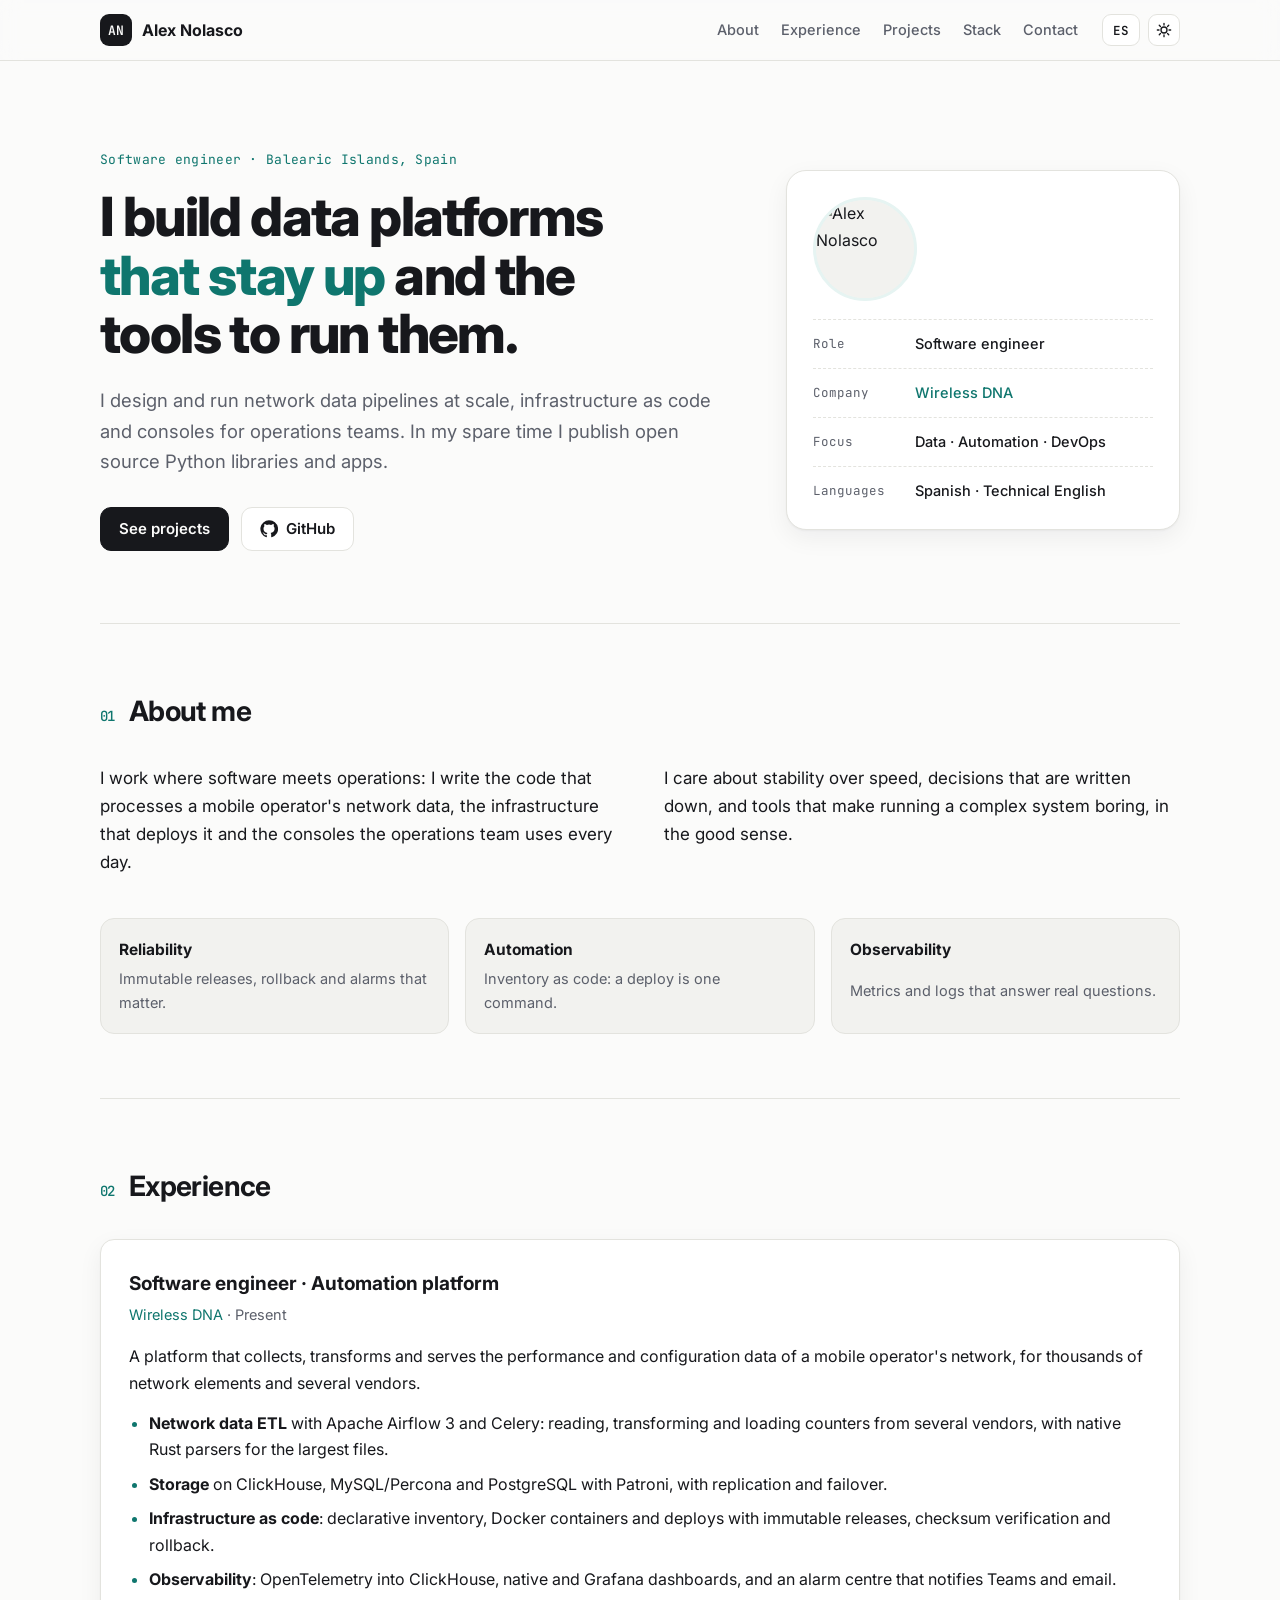
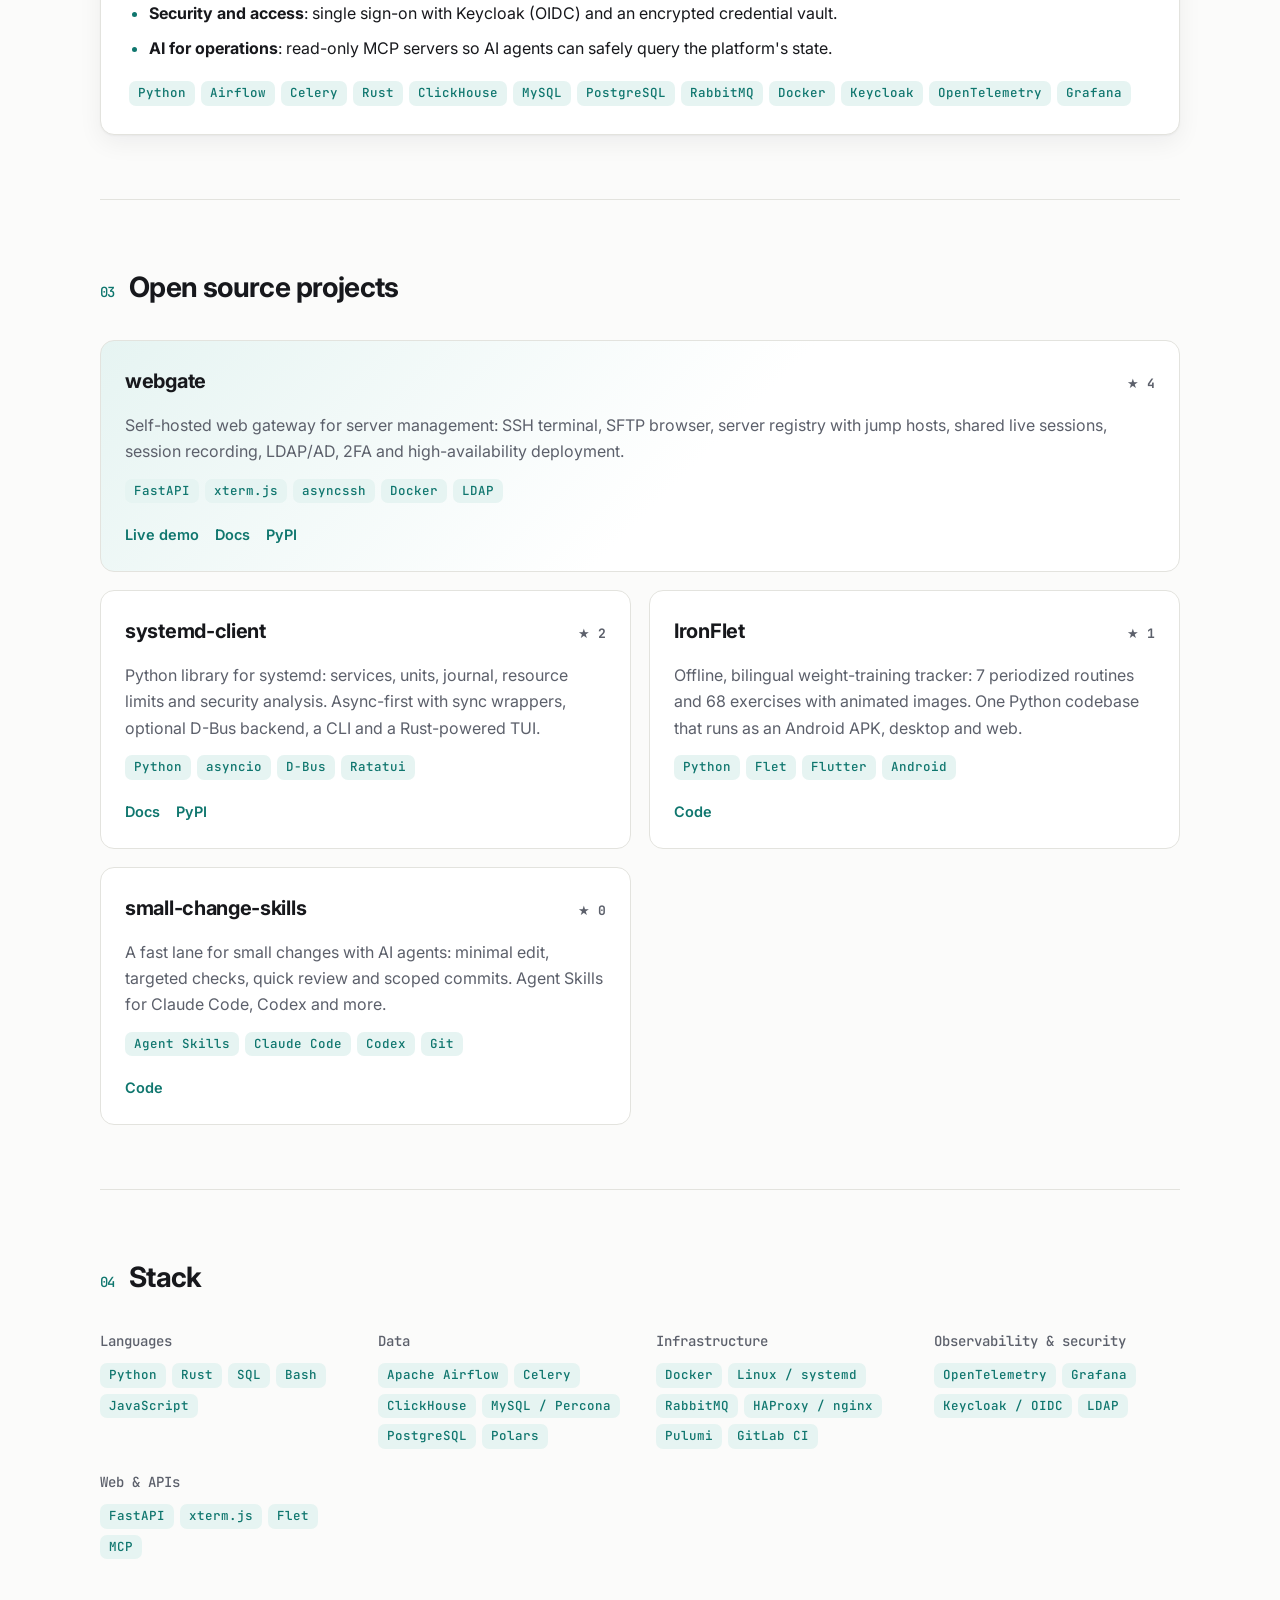
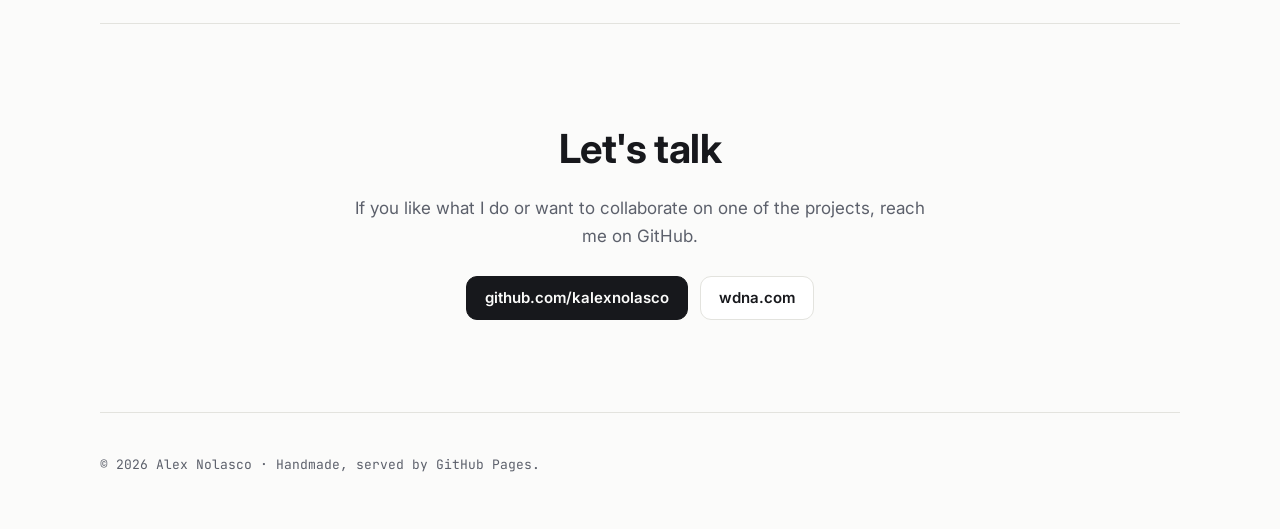
==== index.html @ 6531f613 ":sparkles: [ADD] Personal portfolio site (ES/EN, light/dark)" ====
<!doctype html>
<html lang="es">
<head>
  <meta charset="utf-8">
  <meta name="viewport" content="width=device-width, initial-scale=1">
  <title>Alex Nolasco · Ingeniero de software</title>
  <meta name="description" content="Alex Nolasco: ingeniero de software. Plataformas de datos, automatización de infraestructura y herramientas open source en Python.">
  <meta name="author" content="Kevin Alexander Nolasco Pajuelo">
  <meta property="og:type" content="website">
  <meta property="og:title" content="Alex Nolasco · Ingeniero de software">
  <meta property="og:description" content="Plataformas de datos, automatización de infraestructura y herramientas open source en Python.">
  <meta property="og:url" content="https://kalexnolasco.github.io/">
  <meta property="og:image" content="https://github.com/kalexnolasco.png">
  <link rel="canonical" href="https://kalexnolasco.github.io/">
  <link rel="icon" href="assets/favicon.svg" type="image/svg+xml">
  <link rel="preconnect" href="https://fonts.googleapis.com">
  <link rel="preconnect" href="https://fonts.gstatic.com" crossorigin>
  <link href="https://fonts.googleapis.com/css2?family=Inter:wght@400;500;600;700;800&family=JetBrains+Mono:wght@400;500&display=swap" rel="stylesheet">
  <link rel="stylesheet" href="assets/style.css">
  <script>
    (function () {
      try {
        var t = localStorage.getItem("theme");
        if (t) document.documentElement.setAttribute("data-theme", t);
      } catch (e) {}
    })();
  </script>
</head>
<body>
  <a class="skip" href="#main" data-i18n="skip">Saltar al contenido</a>

  <header class="nav">
    <div class="wrap nav-in">
      <a class="brand" href="#top" aria-label="Inicio"><span class="brand-mark">AN</span><span class="brand-name">Alex Nolasco</span></a>
      <nav class="links" aria-label="Secciones">
        <a href="#sobre-mi" data-i18n="nav.about">Sobre mí</a>
        <a href="#experiencia" data-i18n="nav.work">Experiencia</a>
        <a href="#proyectos" data-i18n="nav.projects">Proyectos</a>
        <a href="#stack" data-i18n="nav.stack">Stack</a>
        <a href="#contacto" data-i18n="nav.contact">Contacto</a>
      </nav>
      <div class="tools">
        <button class="chip" id="lang" type="button" aria-label="Cambiar idioma">EN</button>
        <button class="chip icon" id="theme" type="button" aria-label="Cambiar tema">
          <svg class="i-sun" viewBox="0 0 24 24" width="16" height="16" aria-hidden="true"><circle cx="12" cy="12" r="4.5" fill="none" stroke="currentColor" stroke-width="2"/><path d="M12 2v2.5M12 19.5V22M2 12h2.5M19.5 12H22M4.9 4.9l1.8 1.8M17.3 17.3l1.8 1.8M4.9 19.1l1.8-1.8M17.3 6.7l1.8-1.8" stroke="currentColor" stroke-width="2" stroke-linecap="round"/></svg>
          <svg class="i-moon" viewBox="0 0 24 24" width="16" height="16" aria-hidden="true"><path d="M20 14.5A8 8 0 0 1 9.5 4a8 8 0 1 0 10.5 10.5z" fill="none" stroke="currentColor" stroke-width="2" stroke-linejoin="round"/></svg>
        </button>
      </div>
    </div>
  </header>

  <main id="main">
    <section class="hero wrap" id="top">
      <div class="hero-text">
        <p class="eyebrow mono" data-i18n="hero.eyebrow">Ingeniero de software · Baleares, España</p>
        <h1 data-i18n-html="hero.title">Construyo plataformas de datos <span class="accent">que no se caen</span> y las herramientas para operarlas.</h1>
        <p class="lead" data-i18n="hero.lead">Diseño y opero pipelines de datos de red a escala, infraestructura como código y consolas para equipos de operación. En mi tiempo libre publico librerías y aplicaciones open source en Python.</p>
        <div class="cta">
          <a class="btn primary" href="#proyectos" data-i18n="hero.cta1">Ver proyectos</a>
          <a class="btn" href="https://github.com/kalexnolasco" target="_blank" rel="noopener">
            <svg viewBox="0 0 24 24" width="18" height="18" aria-hidden="true"><path fill="currentColor" d="M12 .5a11.5 11.5 0 0 0-3.64 22.41c.58.1.79-.25.79-.56v-2c-3.2.7-3.88-1.37-3.88-1.37-.53-1.33-1.28-1.69-1.28-1.69-1.05-.72.08-.7.08-.7 1.16.08 1.77 1.19 1.77 1.19 1.03 1.77 2.7 1.26 3.36.96.1-.75.4-1.26.73-1.55-2.55-.29-5.24-1.28-5.24-5.69 0-1.26.45-2.29 1.19-3.09-.12-.29-.52-1.46.11-3.05 0 0 .97-.31 3.17 1.18a11 11 0 0 1 5.77 0c2.2-1.49 3.17-1.18 3.17-1.18.63 1.59.23 2.76.11 3.05.74.8 1.19 1.83 1.19 3.09 0 4.42-2.7 5.39-5.26 5.68.41.36.78 1.06.78 2.14v3.17c0 .31.21.67.8.56A11.5 11.5 0 0 0 12 .5z"/></svg>
            GitHub
          </a>
        </div>
      </div>
      <div class="hero-card">
        <img class="avatar" src="https://github.com/kalexnolasco.png?size=320" alt="Alex Nolasco" width="160" height="160" loading="eager">
        <dl class="facts">
          <div><dt data-i18n="facts.role">Rol</dt><dd data-i18n="facts.roleV">Ingeniero de software</dd></div>
          <div><dt data-i18n="facts.company">Empresa</dt><dd><a href="https://wdna.com" target="_blank" rel="noopener">Wireless DNA</a></dd></div>
          <div><dt data-i18n="facts.focus">Foco</dt><dd data-i18n="facts.focusV">Datos · Automatización · DevOps</dd></div>
          <div><dt data-i18n="facts.langs">Idiomas</dt><dd data-i18n="facts.langsV">Español · Inglés técnico</dd></div>
        </dl>
      </div>
    </section>

    <section class="wrap section" id="sobre-mi">
      <h2 class="h2"><span class="num mono">01</span><span data-i18n="about.title">Sobre mí</span></h2>
      <div class="about">
        <p data-i18n="about.p1">Trabajo en la intersección entre software y operaciones: escribo el código que procesa datos de red de un operador móvil, la infraestructura que lo despliega y las consolas que usa el equipo de operación cada día.</p>
        <p data-i18n="about.p2">Me importan la estabilidad antes que la velocidad, las decisiones documentadas y las herramientas que hacen que operar un sistema complejo sea aburrido, en el buen sentido.</p>
        <ul class="pillars">
          <li><strong data-i18n="about.k1">Fiabilidad</strong><span data-i18n="about.v1">Releases inmutables, rollback y alarmas útiles.</span></li>
          <li><strong data-i18n="about.k2">Automatización</strong><span data-i18n="about.v2">Inventario como código: un despliegue es un comando.</span></li>
          <li><strong data-i18n="about.k3">Observabilidad</strong><span data-i18n="about.v3">Métricas y logs que responden preguntas reales.</span></li>
        </ul>
      </div>
    </section>

    <section class="wrap section" id="experiencia">
      <h2 class="h2"><span class="num mono">02</span><span data-i18n="work.title">Experiencia</span></h2>
      <article class="job">
        <header class="job-head">
          <div>
            <h3 data-i18n="work.role">Ingeniero de software · Plataforma de automatización</h3>
            <p class="muted"><a href="https://wdna.com" target="_blank" rel="noopener">Wireless DNA</a> · <span data-i18n="work.when">Actualidad</span></p>
          </div>
        </header>
        <p data-i18n="work.intro">Plataforma que recoge, transforma y sirve los datos de rendimiento y configuración de la red de un operador móvil, para miles de elementos de red y varios fabricantes.</p>
        <ul class="bullets">
          <li data-i18n-html="work.b1"><strong>ETL de datos de red</strong> con Apache Airflow 3 y Celery: lectura, transformación y carga de contadores de varios fabricantes, con parsers nativos en Rust para los ficheros más grandes.</li>
          <li data-i18n-html="work.b2"><strong>Almacenamiento</strong> en ClickHouse, MySQL/Percona y PostgreSQL con Patroni, con replicación y recuperación ante fallos.</li>
          <li data-i18n-html="work.b3"><strong>Infraestructura como código</strong>: inventario declarativo, contenedores Docker y despliegues con releases inmutables, verificación por checksum y rollback.</li>
          <li data-i18n-html="work.b4"><strong>Observabilidad</strong>: OpenTelemetry hacia ClickHouse, paneles propios y en Grafana, y un centro de alarmas con avisos a Teams y correo.</li>
          <li data-i18n-html="work.b5"><strong>Seguridad y acceso</strong>: inicio de sesión único con Keycloak (OIDC) y un vault de credenciales cifradas.</li>
          <li data-i18n-html="work.b6"><strong>IA aplicada a operaciones</strong>: servidores MCP de solo lectura para que agentes de IA consulten el estado de la plataforma con seguridad.</li>
        </ul>
        <ul class="tags">
          <li>Python</li><li>Airflow</li><li>Celery</li><li>Rust</li><li>ClickHouse</li><li>MySQL</li><li>PostgreSQL</li><li>RabbitMQ</li><li>Docker</li><li>Keycloak</li><li>OpenTelemetry</li><li>Grafana</li>
        </ul>
      </article>
    </section>

    <section class="wrap section" id="proyectos">
      <h2 class="h2"><span class="num mono">03</span><span data-i18n="projects.title">Proyectos open source</span></h2>
      <div class="grid">
        <article class="card featured" data-repo="webgate">
          <div class="card-top">
            <h3><a href="https://github.com/kalexnolasco/webgate" target="_blank" rel="noopener">webgate</a></h3>
            <span class="stars mono" title="GitHub stars">★ <b>4</b></span>
          </div>
          <p data-i18n="p.webgate">Pasarela web autoalojada para administrar servidores: terminal SSH, explorador SFTP, registro de servidores con jump hosts, sesiones compartidas en directo, grabación de sesiones, LDAP/AD, 2FA y despliegue en alta disponibilidad.</p>
          <ul class="tags"><li>FastAPI</li><li>xterm.js</li><li>asyncssh</li><li>Docker</li><li>LDAP</li></ul>
          <div class="card-links">
            <a href="https://webgate-demo.fly.dev/" target="_blank" rel="noopener" data-i18n="links.demo">Demo en vivo</a>
            <a href="https://kalexnolasco.github.io/webgate/" target="_blank" rel="noopener" data-i18n="links.docs">Documentación</a>
            <a href="https://pypi.org/project/webgate/" target="_blank" rel="noopener">PyPI</a>
          </div>
        </article>

        <article class="card" data-repo="systemd-client">
          <div class="card-top">
            <h3><a href="https://github.com/kalexnolasco/systemd-client" target="_blank" rel="noopener">systemd-client</a></h3>
            <span class="stars mono" title="GitHub stars">★ <b>2</b></span>
          </div>
          <p data-i18n="p.systemd">Librería de Python para systemd: servicios, unidades, journal, límites de recursos y análisis de seguridad. Asíncrona con envoltorios síncronos, backend D-Bus opcional, CLI y una TUI en Rust.</p>
          <ul class="tags"><li>Python</li><li>asyncio</li><li>D-Bus</li><li>Ratatui</li></ul>
          <div class="card-links">
            <a href="https://kalexnolasco.github.io/systemd-client/" target="_blank" rel="noopener" data-i18n="links.docs">Documentación</a>
            <a href="https://pypi.org/project/systemd-client/" target="_blank" rel="noopener">PyPI</a>
          </div>
        </article>

        <article class="card" data-repo="ironflet">
          <div class="card-top">
            <h3><a href="https://github.com/kalexnolasco/ironflet" target="_blank" rel="noopener">IronFlet</a></h3>
            <span class="stars mono" title="GitHub stars">★ <b>1</b></span>
          </div>
          <p data-i18n="p.ironflet">Registro de entrenamiento de fuerza, offline y bilingüe: 7 rutinas periodizadas y 68 ejercicios con imágenes animadas. Un único código Python que corre como APK de Android, escritorio y web.</p>
          <ul class="tags"><li>Python</li><li>Flet</li><li>Flutter</li><li>Android</li></ul>
          <div class="card-links">
            <a href="https://github.com/kalexnolasco/ironflet" target="_blank" rel="noopener" data-i18n="links.code">Código</a>
          </div>
        </article>

        <article class="card" data-repo="small-change-skills">
          <div class="card-top">
            <h3><a href="https://github.com/kalexnolasco/small-change-skills" target="_blank" rel="noopener">small-change-skills</a></h3>
            <span class="stars mono" title="GitHub stars">★ <b>0</b></span>
          </div>
          <p data-i18n="p.skills">Un carril rápido para cambios pequeños con agentes de IA: edición mínima, comprobaciones dirigidas, revisión breve y commits acotados. Agent Skills para Claude Code, Codex y otros.</p>
          <ul class="tags"><li>Agent Skills</li><li>Claude Code</li><li>Codex</li><li>Git</li></ul>
          <div class="card-links">
            <a href="https://github.com/kalexnolasco/small-change-skills" target="_blank" rel="noopener" data-i18n="links.code">Código</a>
          </div>
        </article>
      </div>
    </section>

    <section class="wrap section" id="stack">
      <h2 class="h2"><span class="num mono">04</span><span data-i18n="stack.title">Stack</span></h2>
      <div class="stack">
        <div><h3 data-i18n="stack.lang">Lenguajes</h3><ul class="tags"><li>Python</li><li>Rust</li><li>SQL</li><li>Bash</li><li>JavaScript</li></ul></div>
        <div><h3 data-i18n="stack.data">Datos</h3><ul class="tags"><li>Apache Airflow</li><li>Celery</li><li>ClickHouse</li><li>MySQL / Percona</li><li>PostgreSQL</li><li>Polars</li></ul></div>
        <div><h3 data-i18n="stack.infra">Infraestructura</h3><ul class="tags"><li>Docker</li><li>Linux / systemd</li><li>RabbitMQ</li><li>HAProxy / nginx</li><li>Pulumi</li><li>GitLab CI</li></ul></div>
        <div><h3 data-i18n="stack.obs">Observabilidad y seguridad</h3><ul class="tags"><li>OpenTelemetry</li><li>Grafana</li><li>Keycloak / OIDC</li><li>LDAP</li></ul></div>
        <div><h3 data-i18n="stack.web">Web y APIs</h3><ul class="tags"><li>FastAPI</li><li>xterm.js</li><li>Flet</li><li>MCP</li></ul></div>
      </div>
    </section>

    <section class="wrap section" id="contacto">
      <div class="contact">
        <h2 class="h2 plain" data-i18n="contact.title">¿Hablamos?</h2>
        <p data-i18n="contact.text">Si te interesa lo que hago o quieres colaborar en alguno de los proyectos, escríbeme por GitHub.</p>
        <div class="cta">
          <a class="btn primary" href="https://github.com/kalexnolasco" target="_blank" rel="noopener">github.com/kalexnolasco</a>
          <a class="btn" href="https://wdna.com" target="_blank" rel="noopener">wdna.com</a>
        </div>
      </div>
    </section>
  </main>

  <footer class="wrap foot">
    <p class="muted mono">© <span id="year">2026</span> Alex Nolasco · <span data-i18n="foot.made">Hecho a mano, servido por GitHub Pages.</span></p>
  </footer>

  <script src="assets/main.js" defer></script>
</body>
</html>
---- assets/style.css ----
:root {
  --bg: #fbfbfa;
  --bg-2: #f2f2ef;
  --surface: #ffffff;
  --text: #17181c;
  --muted: #5c606b;
  --line: #e3e3de;
  --accent: #0f766e;
  --accent-2: #14b8a6;
  --accent-soft: #e6f4f2;
  --shadow: 0 1px 2px rgba(20, 20, 30, .04), 0 8px 24px rgba(20, 20, 30, .06);
  --radius: 14px;
  --sans: "Inter", system-ui, -apple-system, "Segoe UI", Roboto, sans-serif;
  --mono: "JetBrains Mono", ui-monospace, "SFMono-Regular", Menlo, monospace;
  color-scheme: light;
}
@media (prefers-color-scheme: dark) {
  :root:not([data-theme="light"]) {
    --bg: #0d0f12; --bg-2: #13161b; --surface: #161a20; --text: #e8eaed; --muted: #9aa1ad;
    --line: #262b33; --accent: #2dd4bf; --accent-2: #5eead4; --accent-soft: #10302d;
    --shadow: 0 1px 2px rgba(0,0,0,.3), 0 8px 24px rgba(0,0,0,.25);
    color-scheme: dark;
  }
}
:root[data-theme="dark"] {
  --bg: #0d0f12; --bg-2: #13161b; --surface: #161a20; --text: #e8eaed; --muted: #9aa1ad;
  --line: #262b33; --accent: #2dd4bf; --accent-2: #5eead4; --accent-soft: #10302d;
  --shadow: 0 1px 2px rgba(0,0,0,.3), 0 8px 24px rgba(0,0,0,.25);
  color-scheme: dark;
}

* { box-sizing: border-box; }
html { scroll-behavior: smooth; scroll-padding-top: 76px; }
@media (prefers-reduced-motion: reduce) { html { scroll-behavior: auto; } * { transition: none !important; } }
body {
  margin: 0; background: var(--bg); color: var(--text); font: 16px/1.65 var(--sans);
  -webkit-font-smoothing: antialiased; text-rendering: optimizeLegibility;
}
a { color: var(--accent); text-decoration: none; }
a:hover { text-decoration: underline; text-underline-offset: 3px; }
img { max-width: 100%; display: block; }
.mono { font-family: var(--mono); }
.muted { color: var(--muted); }
.accent { color: var(--accent); }
.wrap { width: min(1080px, 100% - 32px); margin-inline: auto; }
.skip { position: absolute; left: -999px; top: 8px; background: var(--accent); color: #fff; padding: 8px 12px; border-radius: 8px; z-index: 10; }
.skip:focus { left: 16px; }
:focus-visible { outline: 2px solid var(--accent); outline-offset: 3px; border-radius: 6px; }

/* nav */
.nav { position: sticky; top: 0; z-index: 5; background: color-mix(in srgb, var(--bg) 82%, transparent); backdrop-filter: saturate(1.4) blur(10px); border-bottom: 1px solid var(--line); }
.nav-in { display: flex; align-items: center; gap: 24px; height: 60px; }
.brand { display: flex; align-items: center; gap: 10px; color: var(--text); font-weight: 700; }
.brand:hover { text-decoration: none; }
.brand-mark { display: grid; place-items: center; width: 32px; height: 32px; border-radius: 9px; background: var(--text); color: var(--bg); font: 600 13px/1 var(--mono); letter-spacing: .5px; }
.links { display: flex; gap: 22px; margin-left: auto; }
.links a { color: var(--muted); font-size: 14.5px; font-weight: 500; }
.links a:hover { color: var(--text); text-decoration: none; }
.tools { display: flex; gap: 8px; }
.chip { height: 32px; min-width: 32px; padding: 0 10px; border-radius: 9px; border: 1px solid var(--line); background: var(--surface); color: var(--text); font: 600 12.5px var(--mono); cursor: pointer; display: inline-grid; place-items: center; }
.chip:hover { border-color: var(--muted); }
.chip.icon { padding: 0; }
.i-moon { display: none; }
:root[data-theme="dark"] .i-sun { display: none; }
:root[data-theme="dark"] .i-moon { display: block; }
@media (prefers-color-scheme: dark) {
  :root:not([data-theme="light"]) .i-sun { display: none; }
  :root:not([data-theme="light"]) .i-moon { display: block; }
}

/* hero */
.hero { display: grid; grid-template-columns: 1.6fr 1fr; gap: 56px; align-items: center; padding: 88px 0 72px; }
.eyebrow { color: var(--accent); font-size: 13px; letter-spacing: .3px; margin: 0 0 18px; }
h1 { font-size: clamp(34px, 5vw, 54px); line-height: 1.08; letter-spacing: -1.6px; margin: 0 0 22px; font-weight: 800; text-wrap: balance; }
.lead { font-size: 18.5px; color: var(--muted); margin: 0 0 30px; max-width: 58ch; }
.cta { display: flex; flex-wrap: wrap; gap: 12px; }
.btn { display: inline-flex; align-items: center; gap: 8px; height: 44px; padding: 0 18px; border-radius: 11px; border: 1px solid var(--line); background: var(--surface); color: var(--text); font-weight: 600; font-size: 15px; transition: transform .15s, border-color .15s; }
.btn:hover { text-decoration: none; border-color: var(--muted); transform: translateY(-1px); }
.btn.primary { background: var(--text); color: var(--bg); border-color: var(--text); }
.hero-card { background: var(--surface); border: 1px solid var(--line); border-radius: 20px; padding: 26px; box-shadow: var(--shadow); }
.avatar { width: 104px; height: 104px; border-radius: 50%; border: 3px solid var(--accent-soft); margin-bottom: 18px; background: var(--bg-2); }
.facts { margin: 0; display: grid; gap: 12px; }
.facts div { display: grid; grid-template-columns: 92px 1fr; gap: 10px; font-size: 14.5px; padding-top: 12px; border-top: 1px dashed var(--line); }
.facts dt { color: var(--muted); font-family: var(--mono); font-size: 12.5px; padding-top: 2px; }
.facts dd { margin: 0; font-weight: 500; }

/* sections */
.section { padding: 64px 0; border-top: 1px solid var(--line); }
.h2 { display: flex; align-items: baseline; gap: 14px; font-size: 28px; letter-spacing: -.6px; margin: 0 0 30px; }
.h2 .num { font-size: 14px; color: var(--accent); font-weight: 500; }
.about { display: grid; grid-template-columns: 1fr 1fr; gap: 8px 48px; }
.about p { margin: 0 0 14px; font-size: 17px; }
.pillars { grid-column: 1 / -1; list-style: none; padding: 0; margin: 20px 0 0; display: grid; grid-template-columns: repeat(3, 1fr); gap: 16px; }
.pillars li { background: var(--bg-2); border: 1px solid var(--line); border-radius: var(--radius); padding: 18px; display: grid; gap: 4px; }
.pillars strong { font-size: 15.5px; }
.pillars span { color: var(--muted); font-size: 14.5px; }

.job { background: var(--surface); border: 1px solid var(--line); border-radius: var(--radius); padding: 28px; box-shadow: var(--shadow); }
.job h3 { margin: 0; font-size: 19px; }
.job-head p { margin: 4px 0 16px; font-size: 14.5px; }
.job > p { margin: 0 0 14px; }
.bullets { margin: 0 0 20px; padding-left: 20px; display: grid; gap: 8px; }
.bullets li::marker { color: var(--accent); }

.tags { list-style: none; padding: 0; margin: 0; display: flex; flex-wrap: wrap; gap: 6px; }
.tags li { font: 500 12.5px/1 var(--mono); padding: 6px 9px; border-radius: 7px; background: var(--accent-soft); color: var(--accent); }

.grid { display: grid; grid-template-columns: repeat(2, 1fr); gap: 18px; }
.card { background: var(--surface); border: 1px solid var(--line); border-radius: var(--radius); padding: 24px; display: flex; flex-direction: column; gap: 14px; transition: border-color .15s, transform .15s; }
.card:hover { border-color: color-mix(in srgb, var(--accent) 45%, var(--line)); transform: translateY(-2px); }
.card.featured { grid-column: 1 / -1; background: linear-gradient(135deg, var(--accent-soft), var(--surface) 55%); }
.card-top { display: flex; justify-content: space-between; align-items: baseline; gap: 12px; }
.card h3 { margin: 0; font-size: 20px; letter-spacing: -.3px; }
.card h3 a { color: var(--text); }
.card p { margin: 0; color: var(--muted); }
.stars { font-size: 13px; color: var(--muted); white-space: nowrap; }
.card-links { display: flex; flex-wrap: wrap; gap: 16px; margin-top: auto; padding-top: 6px; font-weight: 600; font-size: 14.5px; }

.stack { display: grid; grid-template-columns: repeat(auto-fit, minmax(240px, 1fr)); gap: 22px 32px; }
.stack h3 { font-size: 14px; font-family: var(--mono); color: var(--muted); font-weight: 500; margin: 0 0 10px; }

.contact { text-align: center; padding: 28px 0; }
.contact .h2.plain { justify-content: center; font-size: clamp(28px, 4vw, 40px); margin-bottom: 12px; }
.contact p { color: var(--muted); font-size: 17px; margin: 0 auto 26px; max-width: 52ch; }
.contact .cta { justify-content: center; }

.foot { padding: 28px 0 40px; border-top: 1px solid var(--line); font-size: 13px; }

@media (max-width: 860px) {
  .links { display: none; }
  .tools { margin-left: auto; }
  .hero { grid-template-columns: 1fr; gap: 36px; padding: 56px 0 48px; }
  .about { grid-template-columns: 1fr; }
  .pillars { grid-template-columns: 1fr; }
  .grid { grid-template-columns: 1fr; }
  .job { padding: 22px; }
}
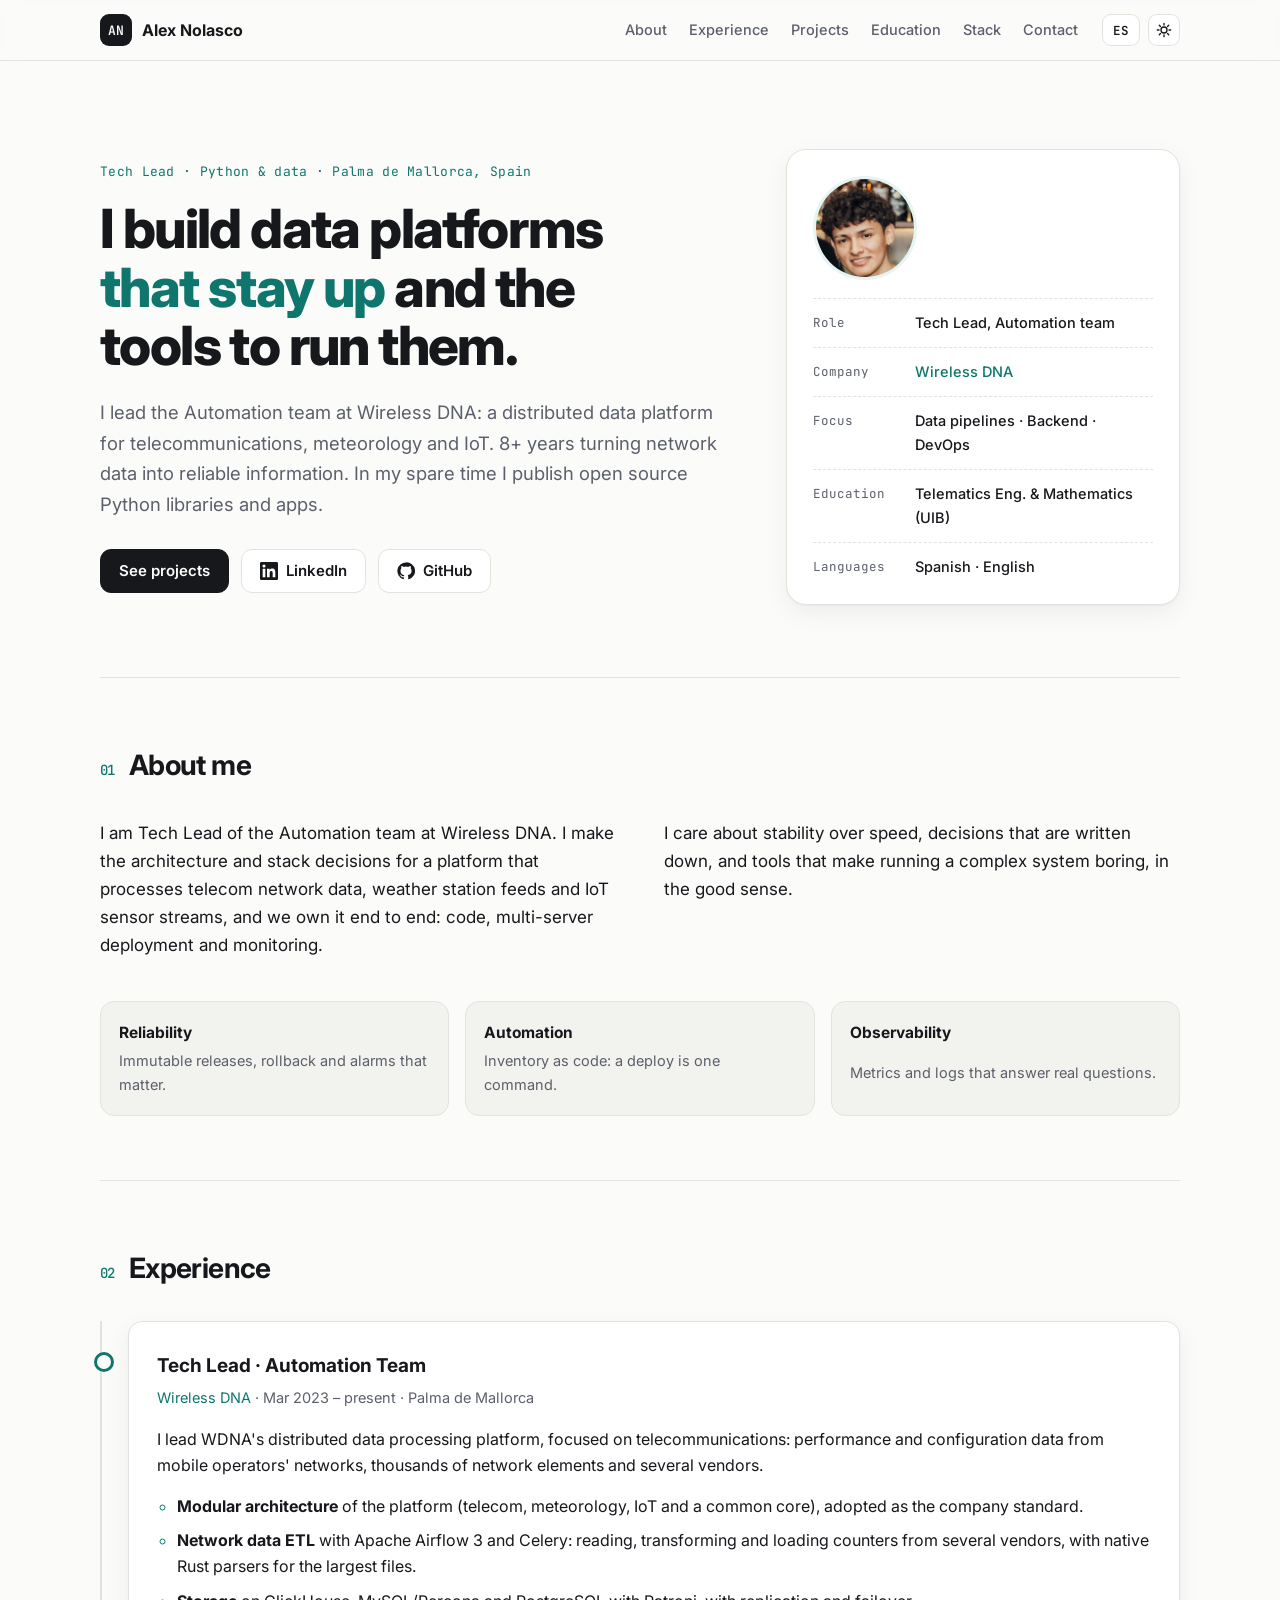
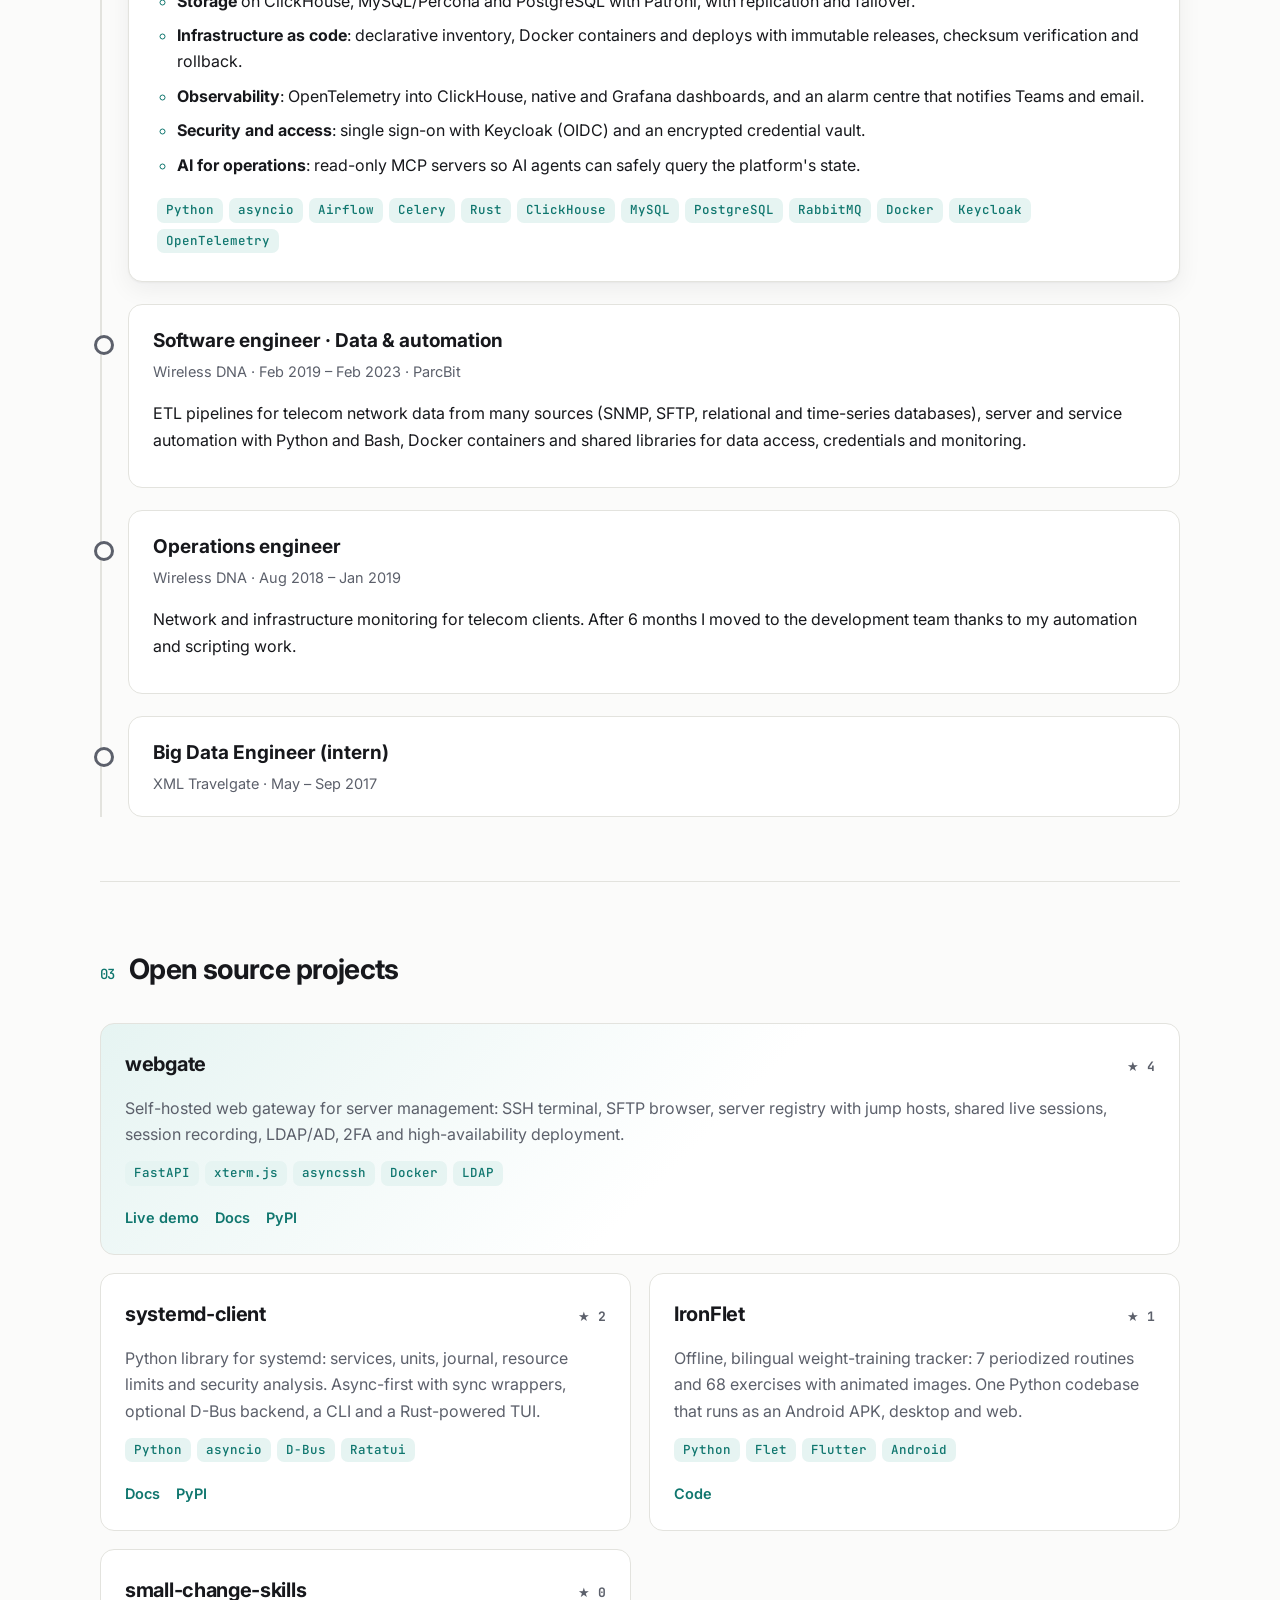
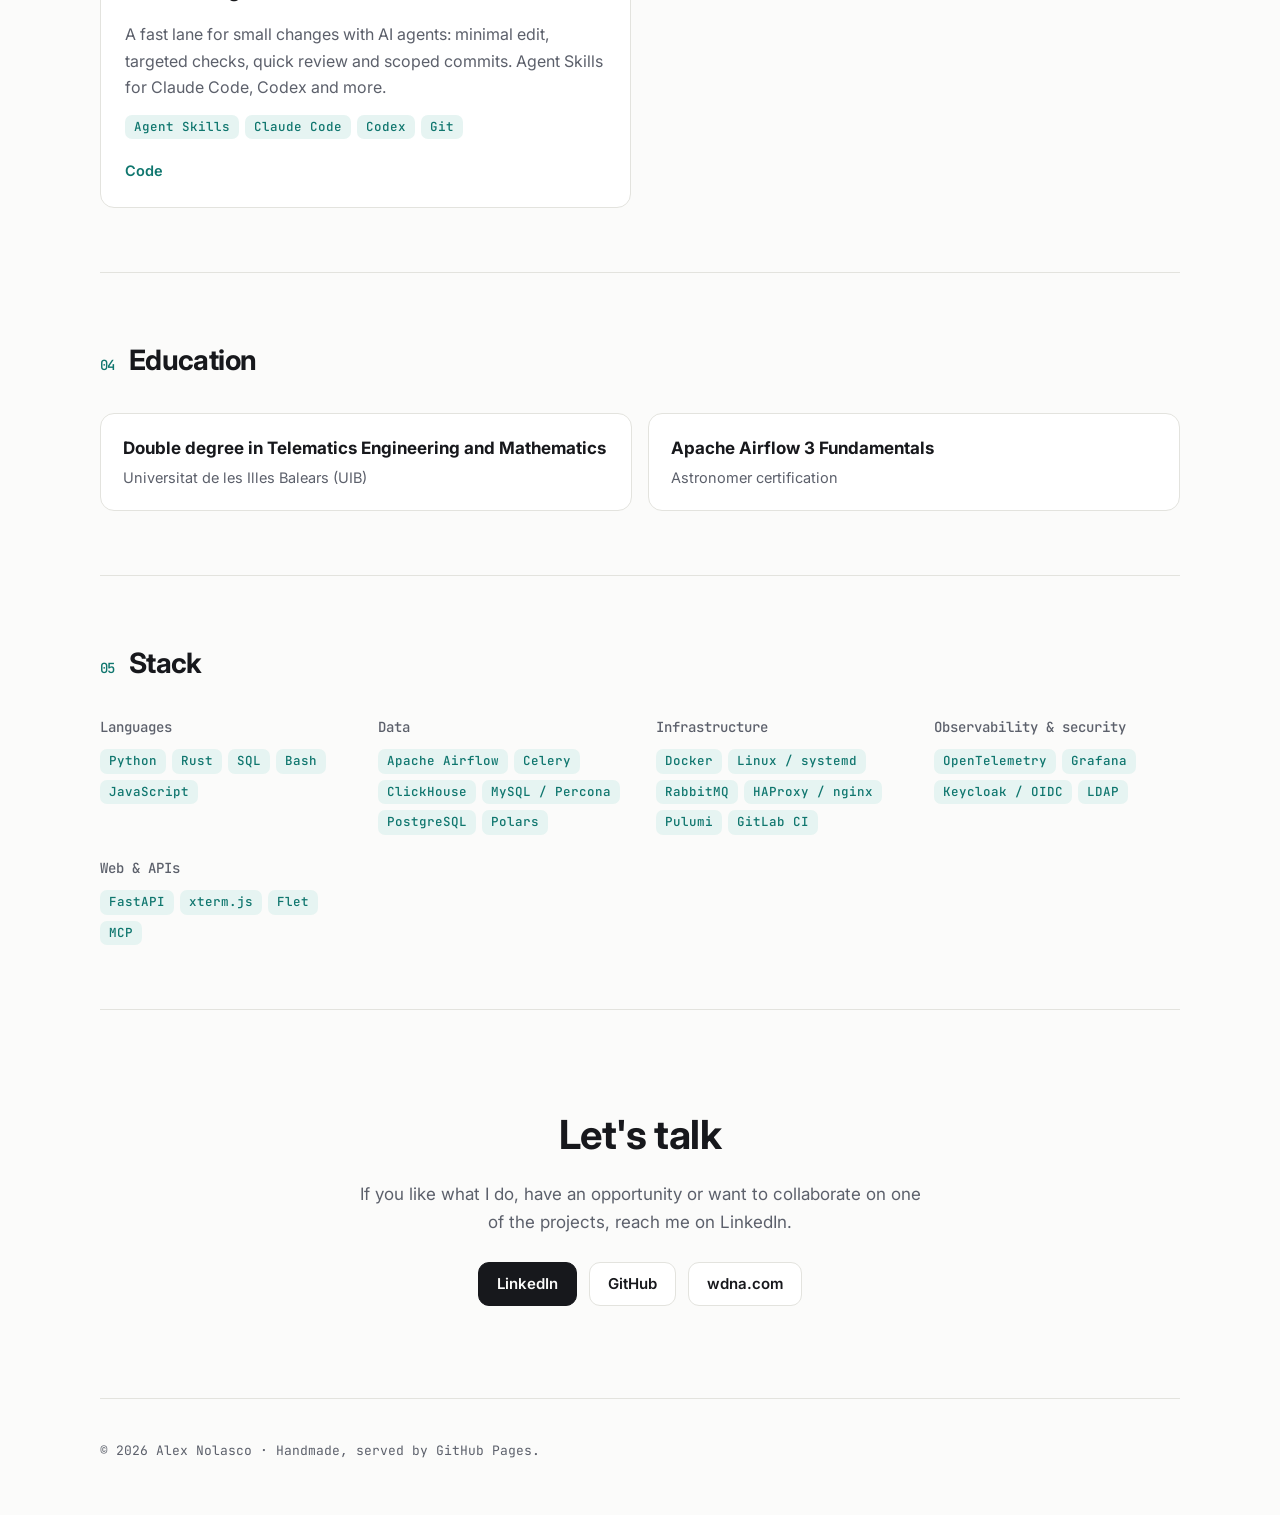
==== commit 9740a85c: ":sparkles: [UPD] Real profile: photo, career timeline, education, LinkedIn" ====
--- a/index.html
+++ b/index.html
@@ -3,14 +3,14 @@
 <head>
   <meta charset="utf-8">
   <meta name="viewport" content="width=device-width, initial-scale=1">
-  <title>Alex Nolasco · Ingeniero de software</title>
+  <title>Alex Nolasco · Tech Lead, Python y datos</title>
   <meta name="description" content="Alex Nolasco: ingeniero de software. Plataformas de datos, automatización de infraestructura y herramientas open source en Python.">
   <meta name="author" content="Kevin Alexander Nolasco Pajuelo">
   <meta property="og:type" content="website">
-  <meta property="og:title" content="Alex Nolasco · Ingeniero de software">
+  <meta property="og:title" content="Alex Nolasco · Tech Lead, Python y datos">
   <meta property="og:description" content="Plataformas de datos, automatización de infraestructura y herramientas open source en Python.">
   <meta property="og:url" content="https://kalexnolasco.github.io/">
-  <meta property="og:image" content="https://github.com/kalexnolasco.png">
+  <meta property="og:image" content="https://kalexnolasco.github.io/assets/alex.jpg">
   <link rel="canonical" href="https://kalexnolasco.github.io/">
   <link rel="icon" href="assets/favicon.svg" type="image/svg+xml">
   <link rel="preconnect" href="https://fonts.googleapis.com">
@@ -36,6 +36,7 @@
         <a href="#sobre-mi" data-i18n="nav.about">Sobre mí</a>
         <a href="#experiencia" data-i18n="nav.work">Experiencia</a>
         <a href="#proyectos" data-i18n="nav.projects">Proyectos</a>
+        <a href="#formacion" data-i18n="nav.edu">Formación</a>
         <a href="#stack" data-i18n="nav.stack">Stack</a>
         <a href="#contacto" data-i18n="nav.contact">Contacto</a>
       </nav>
@@ -52,11 +53,15 @@
   <main id="main">
     <section class="hero wrap" id="top">
       <div class="hero-text">
-        <p class="eyebrow mono" data-i18n="hero.eyebrow">Ingeniero de software · Baleares, España</p>
+        <p class="eyebrow mono" data-i18n="hero.eyebrow">Tech Lead · Python y datos · Palma de Mallorca</p>
         <h1 data-i18n-html="hero.title">Construyo plataformas de datos <span class="accent">que no se caen</span> y las herramientas para operarlas.</h1>
-        <p class="lead" data-i18n="hero.lead">Diseño y opero pipelines de datos de red a escala, infraestructura como código y consolas para equipos de operación. En mi tiempo libre publico librerías y aplicaciones open source en Python.</p>
+        <p class="lead" data-i18n="hero.lead">Lidero el equipo de Automatización de Wireless DNA: una plataforma distribuida de datos para telecomunicaciones, meteorología e IoT. Más de 8 años convirtiendo datos de red en información fiable. En mi tiempo libre publico librerías y aplicaciones open source en Python.</p>
         <div class="cta">
           <a class="btn primary" href="#proyectos" data-i18n="hero.cta1">Ver proyectos</a>
+          <a class="btn" href="https://www.linkedin.com/in/kalexnolasco/" target="_blank" rel="noopener">
+            <svg viewBox="0 0 24 24" width="18" height="18" aria-hidden="true"><path fill="currentColor" d="M20.45 20.45h-3.56v-5.57c0-1.33-.02-3.04-1.85-3.04-1.86 0-2.14 1.45-2.14 2.94v5.67H9.35V9h3.41v1.56h.05a3.74 3.74 0 0 1 3.37-1.85c3.6 0 4.27 2.37 4.27 5.46v6.28zM5.34 7.43a2.06 2.06 0 1 1 0-4.13 2.06 2.06 0 0 1 0 4.13zM7.12 20.45H3.56V9h3.56v11.45zM22.22 0H1.77C.79 0 0 .77 0 1.73v20.54C0 23.23.79 24 1.77 24h20.45c.98 0 1.78-.77 1.78-1.73V1.73C24 .77 23.2 0 22.22 0z"/></svg>
+            LinkedIn
+          </a>
           <a class="btn" href="https://github.com/kalexnolasco" target="_blank" rel="noopener">
             <svg viewBox="0 0 24 24" width="18" height="18" aria-hidden="true"><path fill="currentColor" d="M12 .5a11.5 11.5 0 0 0-3.64 22.41c.58.1.79-.25.79-.56v-2c-3.2.7-3.88-1.37-3.88-1.37-.53-1.33-1.28-1.69-1.28-1.69-1.05-.72.08-.7.08-.7 1.16.08 1.77 1.19 1.77 1.19 1.03 1.77 2.7 1.26 3.36.96.1-.75.4-1.26.73-1.55-2.55-.29-5.24-1.28-5.24-5.69 0-1.26.45-2.29 1.19-3.09-.12-.29-.52-1.46.11-3.05 0 0 .97-.31 3.17 1.18a11 11 0 0 1 5.77 0c2.2-1.49 3.17-1.18 3.17-1.18.63 1.59.23 2.76.11 3.05.74.8 1.19 1.83 1.19 3.09 0 4.42-2.7 5.39-5.26 5.68.41.36.78 1.06.78 2.14v3.17c0 .31.21.67.8.56A11.5 11.5 0 0 0 12 .5z"/></svg>
             GitHub
@@ -64,12 +69,13 @@
         </div>
       </div>
       <div class="hero-card">
-        <img class="avatar" src="https://github.com/kalexnolasco.png?size=320" alt="Alex Nolasco" width="160" height="160" loading="eager">
+        <img class="avatar" src="assets/alex.jpg" alt="Alex Nolasco" width="160" height="160" loading="eager">
         <dl class="facts">
-          <div><dt data-i18n="facts.role">Rol</dt><dd data-i18n="facts.roleV">Ingeniero de software</dd></div>
+          <div><dt data-i18n="facts.role">Rol</dt><dd data-i18n="facts.roleV">Tech Lead, equipo de Automatización</dd></div>
           <div><dt data-i18n="facts.company">Empresa</dt><dd><a href="https://wdna.com" target="_blank" rel="noopener">Wireless DNA</a></dd></div>
-          <div><dt data-i18n="facts.focus">Foco</dt><dd data-i18n="facts.focusV">Datos · Automatización · DevOps</dd></div>
-          <div><dt data-i18n="facts.langs">Idiomas</dt><dd data-i18n="facts.langsV">Español · Inglés técnico</dd></div>
+          <div><dt data-i18n="facts.focus">Foco</dt><dd data-i18n="facts.focusV">Pipelines de datos · Backend · DevOps</dd></div>
+          <div><dt data-i18n="facts.edu">Formación</dt><dd data-i18n="facts.eduV">Ing. Telemática y Matemáticas (UIB)</dd></div>
+          <div><dt data-i18n="facts.langs">Idiomas</dt><dd data-i18n="facts.langsV">Español · Inglés</dd></div>
         </dl>
       </div>
     </section>
@@ -77,7 +83,7 @@
     <section class="wrap section" id="sobre-mi">
       <h2 class="h2"><span class="num mono">01</span><span data-i18n="about.title">Sobre mí</span></h2>
       <div class="about">
-        <p data-i18n="about.p1">Trabajo en la intersección entre software y operaciones: escribo el código que procesa datos de red de un operador móvil, la infraestructura que lo despliega y las consolas que usa el equipo de operación cada día.</p>
+        <p data-i18n="about.p1">Soy Tech Lead del equipo de Automatización de Wireless DNA. Tomo las decisiones de arquitectura y de stack de una plataforma que procesa datos de red de telecomunicaciones, de estaciones meteorológicas y de sensores IoT, y la llevamos de punta a punta: código, despliegue en varios servidores y monitorización.</p>
         <p data-i18n="about.p2">Me importan la estabilidad antes que la velocidad, las decisiones documentadas y las herramientas que hacen que operar un sistema complejo sea aburrido, en el buen sentido.</p>
         <ul class="pillars">
           <li><strong data-i18n="about.k1">Fiabilidad</strong><span data-i18n="about.v1">Releases inmutables, rollback y alarmas útiles.</span></li>
@@ -89,26 +95,47 @@
 
     <section class="wrap section" id="experiencia">
       <h2 class="h2"><span class="num mono">02</span><span data-i18n="work.title">Experiencia</span></h2>
-      <article class="job">
-        <header class="job-head">
-          <div>
-            <h3 data-i18n="work.role">Ingeniero de software · Plataforma de automatización</h3>
-            <p class="muted"><a href="https://wdna.com" target="_blank" rel="noopener">Wireless DNA</a> · <span data-i18n="work.when">Actualidad</span></p>
-          </div>
-        </header>
-        <p data-i18n="work.intro">Plataforma que recoge, transforma y sirve los datos de rendimiento y configuración de la red de un operador móvil, para miles de elementos de red y varios fabricantes.</p>
-        <ul class="bullets">
-          <li data-i18n-html="work.b1"><strong>ETL de datos de red</strong> con Apache Airflow 3 y Celery: lectura, transformación y carga de contadores de varios fabricantes, con parsers nativos en Rust para los ficheros más grandes.</li>
-          <li data-i18n-html="work.b2"><strong>Almacenamiento</strong> en ClickHouse, MySQL/Percona y PostgreSQL con Patroni, con replicación y recuperación ante fallos.</li>
-          <li data-i18n-html="work.b3"><strong>Infraestructura como código</strong>: inventario declarativo, contenedores Docker y despliegues con releases inmutables, verificación por checksum y rollback.</li>
-          <li data-i18n-html="work.b4"><strong>Observabilidad</strong>: OpenTelemetry hacia ClickHouse, paneles propios y en Grafana, y un centro de alarmas con avisos a Teams y correo.</li>
-          <li data-i18n-html="work.b5"><strong>Seguridad y acceso</strong>: inicio de sesión único con Keycloak (OIDC) y un vault de credenciales cifradas.</li>
-          <li data-i18n-html="work.b6"><strong>IA aplicada a operaciones</strong>: servidores MCP de solo lectura para que agentes de IA consulten el estado de la plataforma con seguridad.</li>
-        </ul>
-        <ul class="tags">
-          <li>Python</li><li>Airflow</li><li>Celery</li><li>Rust</li><li>ClickHouse</li><li>MySQL</li><li>PostgreSQL</li><li>RabbitMQ</li><li>Docker</li><li>Keycloak</li><li>OpenTelemetry</li><li>Grafana</li>
-        </ul>
-      </article>
+      <ol class="timeline">
+        <li class="job">
+          <header class="job-head">
+            <h3 data-i18n="work.r1">Tech Lead · Equipo de Automatización</h3>
+            <p class="muted"><a href="https://wdna.com" target="_blank" rel="noopener">Wireless DNA</a> · <span data-i18n="work.d1">mar. 2023 – actualidad</span> · Palma de Mallorca</p>
+          </header>
+          <p data-i18n="work.intro">Lidero la plataforma distribuida de procesamiento de datos de WDNA, con foco en telecomunicaciones: datos de rendimiento y configuración de la red de operadores móviles, miles de elementos de red y varios fabricantes.</p>
+          <ul class="bullets">
+            <li data-i18n-html="work.b0"><strong>Arquitectura modular</strong> de la plataforma (telecom, meteorología, IoT y una base común), adoptada como estándar en la empresa.</li>
+            <li data-i18n-html="work.b1"><strong>ETL de datos de red</strong> con Apache Airflow 3 y Celery: lectura, transformación y carga de contadores de varios fabricantes, con parsers nativos en Rust para los ficheros más grandes.</li>
+            <li data-i18n-html="work.b2"><strong>Almacenamiento</strong> en ClickHouse, MySQL/Percona y PostgreSQL con Patroni, con replicación y recuperación ante fallos.</li>
+            <li data-i18n-html="work.b3"><strong>Infraestructura como código</strong>: inventario declarativo, contenedores Docker y despliegues con releases inmutables, verificación por checksum y rollback.</li>
+            <li data-i18n-html="work.b4"><strong>Observabilidad</strong>: OpenTelemetry hacia ClickHouse, paneles propios y en Grafana, y un centro de alarmas con avisos a Teams y correo.</li>
+            <li data-i18n-html="work.b5"><strong>Seguridad y acceso</strong>: inicio de sesión único con Keycloak (OIDC) y un vault de credenciales cifradas.</li>
+            <li data-i18n-html="work.b6"><strong>IA aplicada a operaciones</strong>: servidores MCP de solo lectura para que agentes de IA consulten el estado de la plataforma con seguridad.</li>
+          </ul>
+          <ul class="tags">
+            <li>Python</li><li>asyncio</li><li>Airflow</li><li>Celery</li><li>Rust</li><li>ClickHouse</li><li>MySQL</li><li>PostgreSQL</li><li>RabbitMQ</li><li>Docker</li><li>Keycloak</li><li>OpenTelemetry</li>
+          </ul>
+        </li>
+        <li class="job">
+          <header class="job-head">
+            <h3 data-i18n="work.r2">Ingeniero de software · Datos y automatización</h3>
+            <p class="muted">Wireless DNA · <span data-i18n="work.d2">feb. 2019 – feb. 2023</span> · ParcBit</p>
+          </header>
+          <p data-i18n="work.t2">Pipelines ETL para datos de redes de telecomunicaciones desde múltiples fuentes (SNMP, SFTP, bases relacionales y de series temporales), automatización de servidores y servicios con Python y Bash, contenedores Docker y librerías compartidas de acceso a datos, credenciales y monitorización.</p>
+        </li>
+        <li class="job">
+          <header class="job-head">
+            <h3 data-i18n="work.r3">Ingeniero de operaciones</h3>
+            <p class="muted">Wireless DNA · <span data-i18n="work.d3">ago. 2018 – ene. 2019</span></p>
+          </header>
+          <p data-i18n="work.t3">Monitorización de red e infraestructura para clientes de telecomunicaciones. A los 6 meses pasé al equipo de desarrollo por mi trabajo en automatización y scripting.</p>
+        </li>
+        <li class="job">
+          <header class="job-head">
+            <h3 data-i18n="work.r4">Big Data Engineer (prácticas)</h3>
+            <p class="muted">XML Travelgate · <span data-i18n="work.d4">may. – sept. 2017</span></p>
+          </header>
+        </li>
+      </ol>
     </section>
 
     <section class="wrap section" id="proyectos">
@@ -167,8 +194,16 @@
       </div>
     </section>
 
+    <section class="wrap section" id="formacion">
+      <h2 class="h2"><span class="num mono">04</span><span data-i18n="edu.title">Formación</span></h2>
+      <div class="edu">
+        <div class="edu-item"><h3 data-i18n="edu.deg">Doble grado en Ingeniería Telemática y Matemáticas</h3><p class="muted">Universitat de les Illes Balears (UIB)</p></div>
+        <div class="edu-item"><h3 data-i18n="edu.cert">Apache Airflow 3 Fundamentals</h3><p class="muted" data-i18n="edu.certBy">Certificación de Astronomer</p></div>
+      </div>
+    </section>
+
     <section class="wrap section" id="stack">
-      <h2 class="h2"><span class="num mono">04</span><span data-i18n="stack.title">Stack</span></h2>
+      <h2 class="h2"><span class="num mono">05</span><span data-i18n="stack.title">Stack</span></h2>
       <div class="stack">
         <div><h3 data-i18n="stack.lang">Lenguajes</h3><ul class="tags"><li>Python</li><li>Rust</li><li>SQL</li><li>Bash</li><li>JavaScript</li></ul></div>
         <div><h3 data-i18n="stack.data">Datos</h3><ul class="tags"><li>Apache Airflow</li><li>Celery</li><li>ClickHouse</li><li>MySQL / Percona</li><li>PostgreSQL</li><li>Polars</li></ul></div>
@@ -181,9 +216,10 @@
     <section class="wrap section" id="contacto">
       <div class="contact">
         <h2 class="h2 plain" data-i18n="contact.title">¿Hablamos?</h2>
-        <p data-i18n="contact.text">Si te interesa lo que hago o quieres colaborar en alguno de los proyectos, escríbeme por GitHub.</p>
+        <p data-i18n="contact.text">Si te interesa lo que hago, tienes una oportunidad o quieres colaborar en alguno de los proyectos, escríbeme por LinkedIn.</p>
         <div class="cta">
-          <a class="btn primary" href="https://github.com/kalexnolasco" target="_blank" rel="noopener">github.com/kalexnolasco</a>
+          <a class="btn primary" href="https://www.linkedin.com/in/kalexnolasco/" target="_blank" rel="noopener">LinkedIn</a>
+          <a class="btn" href="https://github.com/kalexnolasco" target="_blank" rel="noopener">GitHub</a>
           <a class="btn" href="https://wdna.com" target="_blank" rel="noopener">wdna.com</a>
         </div>
       </div>
--- a/assets/style.css
+++ b/assets/style.css
@@ -95,6 +95,16 @@
 .pillars strong { font-size: 15.5px; }
 .pillars span { color: var(--muted); font-size: 14.5px; }
 
+.timeline { list-style: none; margin: 0; padding: 0 0 0 26px; border-left: 2px solid var(--line); display: grid; gap: 22px; }
+.timeline > li { position: relative; }
+.timeline > li::before { content: ""; position: absolute; left: -35px; top: 30px; width: 14px; height: 14px; border-radius: 50%; background: var(--bg); border: 3px solid var(--accent); }
+.timeline > li:not(:first-child)::before { border-color: var(--muted); }
+.timeline > li:not(:first-child) { box-shadow: none; padding: 20px 24px; }
+.timeline > li:last-child .job-head p { margin-bottom: 0; }
+.edu { display: grid; grid-template-columns: repeat(2, 1fr); gap: 16px; }
+.edu-item { background: var(--surface); border: 1px solid var(--line); border-radius: var(--radius); padding: 20px 22px; }
+.edu-item h3 { margin: 0 0 4px; font-size: 17px; }
+.edu-item p { margin: 0; font-size: 14.5px; }
 .job { background: var(--surface); border: 1px solid var(--line); border-radius: var(--radius); padding: 28px; box-shadow: var(--shadow); }
 .job h3 { margin: 0; font-size: 19px; }
 .job-head p { margin: 4px 0 16px; font-size: 14.5px; }
@@ -133,5 +143,8 @@
   .about { grid-template-columns: 1fr; }
   .pillars { grid-template-columns: 1fr; }
   .grid { grid-template-columns: 1fr; }
+  .edu { grid-template-columns: 1fr; }
+  .timeline { padding-left: 18px; }
+  .timeline > li::before { left: -27px; }
   .job { padding: 22px; }
 }
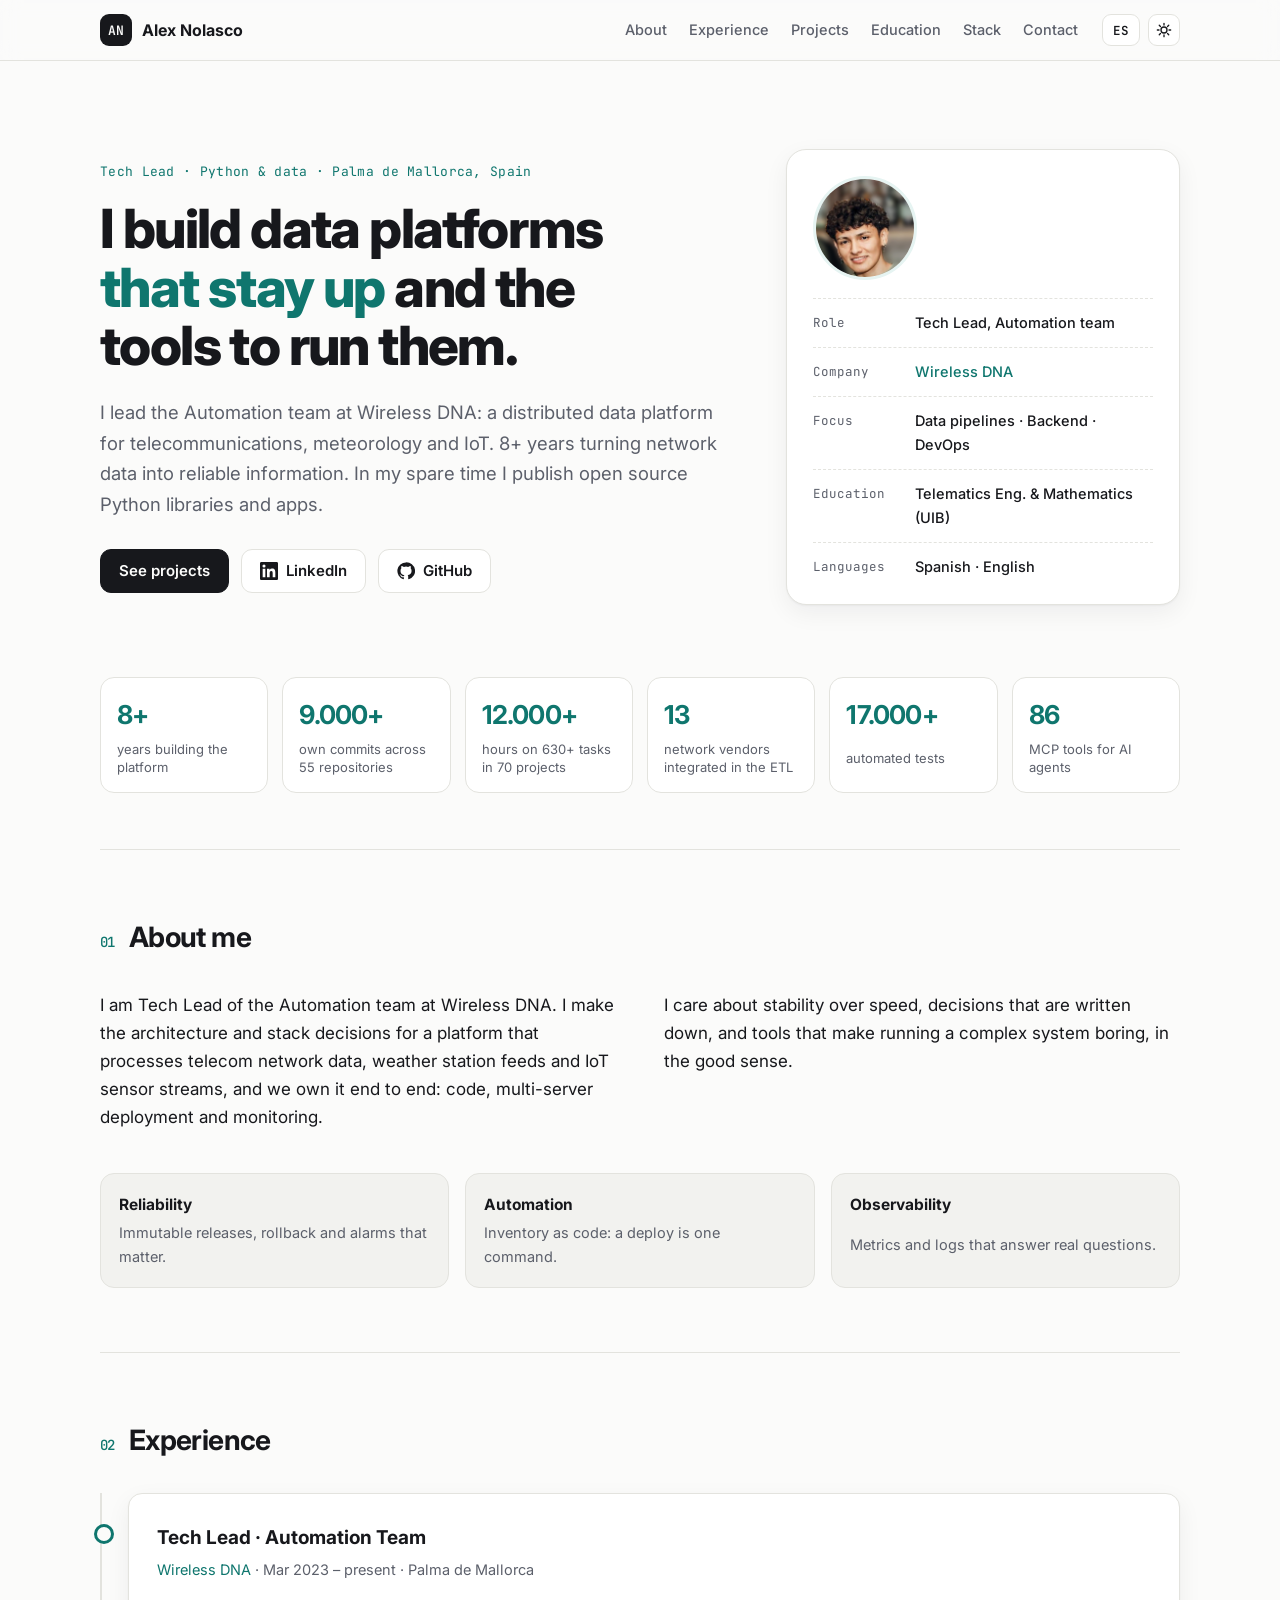
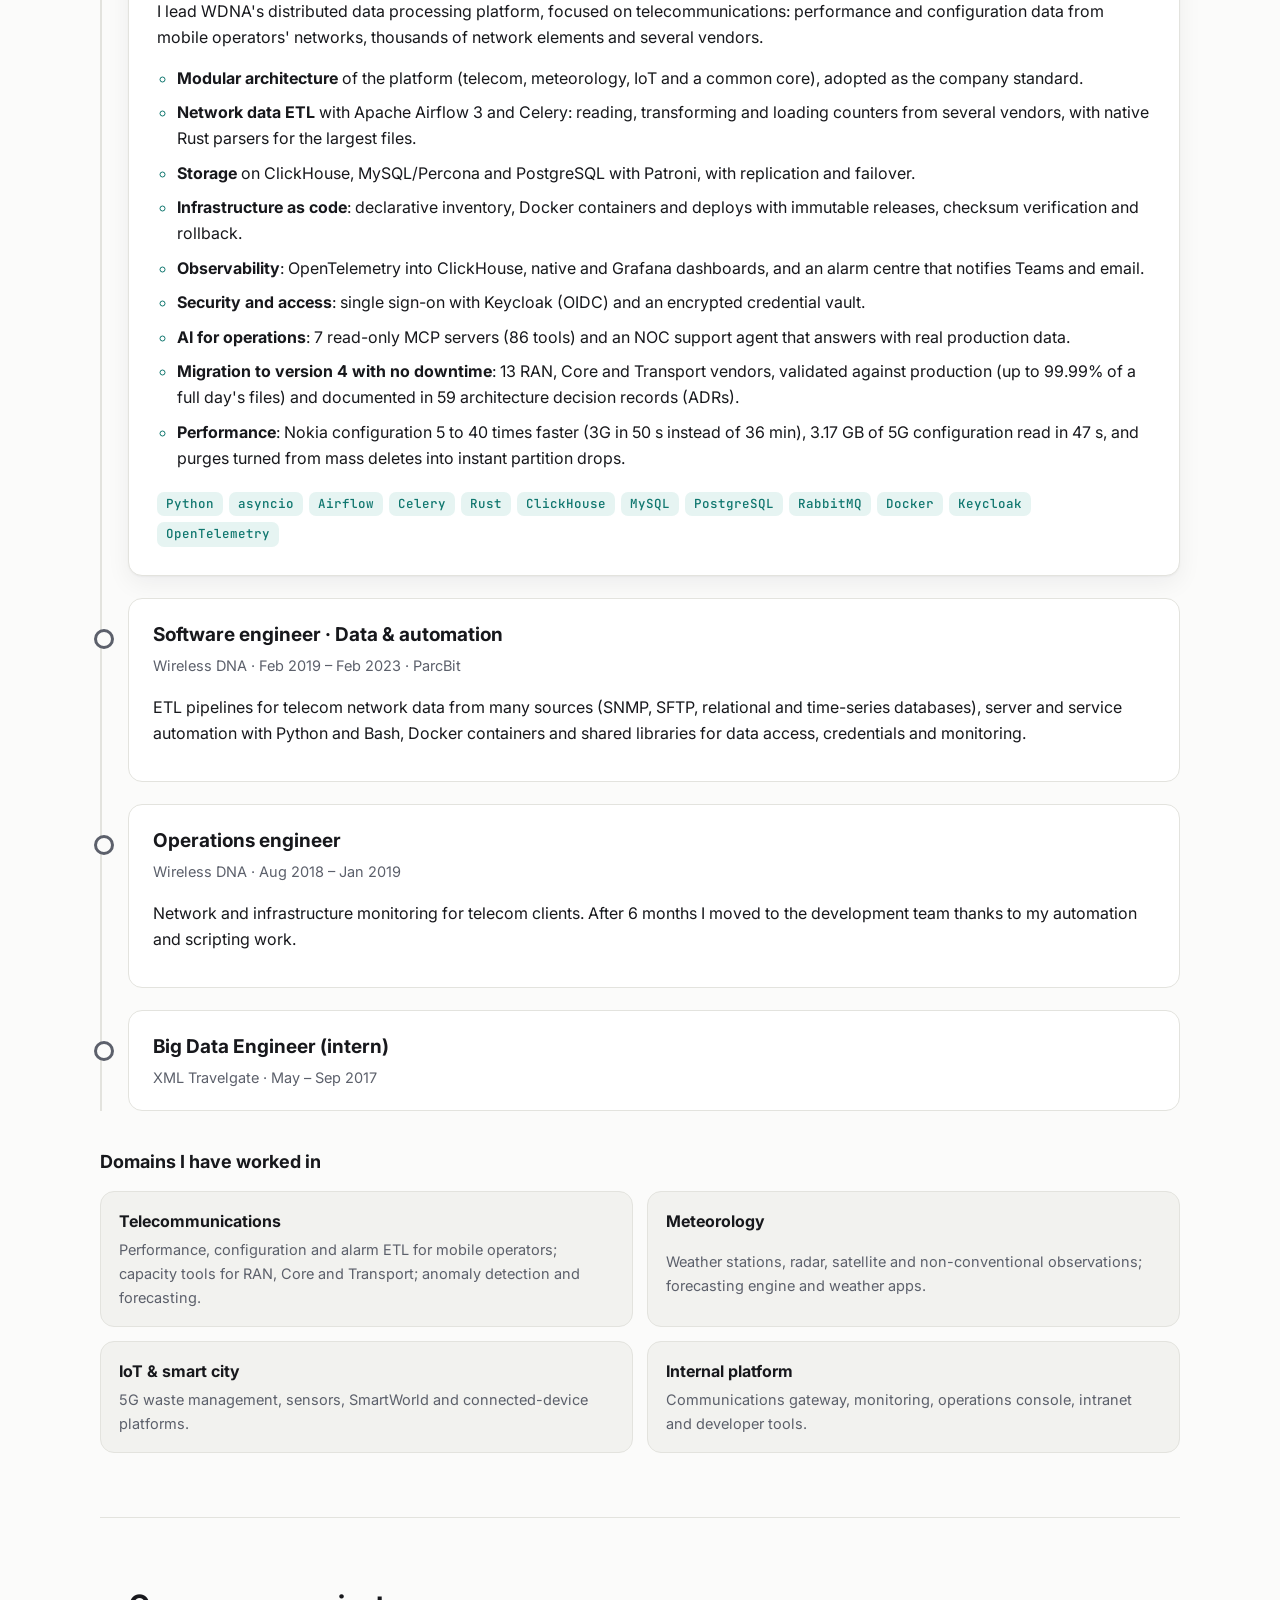
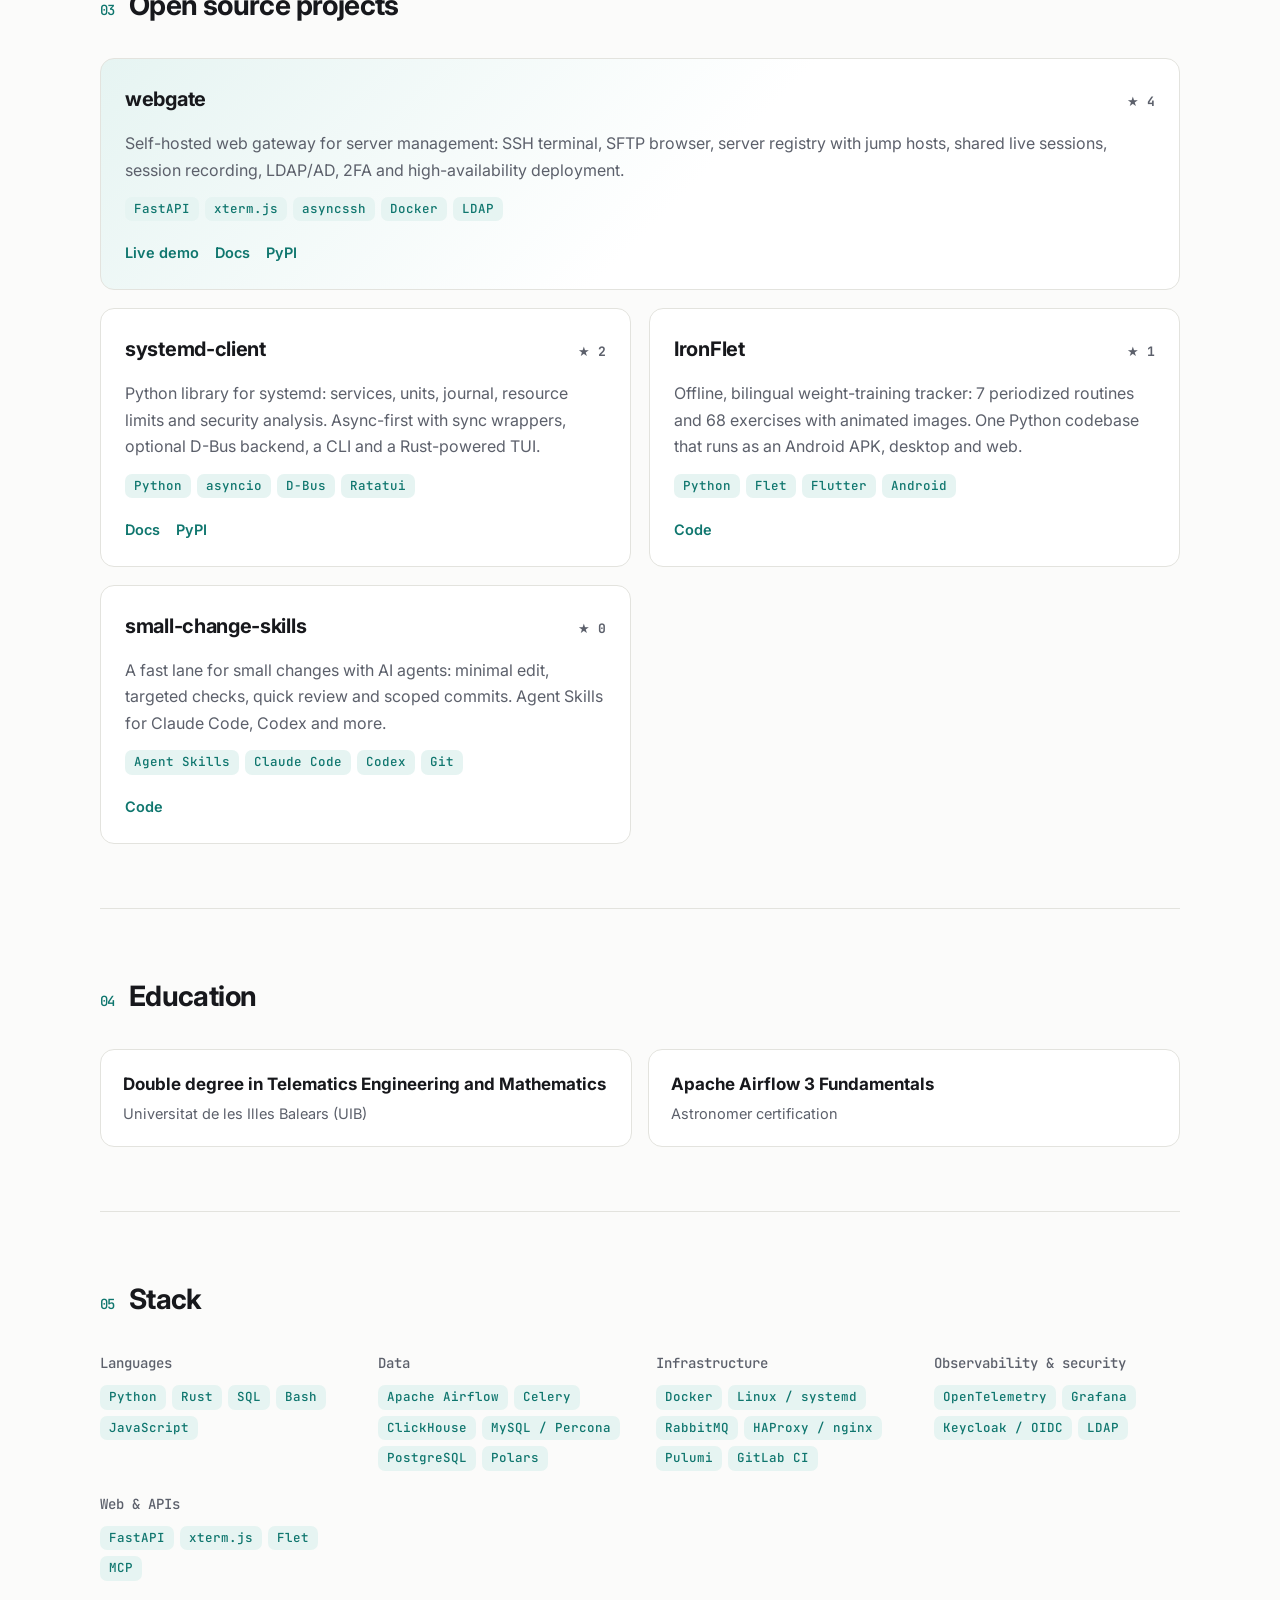
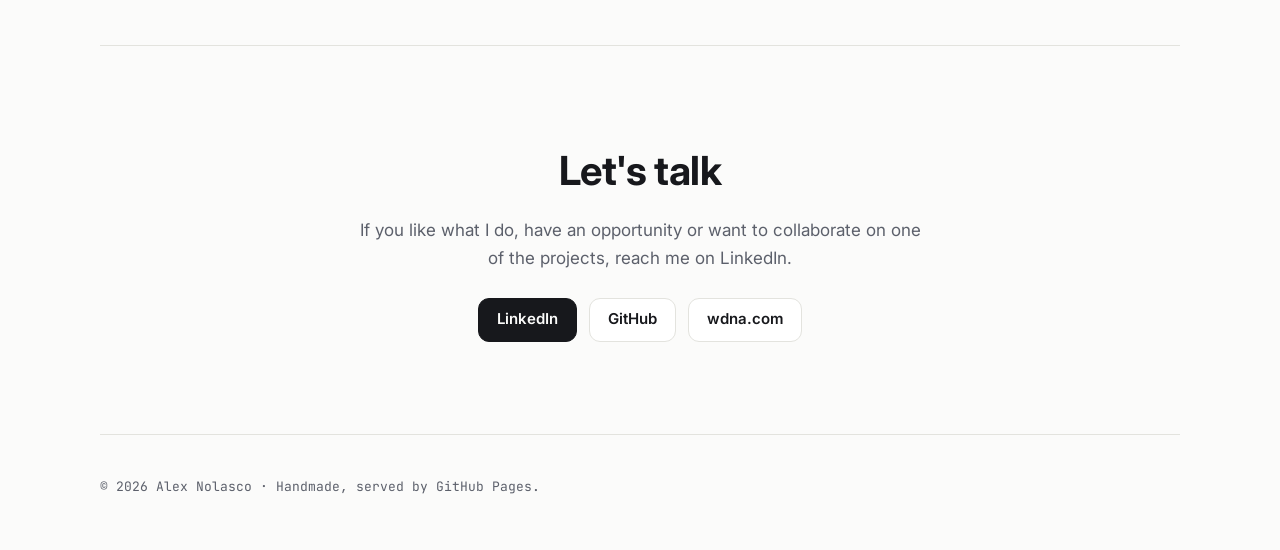
==== commit 50e52bce: ":sparkles: [UPD] Career stats, v4 achievements and domains from Redmine and git history" ====
--- a/index.html
+++ b/index.html
@@ -80,6 +80,15 @@
       </div>
     </section>
 
+    <section class="wrap stats" aria-label="En cifras">
+      <div class="stat"><b>8+</b><span data-i18n="st.years">años construyendo la plataforma</span></div>
+      <div class="stat"><b>9.000+</b><span data-i18n="st.commits">commits propios en 55 repositorios</span></div>
+      <div class="stat"><b>12.000+</b><span data-i18n="st.hours">horas en 630+ tareas de 70 proyectos</span></div>
+      <div class="stat"><b>13</b><span data-i18n="st.vendors">fabricantes de red integrados en el ETL</span></div>
+      <div class="stat"><b>17.000+</b><span data-i18n="st.tests">pruebas automáticas</span></div>
+      <div class="stat"><b>86</b><span data-i18n="st.mcp">herramientas MCP para agentes de IA</span></div>
+    </section>
+
     <section class="wrap section" id="sobre-mi">
       <h2 class="h2"><span class="num mono">01</span><span data-i18n="about.title">Sobre mí</span></h2>
       <div class="about">
@@ -109,7 +118,9 @@
             <li data-i18n-html="work.b3"><strong>Infraestructura como código</strong>: inventario declarativo, contenedores Docker y despliegues con releases inmutables, verificación por checksum y rollback.</li>
             <li data-i18n-html="work.b4"><strong>Observabilidad</strong>: OpenTelemetry hacia ClickHouse, paneles propios y en Grafana, y un centro de alarmas con avisos a Teams y correo.</li>
             <li data-i18n-html="work.b5"><strong>Seguridad y acceso</strong>: inicio de sesión único con Keycloak (OIDC) y un vault de credenciales cifradas.</li>
-            <li data-i18n-html="work.b6"><strong>IA aplicada a operaciones</strong>: servidores MCP de solo lectura para que agentes de IA consulten el estado de la plataforma con seguridad.</li>
+            <li data-i18n-html="work.b6"><strong>IA aplicada a operaciones</strong>: 7 servidores MCP de solo lectura (86 herramientas) y un agente de soporte para el NOC que responde con datos reales de producción.</li>
+            <li data-i18n-html="work.b7"><strong>Migración a la versión 4 sin parar el servicio</strong>: 13 fabricantes de RAN, Core y Transporte, validados frente a producción (hasta un 99,99 % de ficheros en un día completo) y documentados en 59 decisiones de arquitectura (ADR).</li>
+            <li data-i18n-html="work.b8"><strong>Rendimiento</strong>: configuración Nokia de 5 a 40 veces más rápida (3G en 50 s frente a 36 min), 3,17 GB de configuración 5G leídos en 47 s, y purgas que pasan de borrados masivos a operaciones instantáneas con particionado.</li>
           </ul>
           <ul class="tags">
             <li>Python</li><li>asyncio</li><li>Airflow</li><li>Celery</li><li>Rust</li><li>ClickHouse</li><li>MySQL</li><li>PostgreSQL</li><li>RabbitMQ</li><li>Docker</li><li>Keycloak</li><li>OpenTelemetry</li>
@@ -136,6 +147,13 @@
           </header>
         </li>
       </ol>
+      <h3 class="h3" data-i18n="dom.title">Ámbitos en los que he trabajado</h3>
+      <div class="domains">
+        <div class="domain"><b data-i18n="dom.t1">Telecomunicaciones</b><span data-i18n="dom.d1">ETL de rendimiento, configuración y alarmas de operadores móviles; herramientas de capacidad para RAN, Core y Transporte; detección de anomalías y previsión.</span></div>
+        <div class="domain"><b data-i18n="dom.t2">Meteorología</b><span data-i18n="dom.d2">Estaciones meteorológicas, radar, satélite y observaciones no convencionales; motor de previsión y apps de meteo.</span></div>
+        <div class="domain"><b data-i18n="dom.t3">IoT y ciudad inteligente</b><span data-i18n="dom.d3">Gestión de residuos con 5G, sensores, SmartWorld y plataformas de dispositivos conectados.</span></div>
+        <div class="domain"><b data-i18n="dom.t4">Plataforma interna</b><span data-i18n="dom.d4">Pasarela de comunicaciones, monitorización, consola de operación, intranet y herramientas de desarrollo.</span></div>
+      </div>
     </section>
 
     <section class="wrap section" id="proyectos">
--- a/assets/style.css
+++ b/assets/style.css
@@ -84,6 +84,16 @@
 .facts dt { color: var(--muted); font-family: var(--mono); font-size: 12.5px; padding-top: 2px; }
 .facts dd { margin: 0; font-weight: 500; }
 
+/* stats */
+.stats { display: grid; grid-template-columns: repeat(6, 1fr); gap: 14px; padding-bottom: 56px; }
+.stat { background: var(--surface); border: 1px solid var(--line); border-radius: var(--radius); padding: 16px; display: grid; gap: 4px; }
+.stat b { font-size: 26px; letter-spacing: -.8px; color: var(--accent); }
+.stat span { font-size: 13px; color: var(--muted); line-height: 1.35; }
+.h3 { font-size: 18px; margin: 36px 0 14px; }
+.domains { display: grid; grid-template-columns: repeat(2, 1fr); gap: 14px; }
+.domain { background: var(--bg-2); border: 1px solid var(--line); border-radius: var(--radius); padding: 16px 18px; display: grid; gap: 4px; }
+.domain span { color: var(--muted); font-size: 14.5px; }
+
 /* sections */
 .section { padding: 64px 0; border-top: 1px solid var(--line); }
 .h2 { display: flex; align-items: baseline; gap: 14px; font-size: 28px; letter-spacing: -.6px; margin: 0 0 30px; }
@@ -136,6 +146,7 @@
 
 .foot { padding: 28px 0 40px; border-top: 1px solid var(--line); font-size: 13px; }
 
+@media (max-width: 1100px) and (min-width: 861px) { .stats { grid-template-columns: repeat(3, 1fr); } }
 @media (max-width: 860px) {
   .links { display: none; }
   .tools { margin-left: auto; }
@@ -144,6 +155,8 @@
   .pillars { grid-template-columns: 1fr; }
   .grid { grid-template-columns: 1fr; }
   .edu { grid-template-columns: 1fr; }
+  .stats { grid-template-columns: repeat(2, 1fr); }
+  .domains { grid-template-columns: 1fr; }
   .timeline { padding-left: 18px; }
   .timeline > li::before { left: -27px; }
   .job { padding: 22px; }
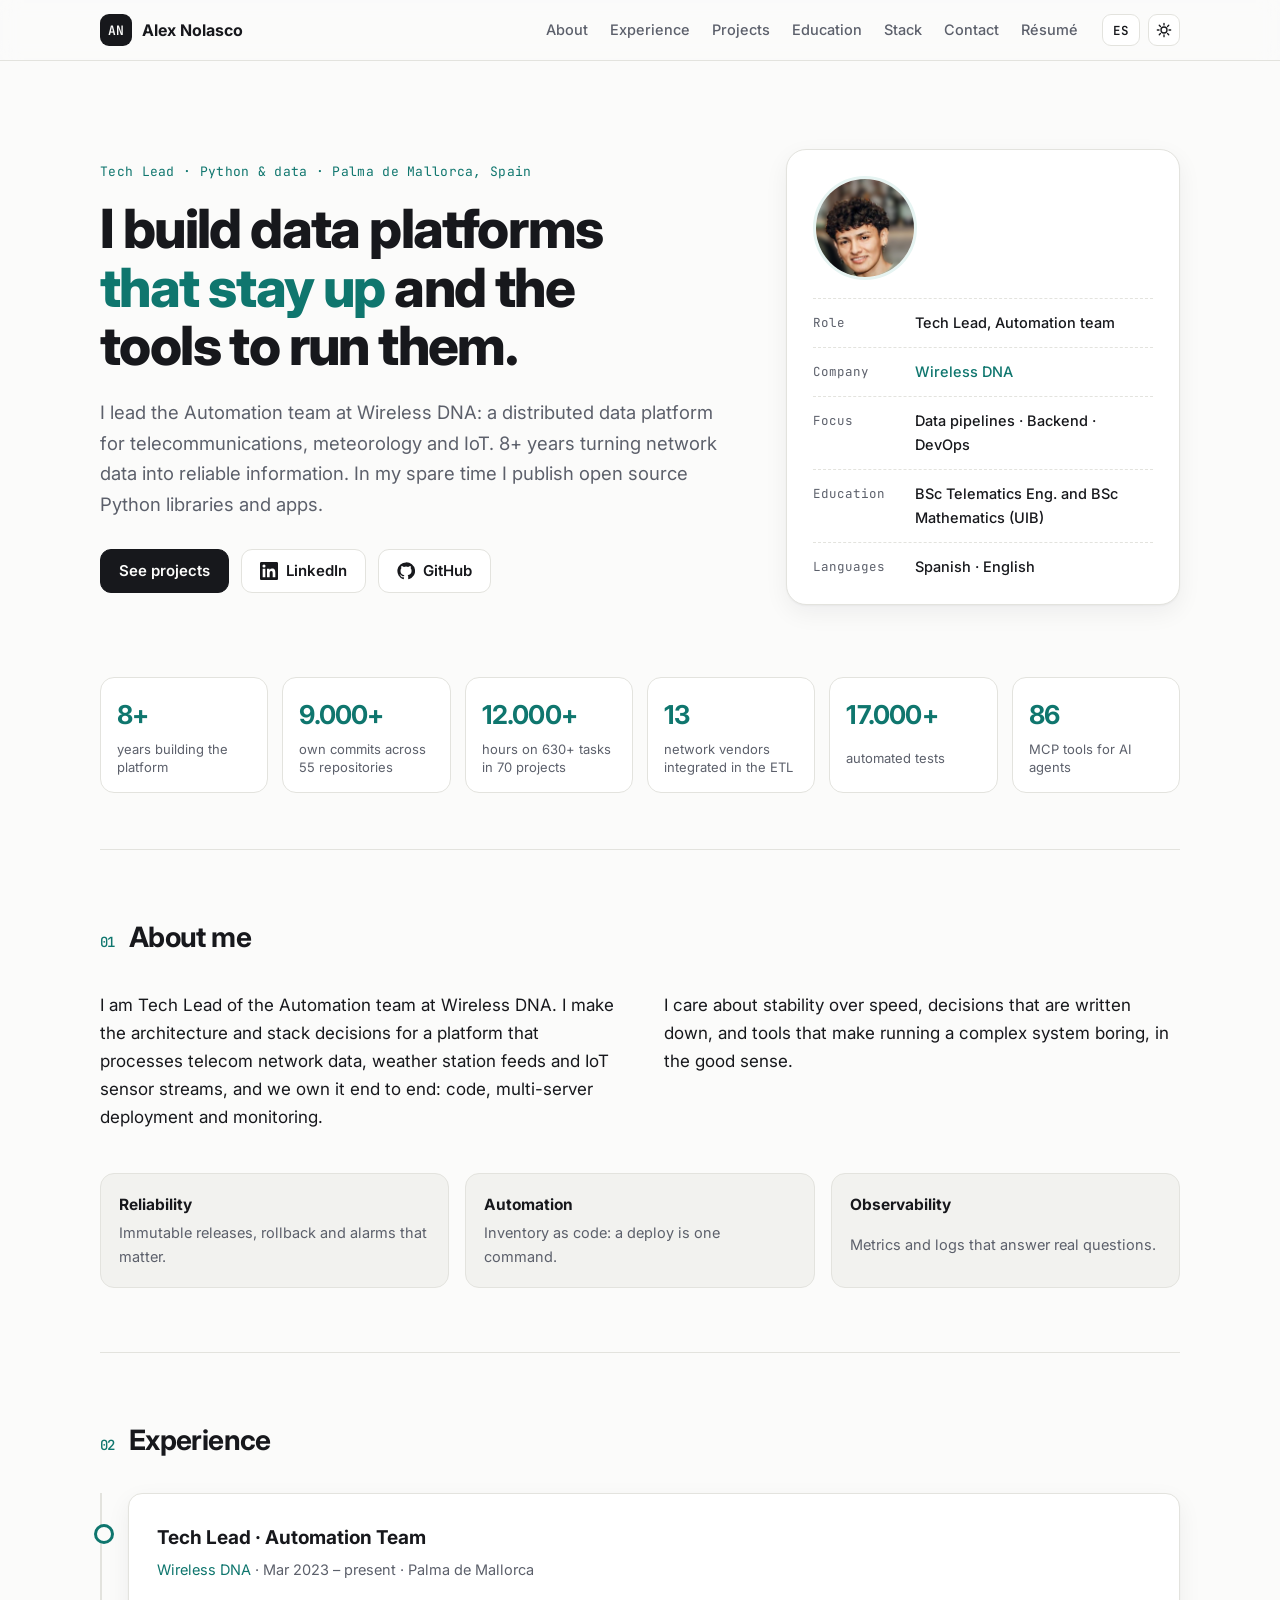
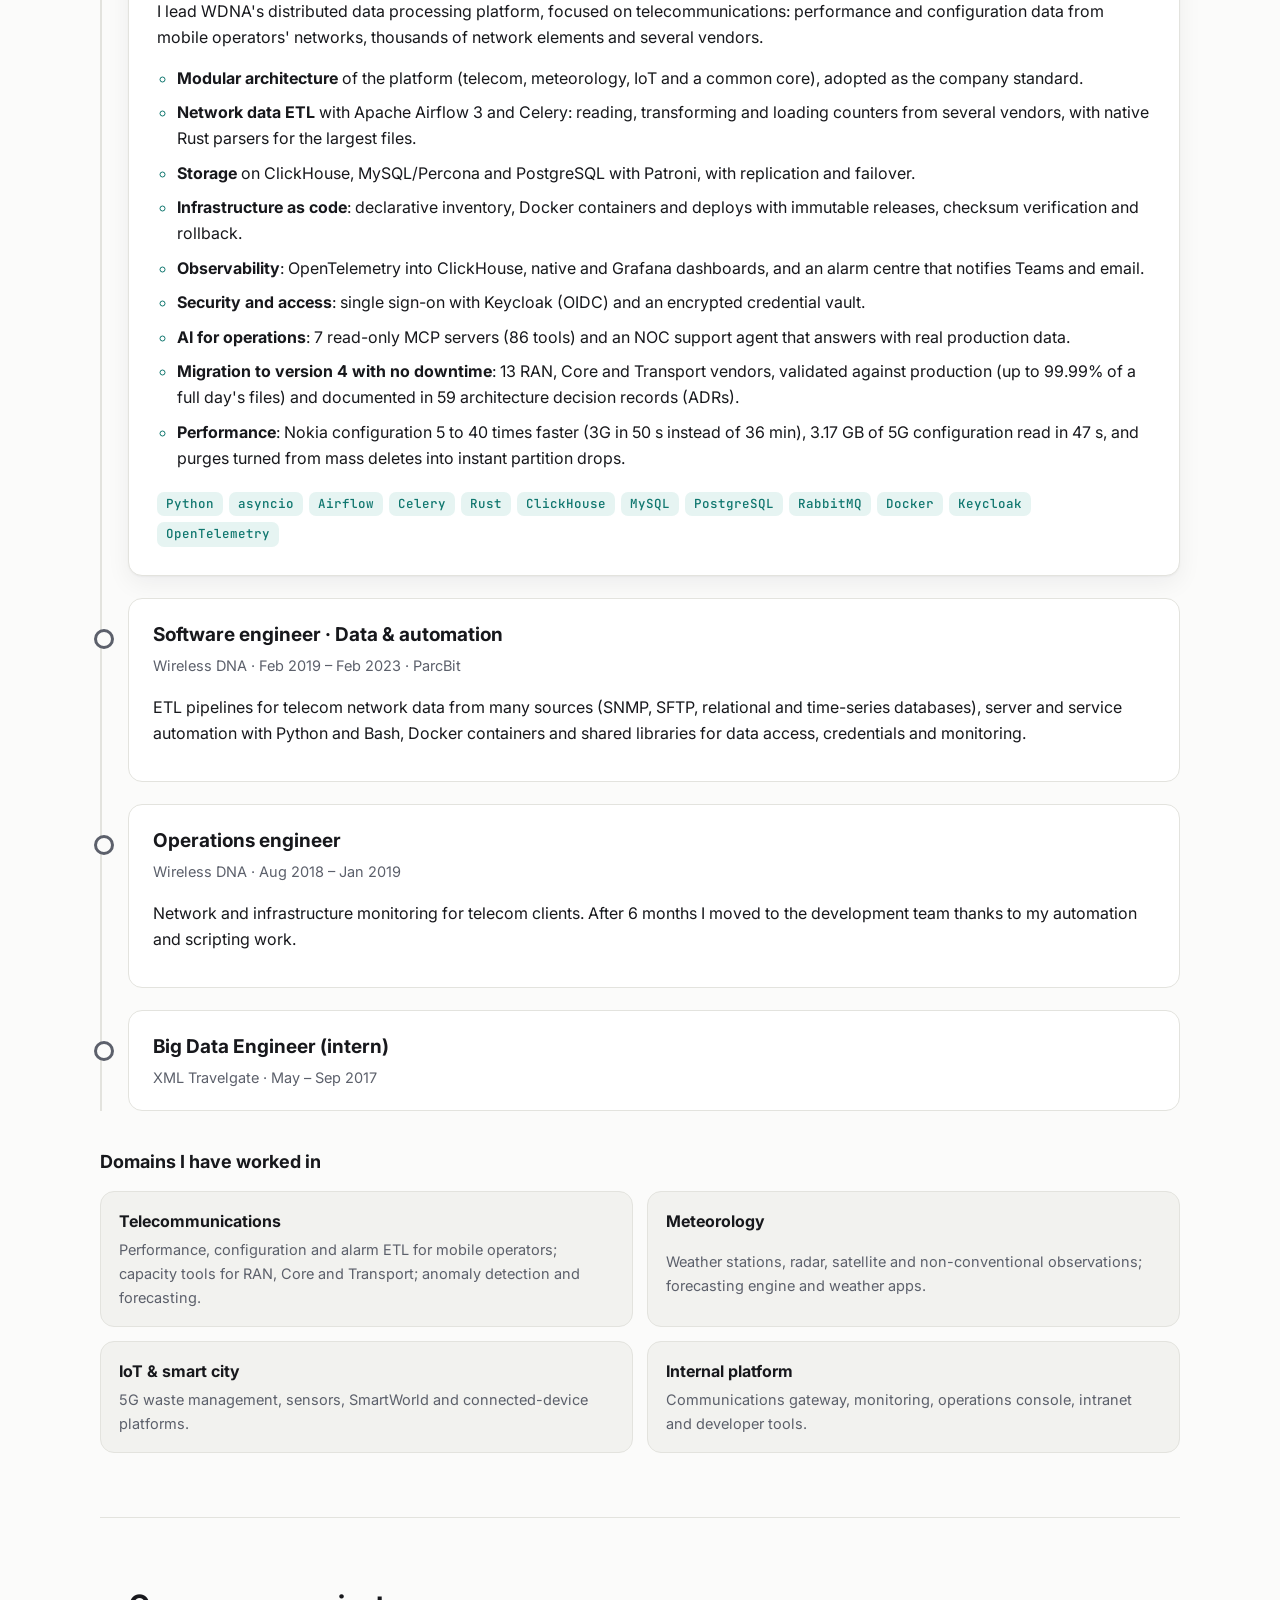
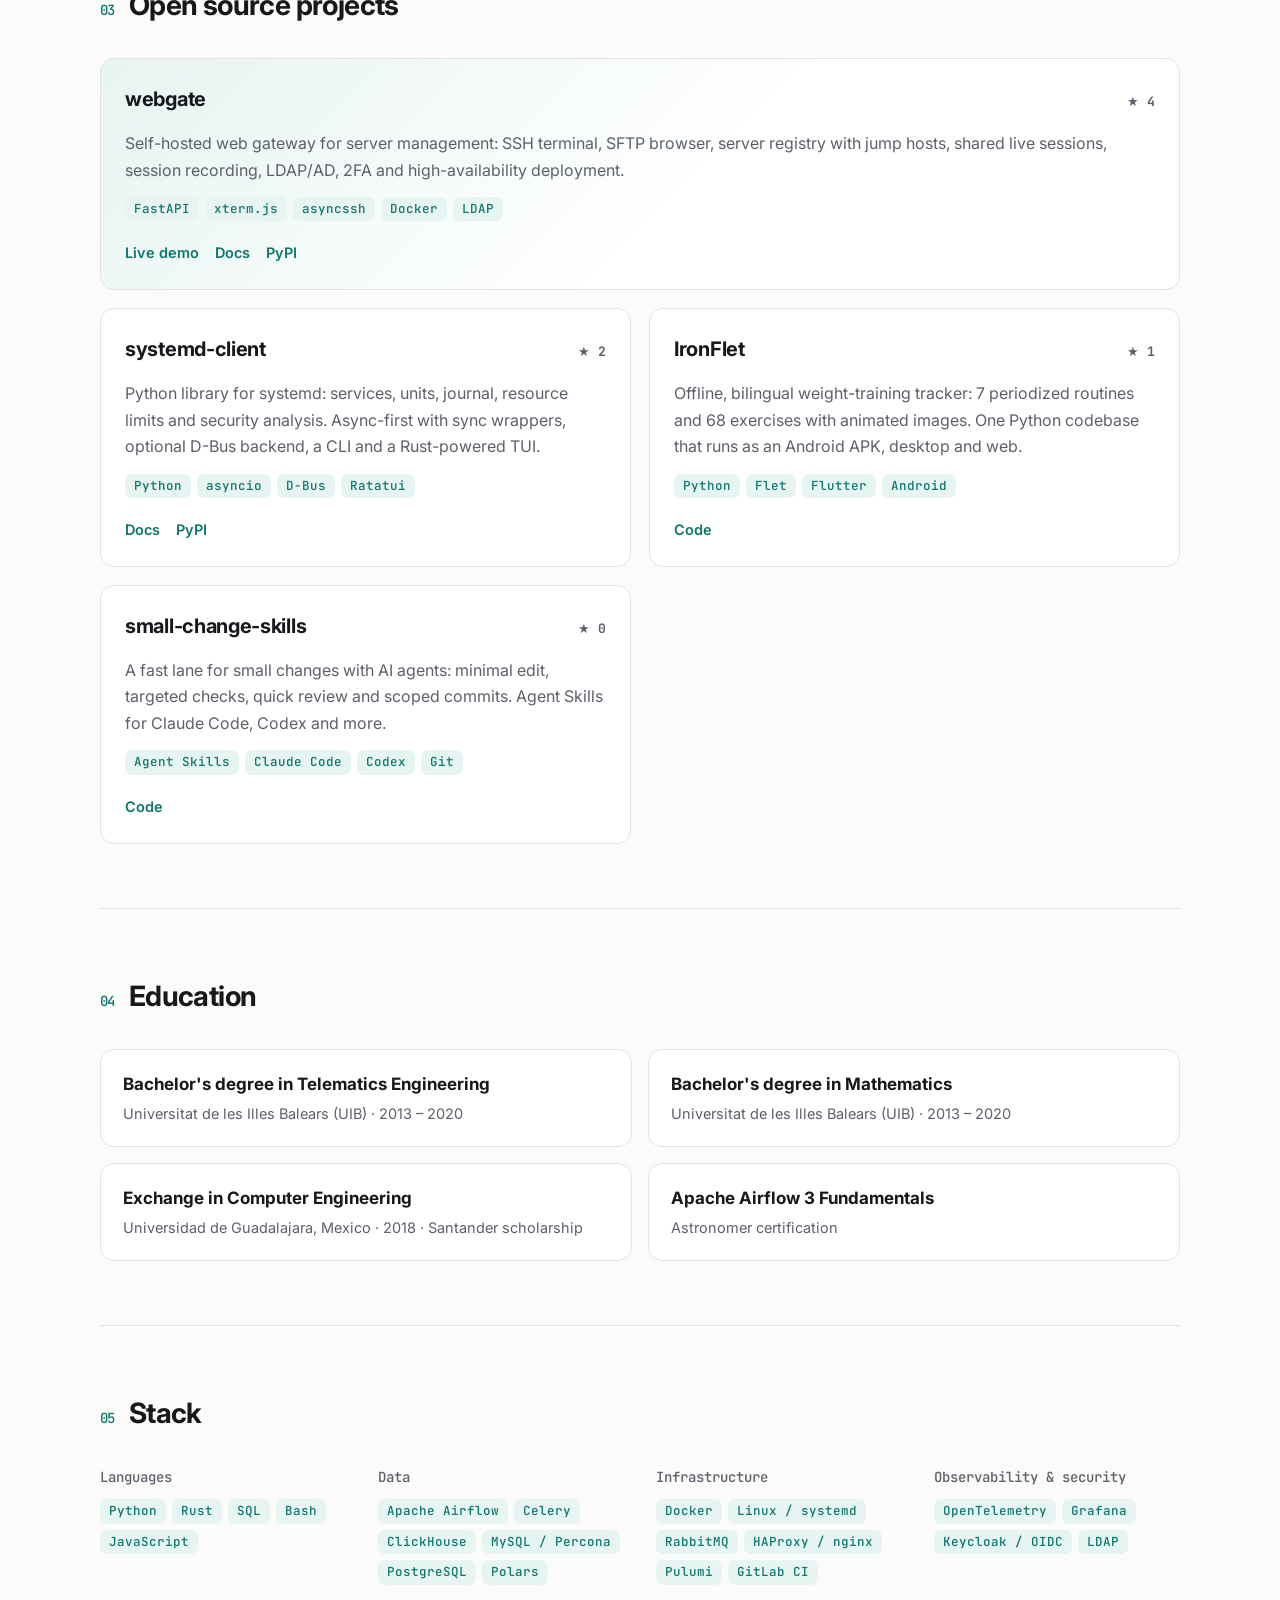
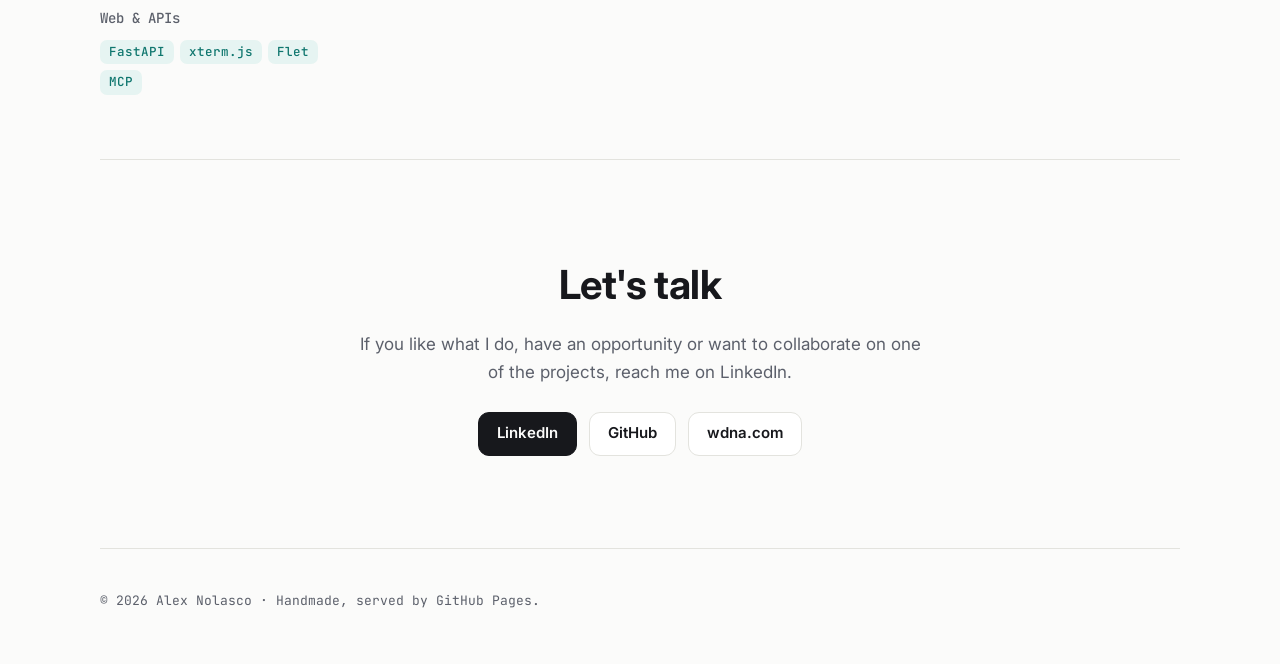
==== commit ef630f28: ":sparkles: [ADD] Web CV: the platform as the cover, real logos, two separate degrees cv.html with an" ====
--- a/index.html
+++ b/index.html
@@ -39,6 +39,7 @@
         <a href="#formacion" data-i18n="nav.edu">Formación</a>
         <a href="#stack" data-i18n="nav.stack">Stack</a>
         <a href="#contacto" data-i18n="nav.contact">Contacto</a>
+        <a href="cv.html" data-i18n="nav.cv">CV</a>
       </nav>
       <div class="tools">
         <button class="chip" id="lang" type="button" aria-label="Cambiar idioma">EN</button>
@@ -74,7 +75,7 @@
           <div><dt data-i18n="facts.role">Rol</dt><dd data-i18n="facts.roleV">Tech Lead, equipo de Automatización</dd></div>
           <div><dt data-i18n="facts.company">Empresa</dt><dd><a href="https://wdna.com" target="_blank" rel="noopener">Wireless DNA</a></dd></div>
           <div><dt data-i18n="facts.focus">Foco</dt><dd data-i18n="facts.focusV">Pipelines de datos · Backend · DevOps</dd></div>
-          <div><dt data-i18n="facts.edu">Formación</dt><dd data-i18n="facts.eduV">Ing. Telemática y Matemáticas (UIB)</dd></div>
+          <div><dt data-i18n="facts.edu">Formación</dt><dd data-i18n="facts.eduV">Grado en Ing. Telemática y Grado en Matemáticas (UIB)</dd></div>
           <div><dt data-i18n="facts.langs">Idiomas</dt><dd data-i18n="facts.langsV">Español · Inglés</dd></div>
         </dl>
       </div>
@@ -215,7 +216,9 @@
     <section class="wrap section" id="formacion">
       <h2 class="h2"><span class="num mono">04</span><span data-i18n="edu.title">Formación</span></h2>
       <div class="edu">
-        <div class="edu-item"><h3 data-i18n="edu.deg">Doble grado en Ingeniería Telemática y Matemáticas</h3><p class="muted">Universitat de les Illes Balears (UIB)</p></div>
+        <div class="edu-item"><h3 data-i18n="edu.deg1">Grado en Ingeniería Telemática</h3><p class="muted">Universitat de les Illes Balears (UIB) · 2013 – 2020</p></div>
+        <div class="edu-item"><h3 data-i18n="edu.deg2">Grado en Matemáticas</h3><p class="muted">Universitat de les Illes Balears (UIB) · 2013 – 2020</p></div>
+        <div class="edu-item"><h3 data-i18n="edu.exch">Intercambio en Ingeniería Informática</h3><p class="muted" data-i18n="edu.exchBy">Universidad de Guadalajara, México · 2018 · Beca Santander</p></div>
         <div class="edu-item"><h3 data-i18n="edu.cert">Apache Airflow 3 Fundamentals</h3><p class="muted" data-i18n="edu.certBy">Certificación de Astronomer</p></div>
       </div>
     </section>
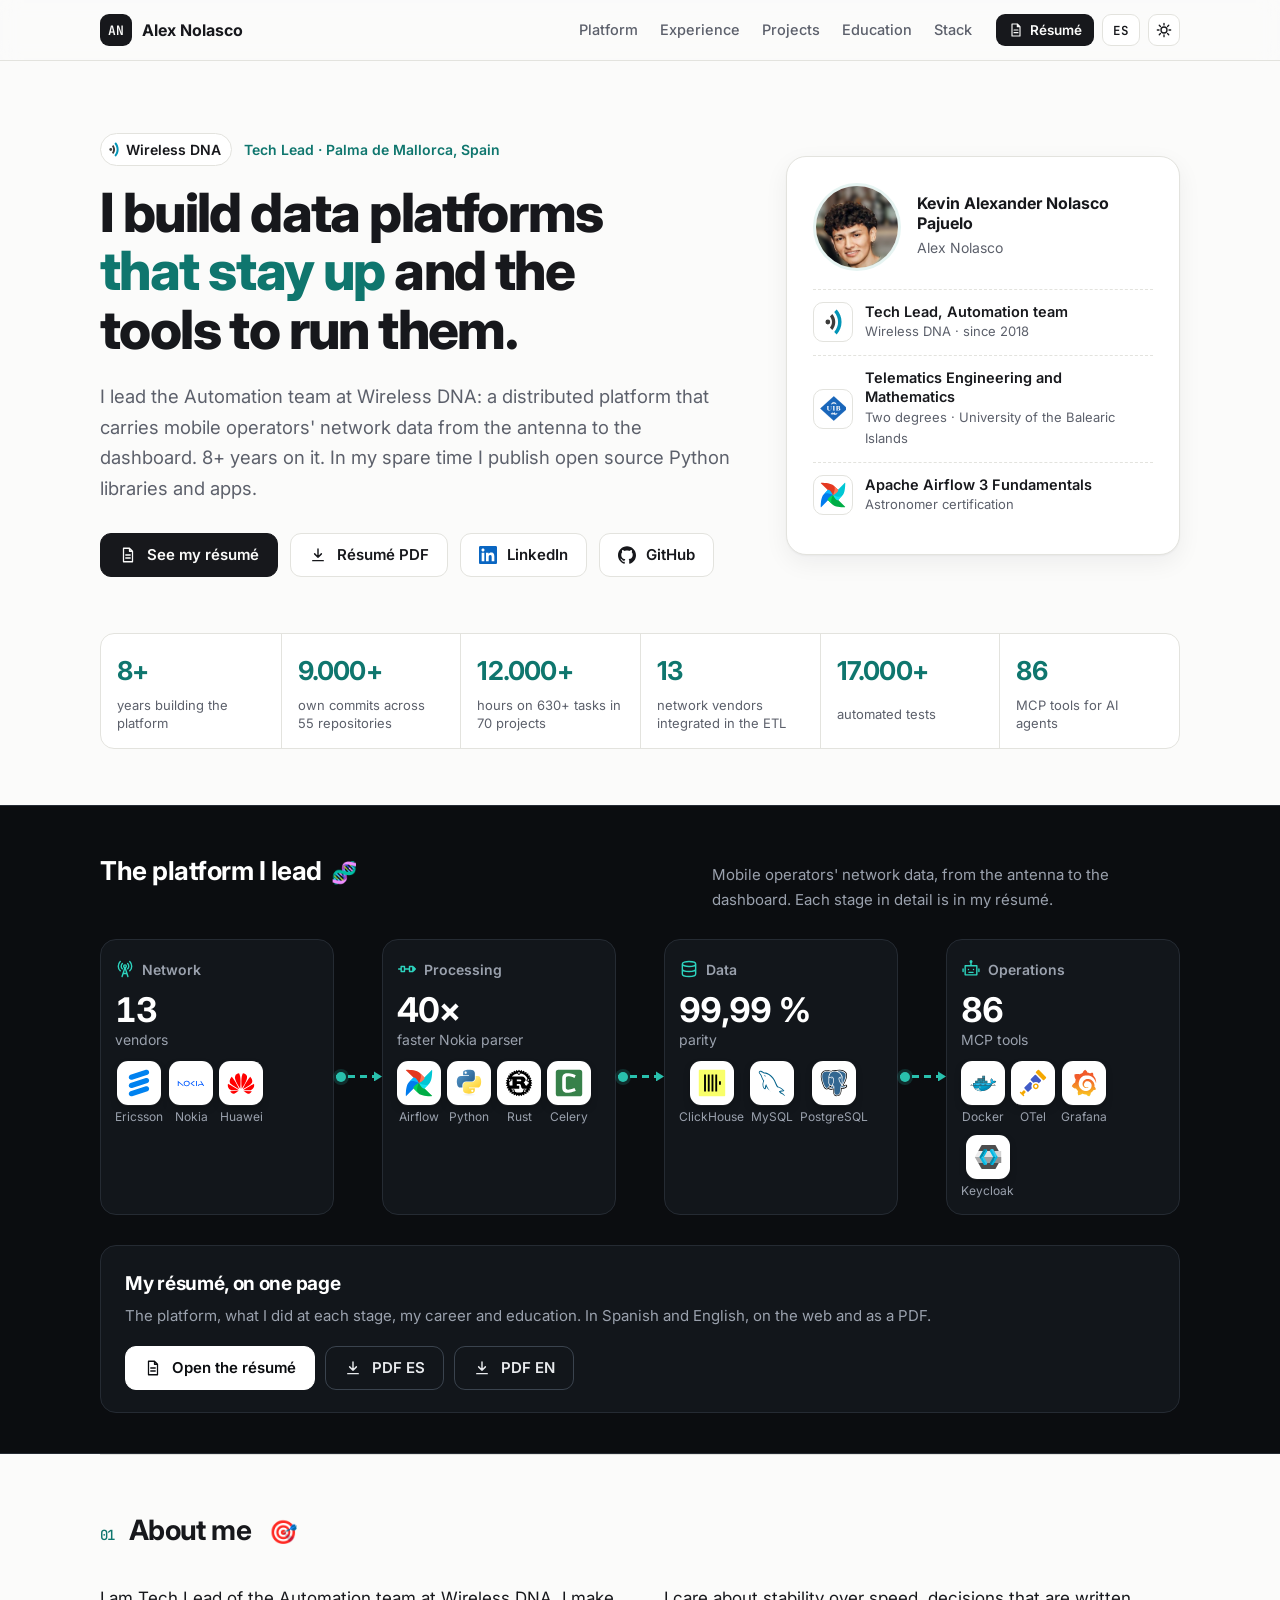
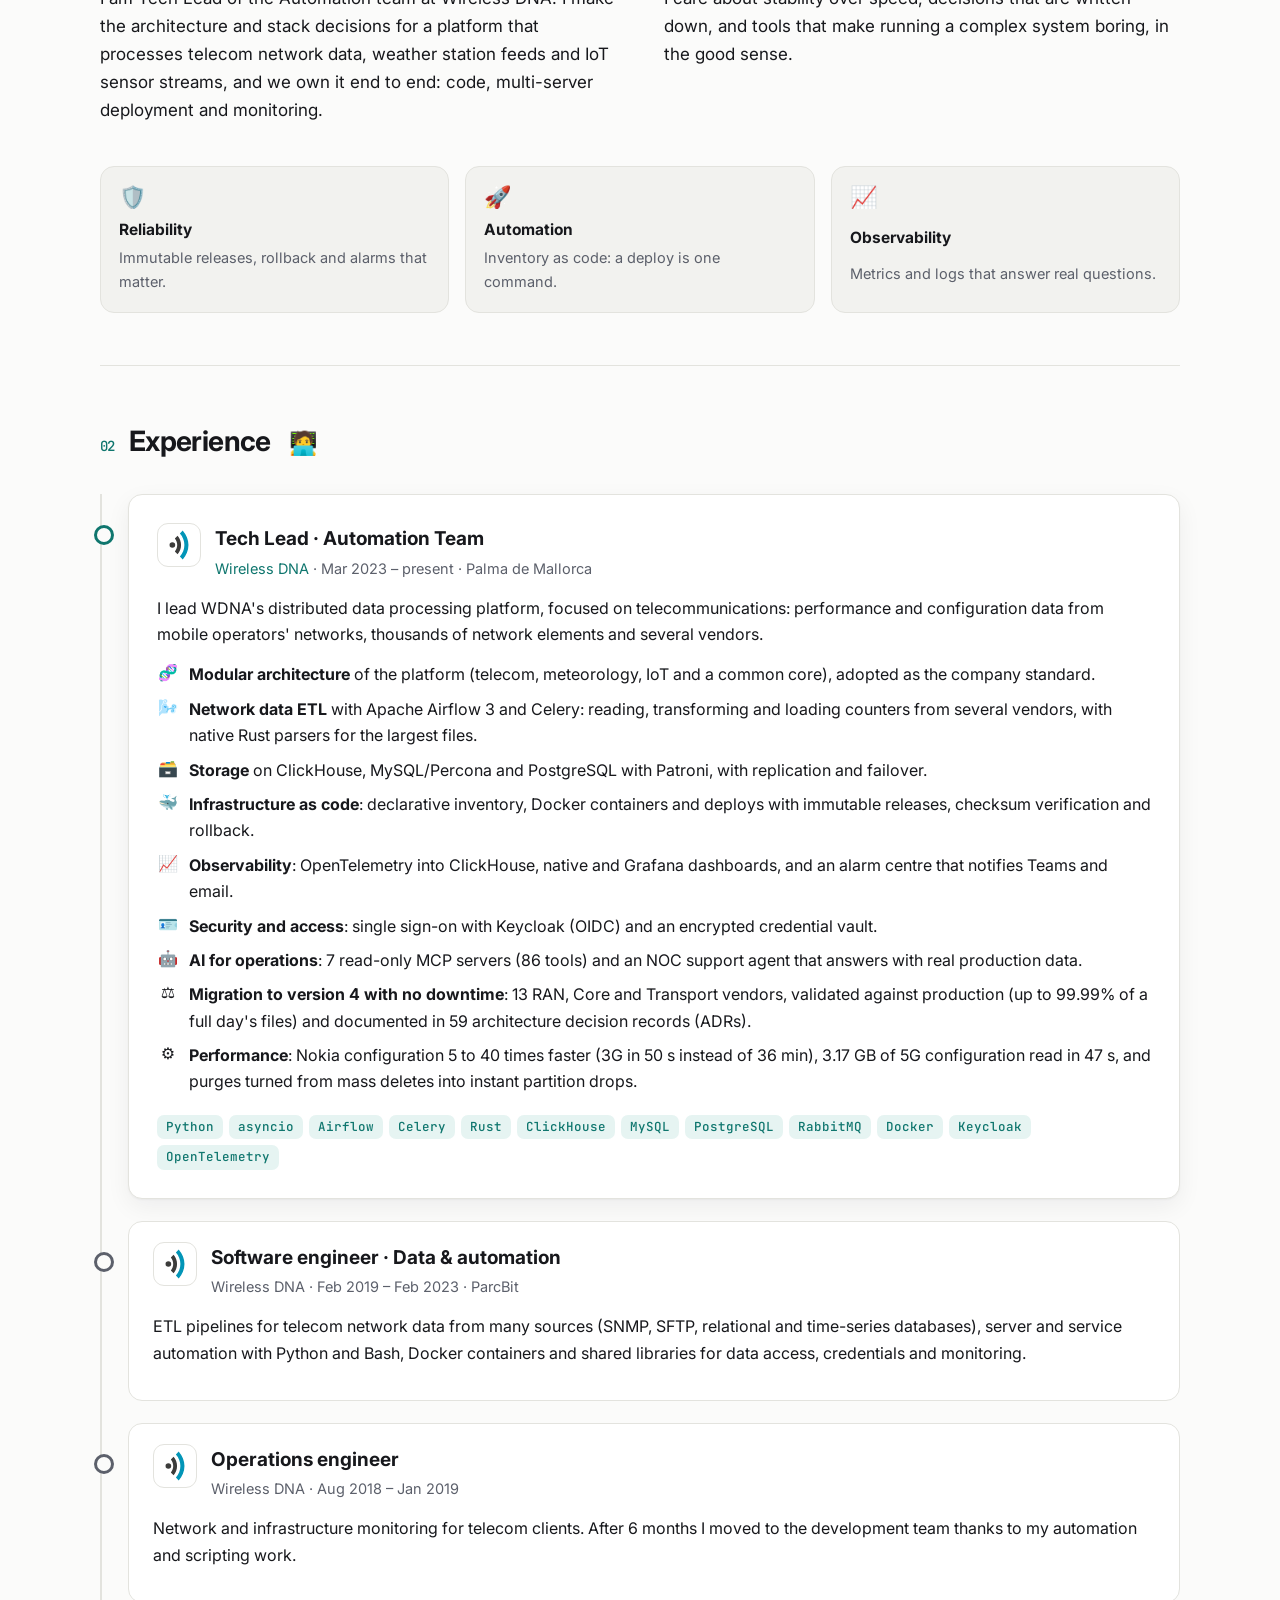
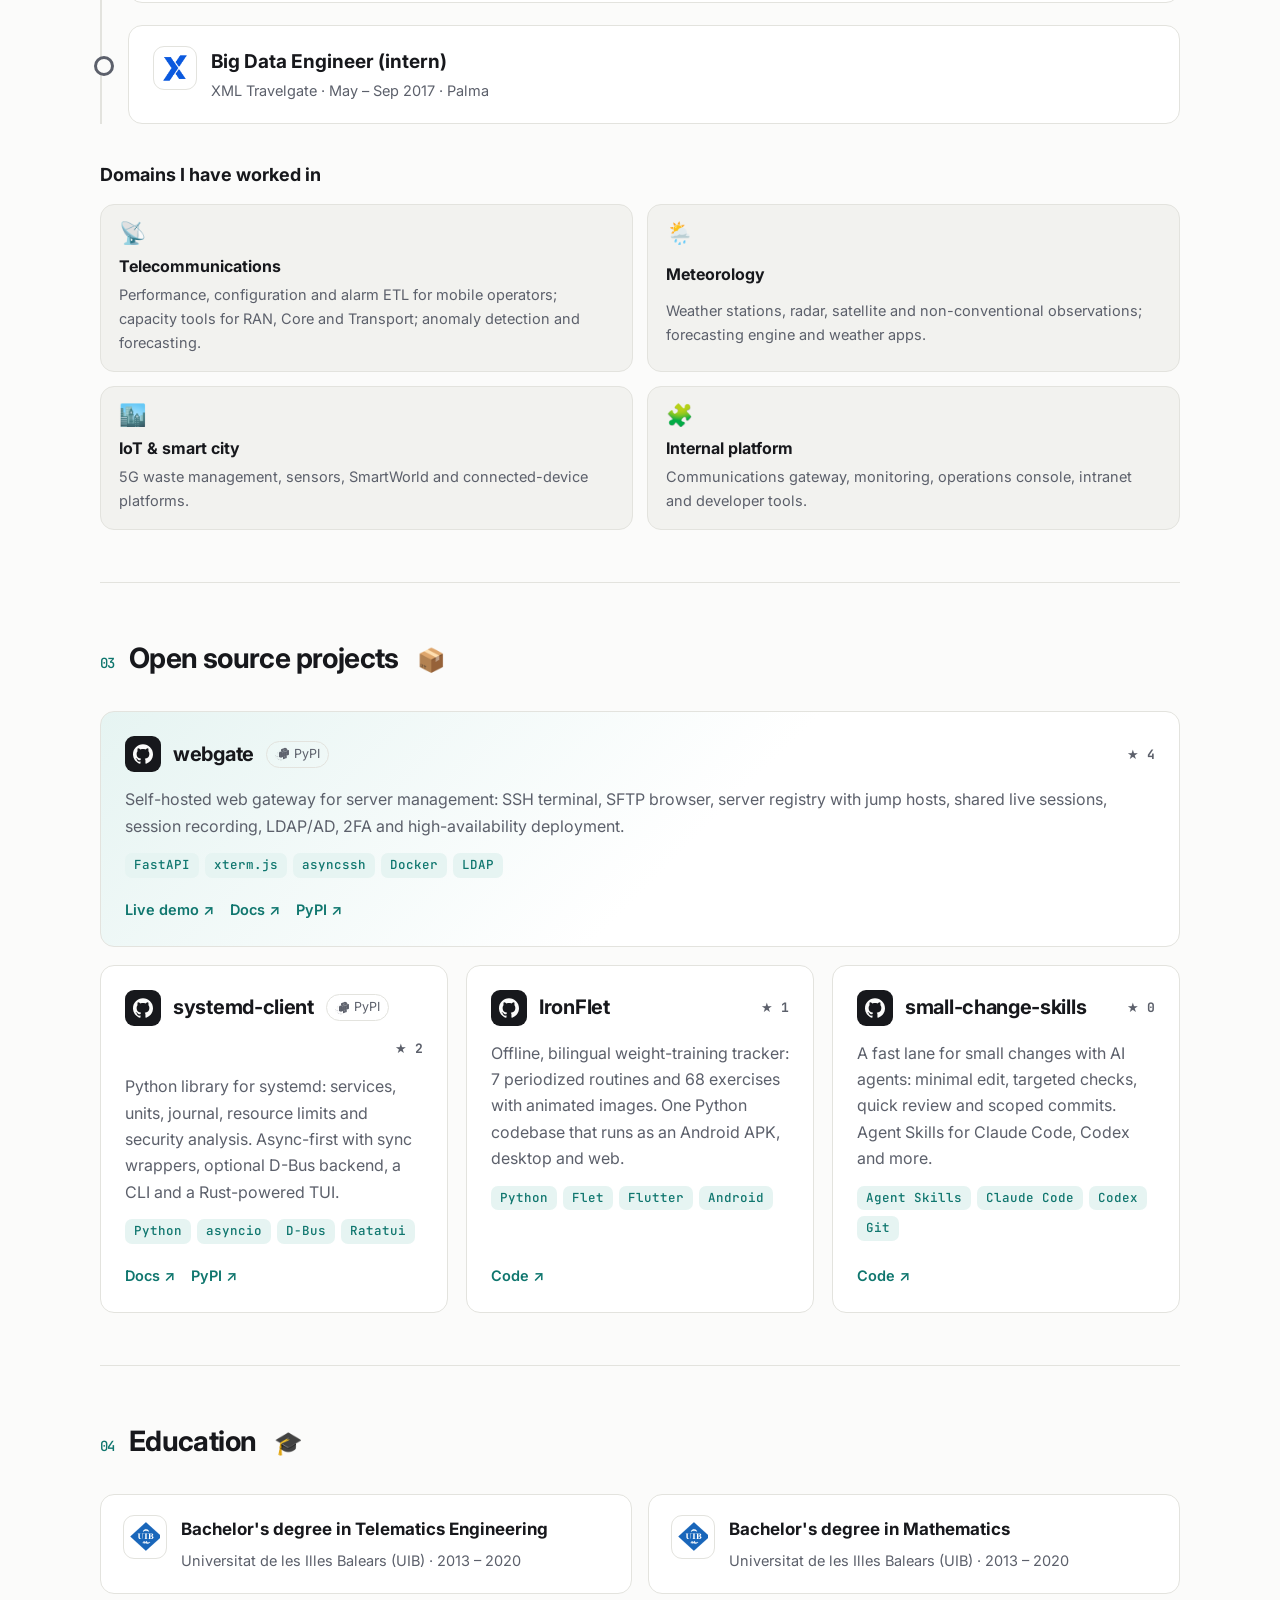
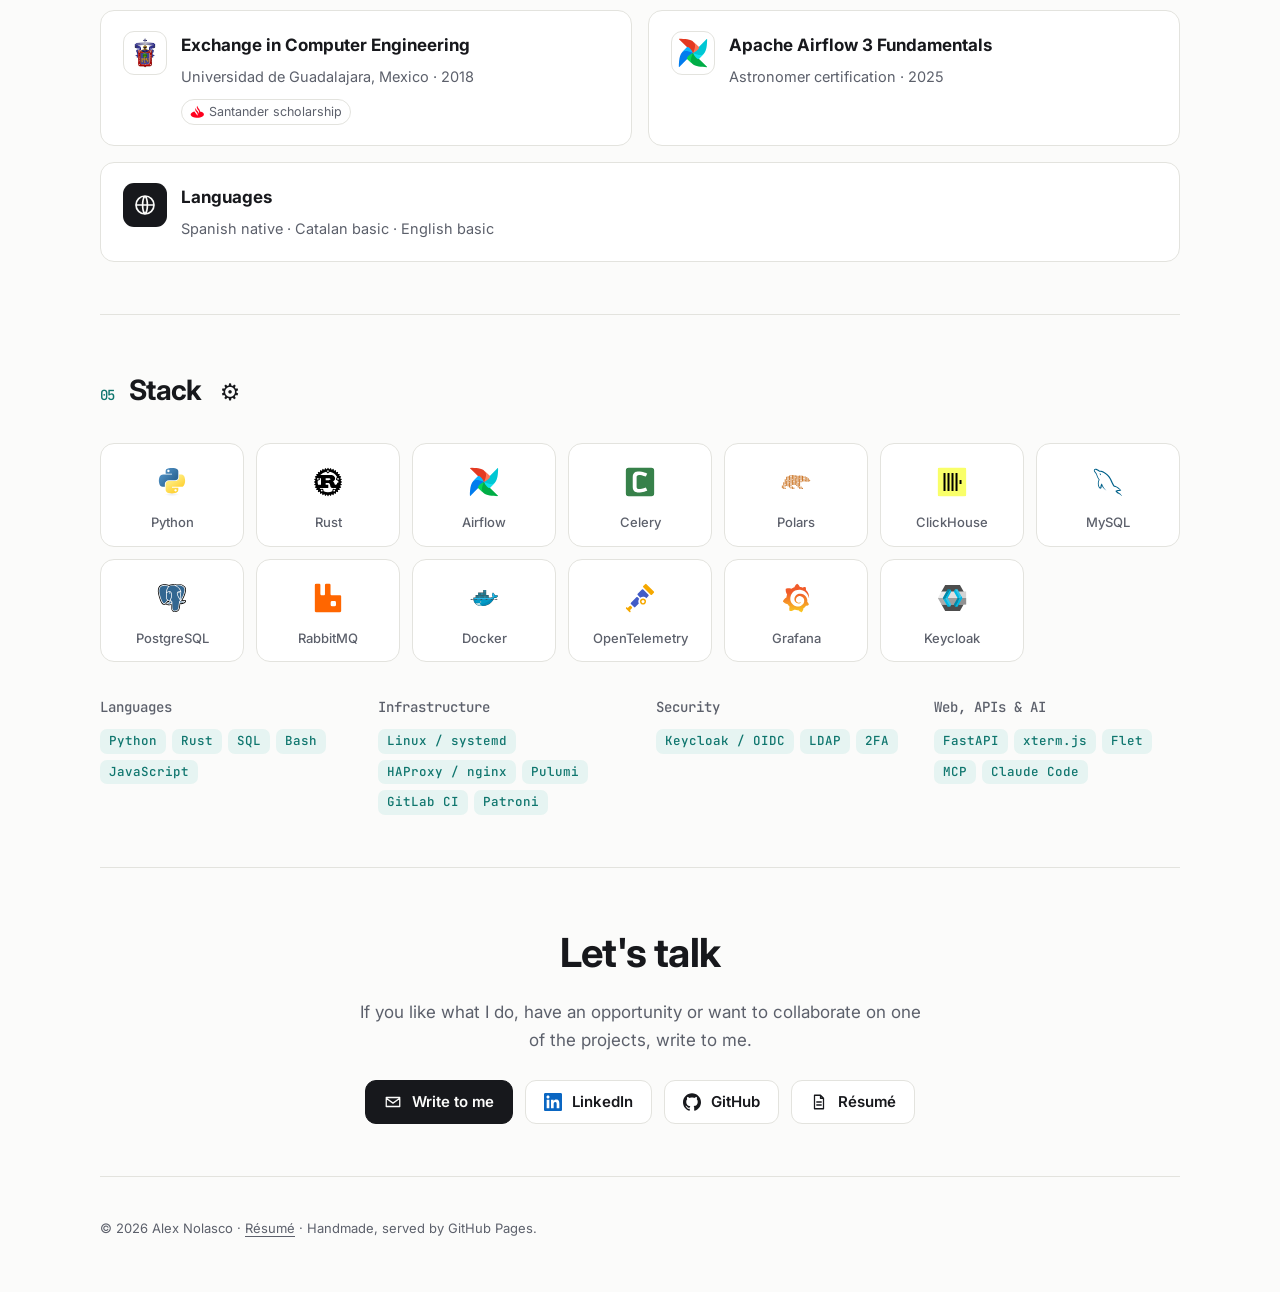
==== commit ef89e2f0: ":sparkles: [UPD] Home in the CV's look: platform band, real logos, CV and PDF one tap away Same visu" ====
--- a/index.html
+++ b/index.html
@@ -4,19 +4,21 @@
   <meta charset="utf-8">
   <meta name="viewport" content="width=device-width, initial-scale=1">
   <title>Alex Nolasco · Tech Lead, Python y datos</title>
-  <meta name="description" content="Alex Nolasco: ingeniero de software. Plataformas de datos, automatización de infraestructura y herramientas open source en Python.">
+  <meta name="description" content="Alex Nolasco: Tech Lead de una plataforma de datos de red de telecomunicaciones. Python, Airflow, ClickHouse y Rust, y herramientas open source.">
   <meta name="author" content="Kevin Alexander Nolasco Pajuelo">
   <meta property="og:type" content="website">
   <meta property="og:title" content="Alex Nolasco · Tech Lead, Python y datos">
-  <meta property="og:description" content="Plataformas de datos, automatización de infraestructura y herramientas open source en Python.">
+  <meta property="og:description" content="La plataforma que dirijo, mis proyectos open source y mi CV.">
   <meta property="og:url" content="https://kalexnolasco.github.io/">
   <meta property="og:image" content="https://kalexnolasco.github.io/assets/alex.jpg">
   <link rel="canonical" href="https://kalexnolasco.github.io/">
   <link rel="icon" href="assets/favicon.svg" type="image/svg+xml">
   <link rel="preconnect" href="https://fonts.googleapis.com">
   <link rel="preconnect" href="https://fonts.gstatic.com" crossorigin>
-  <link href="https://fonts.googleapis.com/css2?family=Inter:wght@400;500;600;700;800&family=JetBrains+Mono:wght@400;500&display=swap" rel="stylesheet">
+  <link href="https://fonts.googleapis.com/css2?family=Inter:wght@300;400;500;600;700;800&family=JetBrains+Mono:wght@400;500&display=swap" rel="stylesheet">
   <link rel="stylesheet" href="assets/style.css">
+  <link rel="stylesheet" href="assets/cv.css">
+  <link rel="stylesheet" href="assets/home.css">
   <script>
     (function () {
       try {
@@ -26,23 +28,36 @@
     })();
   </script>
 </head>
-<body>
+<body class="cv home">
+  <svg class="sprite" width="0" height="0" aria-hidden="true" focusable="false"><defs>
+<symbol fill="none" stroke="currentColor" stroke-width="1.7" stroke-linecap="round" stroke-linejoin="round" id="n-cell" viewBox="0 0 24 24"><circle cx="12" cy="8.6" r="1.6"/><path d="M8.8 5.4a4.5 4.5 0 0 0 0 6.4M15.2 5.4a4.5 4.5 0 0 1 0 6.4M6.3 2.9a8 8 0 0 0 0 11.3M17.7 2.9a8 8 0 0 1 0 11.3M12 10.2 8.5 21M12 10.2 15.5 21M9.7 17.3h4.6"/></symbol>
+<symbol fill="none" stroke="currentColor" stroke-width="1.7" stroke-linecap="round" stroke-linejoin="round" id="n-etl" viewBox="0 0 24 24"><path d="M2 12h3M9 12h6M19 12h3M5 9h4v6H5zM15 9h4v6h-4zM20 10l2 2-2 2"/></symbol>
+<symbol fill="none" stroke="currentColor" stroke-width="1.7" stroke-linecap="round" stroke-linejoin="round" id="n-database" viewBox="0 0 24 24"><path d="M4 6c0-1.7 3.6-3 8-3s8 1.3 8 3-3.6 3-8 3-8-1.3-8-3zM4 6v12c0 1.7 3.6 3 8 3s8-1.3 8-3V6M4 12c0 1.7 3.6 3 8 3s8-1.3 8-3"/></symbol>
+<symbol fill="none" stroke="currentColor" stroke-width="1.7" stroke-linecap="round" stroke-linejoin="round" id="n-agent" viewBox="0 0 24 24"><circle cx="12" cy="3" r="1"/><path d="M5 8h14v11H5zM12 4v4M9 12.5h.01M15 12.5h.01M9.5 16h5M2.5 12v3M21.5 12v3"/></symbol>
+<symbol fill="none" stroke="currentColor" stroke-width="1.7" stroke-linecap="round" stroke-linejoin="round" id="n-container" viewBox="0 0 24 24"><path d="M12 3l8 4.5v9L12 21l-8-4.5v-9zM4 7.5l8 4.5 8-4.5M12 12v9"/></symbol>
+<symbol fill="none" stroke="currentColor" stroke-width="1.7" stroke-linecap="round" stroke-linejoin="round" id="i-ch-email" viewBox="0 0 24 24"><path d="M3 6h18v12H3zM3 7l9 6.5L21 7"/></symbol>
+<symbol fill="none" stroke="currentColor" stroke-width="1.7" stroke-linecap="round" stroke-linejoin="round" id="i-globe" viewBox="0 0 24 24"><path d="M12 3a9 9 0 1 0 0 18 9 9 0 0 0 0-18zM3 12h18M12 3c3.2 3.2 3.2 14.8 0 18M12 3c-3.2 3.2-3.2 14.8 0 18"/></symbol>
+<symbol fill="none" stroke="currentColor" stroke-width="1.7" stroke-linecap="round" stroke-linejoin="round" id="i-book" viewBox="0 0 24 24"><path d="M5 4h10a2 2 0 0 1 2 2v14H7a2 2 0 0 1-2-2zM5 17a2 2 0 0 1 2-2h10M19 7v13"/></symbol>
+<symbol fill="none" stroke="currentColor" stroke-width="1.7" stroke-linecap="round" stroke-linejoin="round" id="i-history" viewBox="0 0 24 24"><path d="M4 12a8 8 0 1 0 2.3-5.6M4 4v4h4M12 8v4l3 2"/></symbol>
+<symbol fill="none" stroke="currentColor" stroke-width="1.7" stroke-linecap="round" stroke-linejoin="round" id="i-external" viewBox="0 0 24 24"><path d="M14 4h6v6M20 4l-9 9M18 14v6H4V6h6"/></symbol>
+<symbol id="b-github" viewBox="0 0 24 24" fill="currentColor"><path d="M12 .297c-6.63 0-12 5.373-12 12 0 5.303 3.438 9.8 8.205 11.385.6.113.82-.258.82-.577 0-.285-.01-1.04-.015-2.04-3.338.724-4.042-1.61-4.042-1.61C4.422 18.07 3.633 17.7 3.633 17.7c-1.087-.744.084-.729.084-.729 1.205.084 1.838 1.236 1.838 1.236 1.07 1.835 2.809 1.305 3.495.998.108-.776.417-1.305.76-1.605-2.665-.3-5.466-1.332-5.466-5.93 0-1.31.465-2.38 1.235-3.22-.135-.303-.54-1.523.105-3.176 0 0 1.005-.322 3.3 1.23.96-.267 1.98-.399 3-.405 1.02.006 2.04.138 3 .405 2.28-1.552 3.285-1.23 3.285-1.23.645 1.653.24 2.873.12 3.176.765.84 1.23 1.91 1.23 3.22 0 4.61-2.805 5.625-5.475 5.92.42.36.81 1.096.81 2.22 0 1.606-.015 2.896-.015 3.286 0 .315.21.69.825.57C20.565 22.092 24 17.592 24 12.297c0-6.627-5.373-12-12-12"/></symbol><symbol id="b-pypi" viewBox="0 0 24 24" fill="currentColor"><path d="M23.922 13.58v3.912L20.55 18.72l-.078.055.052.037 3.45-1.256.026-.036v-3.997l-.053-.036-.025.092z M23.621 5.618l-3.04 1.107v3.912l3.339-1.215V5.509zM23.92 13.457V9.544l-3.336 1.215v3.913zM20.47 14.71V10.8L17.17 12v3.913zM17.034 19.996v-3.912l-3.313 1.206v3.912zM17.17 16.057v3.868l3.314-1.206V14.85l-3.314 1.206zm2.093 1.882c-.367.134-.663-.074-.663-.463s.296-.814.663-.947c.365-.133.662.075.662.464s-.297.814-.662.946z M13.225 9.315l.365-.132-3.285-1.197-3.323 1.21.102.037 3.184 1.16zM20.507 10.664V6.751L17.17 7.965v3.913zM17.058 11.918V8.005l-3.302 1.202v3.912zM13.643 9.246l-3.336 1.215v3.913l3.336-1.215zM6.907 13.165l3.322 1.209v-3.913L6.907 9.252z M10.34 7.873l3.281 1.193V5.198l-3.28-1.193zM20.507 2.715L17.19 3.922v3.913l3.317-1.207zM16.95 3.903L13.724 2.73l-3.269 1.19 3.225 1.174zM15.365 4.606l-1.624.592v3.868l3.317-1.207V3.991l-1.693.615zm-.391 2.778c-.367.134-.662-.074-.662-.464s.295-.813.662-.946c.366-.133.663.074.663.464s-.297.813-.663.946z M10.229 18.41v-3.914l-3.322-1.209V17.2zM13.678 17.182v-3.913l-3.371 1.227v3.913z M13.756 17.154l3.3-1.2V12.04l-3.3 1.2zM13.678 21.217l-3.371 1.227v-3.912h-.078v3.912l-3.322-1.209v-3.913l-.053-.058-.025-.06-3.336-1.21v-3.948l.034.013 3.287 1.196.015-.078-3.261-1.187 3.26-1.187v-.109L3.876 9.62l-.307-.112 3.26-1.188v.877l.079-.055V6.769l3.257 1.185.058-.061L7.084 6.75l-.102-.037 3.24-1.179v-.083L6.854 6.677v.018l-.025.018v1.523L3.44 9.47v.02l-.025.017v4.007l-3.39 1.233v.019L0 14.784v3.995l.025.037 3.4 1.237.008-.006.007.01 3.4 1.238.008-.006.006.01 3.4 1.237.014-.009.012.01 3.45-1.256.026-.037-.078-.027zM3.493 9.563l3.257 1.185-3.257 1.187V9.562zM3.4 19.96L.078 18.752v-3.913l2.361.86.96.349v3.913zm.015-3.99L.335 14.85l-.182-.066 3.262-1.187v2.374zm3.399 5.231l-3.321-1.209v-3.912l3.321 1.209v3.912zM23.791 5.434l-3.21-1.17v2.338zM20.387 2.643l-3.24-1.18-3.27 1.19 3.247 1.182z"/></symbol><symbol id="b-linkedin" viewBox="0 0 24 24" fill="currentColor"><path d="M20.447 20.452h-3.554v-5.569c0-1.328-.027-3.037-1.852-3.037-1.853 0-2.136 1.445-2.136 2.939v5.667H9.351V9h3.414v1.561h.046c.477-.9 1.637-1.85 3.37-1.85 3.601 0 4.267 2.37 4.267 5.455v6.286zM5.337 7.433c-1.144 0-2.063-.926-2.063-2.065 0-1.138.92-2.063 2.063-2.063 1.14 0 2.064.925 2.064 2.063 0 1.139-.925 2.065-2.064 2.065zm1.782 13.019H3.555V9h3.564v11.452zM22.225 0H1.771C.792 0 0 .774 0 1.729v20.542C0 23.227.792 24 1.771 24h20.451C23.2 24 24 23.227 24 22.271V1.729C24 .774 23.2 0 22.222 0h.003z"/></symbol>
+<symbol fill="none" stroke="currentColor" stroke-width="1.7" stroke-linecap="round" stroke-linejoin="round" id="i-doc" viewBox="0 0 24 24"><path d="M6 3h8l4 4v14H6zM14 3v4h4M9 12h6M9 16h6"/></symbol><symbol fill="none" stroke="currentColor" stroke-width="1.9" stroke-linecap="round" stroke-linejoin="round" id="i-download" viewBox="0 0 24 24"><path d="M12 4v11m0 0-4.5-4.5M12 15l4.5-4.5M5 19.5h14"/></symbol>
+</defs></svg>
   <a class="skip" href="#main" data-i18n="skip">Saltar al contenido</a>
 
   <header class="nav">
     <div class="wrap nav-in">
       <a class="brand" href="#top" aria-label="Inicio"><span class="brand-mark">AN</span><span class="brand-name">Alex Nolasco</span></a>
       <nav class="links" aria-label="Secciones">
-        <a href="#sobre-mi" data-i18n="nav.about">Sobre mí</a>
+        <a href="#plataforma" data-i18n="nav.platform">Plataforma</a>
         <a href="#experiencia" data-i18n="nav.work">Experiencia</a>
         <a href="#proyectos" data-i18n="nav.projects">Proyectos</a>
         <a href="#formacion" data-i18n="nav.edu">Formación</a>
         <a href="#stack" data-i18n="nav.stack">Stack</a>
-        <a href="#contacto" data-i18n="nav.contact">Contacto</a>
-        <a href="cv.html" data-i18n="nav.cv">CV</a>
       </nav>
       <div class="tools">
-        <button class="chip" id="lang" type="button" aria-label="Cambiar idioma">EN</button>
+        <a class="nav-cv" href="cv.html"><svg class="ico" aria-hidden="true"><use href="#i-doc"/></svg><span data-i18n="nav.cv">Mi CV</span></a>
+        <button class="chip" id="lang" type="button" aria-label="Switch to English">EN</button>
         <button class="chip icon" id="theme" type="button" aria-label="Cambiar tema">
           <svg class="i-sun" viewBox="0 0 24 24" width="16" height="16" aria-hidden="true"><circle cx="12" cy="12" r="4.5" fill="none" stroke="currentColor" stroke-width="2"/><path d="M12 2v2.5M12 19.5V22M2 12h2.5M19.5 12H22M4.9 4.9l1.8 1.8M17.3 17.3l1.8 1.8M4.9 19.1l1.8-1.8M17.3 6.7l1.8-1.8" stroke="currentColor" stroke-width="2" stroke-linecap="round"/></svg>
           <svg class="i-moon" viewBox="0 0 24 24" width="16" height="16" aria-hidden="true"><path d="M20 14.5A8 8 0 0 1 9.5 4a8 8 0 1 0 10.5 10.5z" fill="none" stroke="currentColor" stroke-width="2" stroke-linejoin="round"/></svg>
@@ -54,30 +69,26 @@
   <main id="main">
     <section class="hero wrap" id="top">
       <div class="hero-text">
-        <p class="eyebrow mono" data-i18n="hero.eyebrow">Tech Lead · Python y datos · Palma de Mallorca</p>
+        <p class="eyebrow"><span class="co-chip"><img src="assets/logos/wdna.svg" alt="" width="10" height="15">Wireless DNA</span> <span data-i18n="hero.eyebrow">Tech Lead · Palma de Mallorca</span></p>
         <h1 data-i18n-html="hero.title">Construyo plataformas de datos <span class="accent">que no se caen</span> y las herramientas para operarlas.</h1>
-        <p class="lead" data-i18n="hero.lead">Lidero el equipo de Automatización de Wireless DNA: una plataforma distribuida de datos para telecomunicaciones, meteorología e IoT. Más de 8 años convirtiendo datos de red en información fiable. En mi tiempo libre publico librerías y aplicaciones open source en Python.</p>
+        <p class="lead" data-i18n="hero.lead">Lidero el equipo de Automatización de Wireless DNA: una plataforma distribuida que lleva los datos de red de operadores móviles de la antena al panel. Más de 8 años en ella. En mi tiempo libre publico librerías y aplicaciones open source en Python.</p>
         <div class="cta">
-          <a class="btn primary" href="#proyectos" data-i18n="hero.cta1">Ver proyectos</a>
-          <a class="btn" href="https://www.linkedin.com/in/kalexnolasco/" target="_blank" rel="noopener">
-            <svg viewBox="0 0 24 24" width="18" height="18" aria-hidden="true"><path fill="currentColor" d="M20.45 20.45h-3.56v-5.57c0-1.33-.02-3.04-1.85-3.04-1.86 0-2.14 1.45-2.14 2.94v5.67H9.35V9h3.41v1.56h.05a3.74 3.74 0 0 1 3.37-1.85c3.6 0 4.27 2.37 4.27 5.46v6.28zM5.34 7.43a2.06 2.06 0 1 1 0-4.13 2.06 2.06 0 0 1 0 4.13zM7.12 20.45H3.56V9h3.56v11.45zM22.22 0H1.77C.79 0 0 .77 0 1.73v20.54C0 23.23.79 24 1.77 24h20.45c.98 0 1.78-.77 1.78-1.73V1.73C24 .77 23.2 0 22.22 0z"/></svg>
-            LinkedIn
-          </a>
-          <a class="btn" href="https://github.com/kalexnolasco" target="_blank" rel="noopener">
-            <svg viewBox="0 0 24 24" width="18" height="18" aria-hidden="true"><path fill="currentColor" d="M12 .5a11.5 11.5 0 0 0-3.64 22.41c.58.1.79-.25.79-.56v-2c-3.2.7-3.88-1.37-3.88-1.37-.53-1.33-1.28-1.69-1.28-1.69-1.05-.72.08-.7.08-.7 1.16.08 1.77 1.19 1.77 1.19 1.03 1.77 2.7 1.26 3.36.96.1-.75.4-1.26.73-1.55-2.55-.29-5.24-1.28-5.24-5.69 0-1.26.45-2.29 1.19-3.09-.12-.29-.52-1.46.11-3.05 0 0 .97-.31 3.17 1.18a11 11 0 0 1 5.77 0c2.2-1.49 3.17-1.18 3.17-1.18.63 1.59.23 2.76.11 3.05.74.8 1.19 1.83 1.19 3.09 0 4.42-2.7 5.39-5.26 5.68.41.36.78 1.06.78 2.14v3.17c0 .31.21.67.8.56A11.5 11.5 0 0 0 12 .5z"/></svg>
-            GitHub
-          </a>
+          <a class="btn primary" href="cv.html"><svg class="ico" aria-hidden="true"><use href="#i-doc"/></svg><span data-i18n="hero.cv">Ver mi CV</span></a>
+          <a class="btn" id="pdf" href="assets/cv/CV-Kevin-Nolasco-ES.pdf" download><svg class="ico" aria-hidden="true"><use href="#i-download"/></svg><span><span class="hide-s" data-i18n="hero.pdfPre">CV en </span>PDF</span></a>
+          <a class="btn icon-btn" href="https://www.linkedin.com/in/kalexnolasco/" target="_blank" rel="noopener" aria-label="LinkedIn"><svg class="ico brand-li" aria-hidden="true"><use href="#b-linkedin"/></svg><span class="hide-s">LinkedIn</span></a>
+          <a class="btn icon-btn" href="https://github.com/kalexnolasco" target="_blank" rel="noopener" aria-label="GitHub"><svg class="ico" aria-hidden="true"><use href="#b-github"/></svg><span class="hide-s">GitHub</span></a>
         </div>
       </div>
       <div class="hero-card">
-        <img class="avatar" src="assets/alex.jpg" alt="Alex Nolasco" width="160" height="160" loading="eager">
-        <dl class="facts">
-          <div><dt data-i18n="facts.role">Rol</dt><dd data-i18n="facts.roleV">Tech Lead, equipo de Automatización</dd></div>
-          <div><dt data-i18n="facts.company">Empresa</dt><dd><a href="https://wdna.com" target="_blank" rel="noopener">Wireless DNA</a></dd></div>
-          <div><dt data-i18n="facts.focus">Foco</dt><dd data-i18n="facts.focusV">Pipelines de datos · Backend · DevOps</dd></div>
-          <div><dt data-i18n="facts.edu">Formación</dt><dd data-i18n="facts.eduV">Grado en Ing. Telemática y Grado en Matemáticas (UIB)</dd></div>
-          <div><dt data-i18n="facts.langs">Idiomas</dt><dd data-i18n="facts.langsV">Español · Inglés</dd></div>
-        </dl>
+        <div class="hero-id">
+          <img class="avatar" src="assets/alex.jpg" alt="Alex Nolasco" width="88" height="88" loading="eager">
+          <div><b>Kevin Alexander Nolasco Pajuelo</b><span class="muted" data-i18n="facts.aka">Alex Nolasco</span></div>
+        </div>
+        <ul class="facts-list">
+          <li><span class="org"><img src="assets/logos/wdna.svg" alt="" width="26" height="40"></span><div><b data-i18n="facts.roleV">Tech Lead, equipo de Automatización</b><span class="muted">Wireless DNA · <span data-i18n="facts.since">desde 2018</span></span></div></li>
+          <li><span class="org"><img src="assets/logos/uib.svg" alt="" width="40" height="40"></span><div><b data-i18n="facts.eduV">Ingeniería Telemática y Matemáticas</b><span class="muted" data-i18n="facts.eduW">Dos grados · Universitat de les Illes Balears</span></span></div></li>
+          <li><span class="org"><img src="assets/logos/airflow.svg" alt="" width="40" height="40"></span><div><b>Apache Airflow 3 Fundamentals</b><span class="muted" data-i18n="facts.cert">Certificación de Astronomer</span></div></li>
+        </ul>
       </div>
     </section>
 
@@ -90,165 +101,260 @@
       <div class="stat"><b>86</b><span data-i18n="st.mcp">herramientas MCP para agentes de IA</span></div>
     </section>
 
+    <section class="stage-band" id="plataforma" aria-labelledby="platform-title">
+      <div class="wrap">
+        <div class="band-head">
+          <h2 id="platform-title"><span data-i18n="band.title">La plataforma que dirijo</span> <span class="emo" aria-hidden="true">🧬</span></h2>
+          <p data-i18n="band.lead">Datos de red de operadores móviles, de la antena al panel. El detalle de cada etapa está en mi CV.</p>
+        </div>
+        <div class="pipeline static" aria-label="Etapas de la plataforma">
+          <div class="stage">
+            <span class="stage-name"><svg class="ico" aria-hidden="true"><use href="#n-cell"/></svg><span data-i18n="sg.red">Red</span></span>
+            <span class="stage-fig"><b>13</b> <span data-i18n="sg.redF">fabricantes</span></span>
+            <span class="logos">
+              <span class="logo"><img src="assets/logos/ericsson.svg" alt="" width="40" height="40"><span>Ericsson</span></span>
+              <span class="logo"><img src="assets/logos/nokia.svg" alt="" width="40" height="40"><span>Nokia</span></span>
+              <span class="logo"><img src="assets/logos/huawei.svg" alt="" width="40" height="40"><span>Huawei</span></span>
+            </span>
+          </div>
+          <span class="flow" aria-hidden="true"><i></i></span>
+          <div class="stage">
+            <span class="stage-name"><svg class="ico" aria-hidden="true"><use href="#n-etl"/></svg><span data-i18n="sg.proc">Procesamiento</span></span>
+            <span class="stage-fig"><b>40×</b> <span data-i18n="sg.procF">parser Nokia más rápido</span></span>
+            <span class="logos">
+              <span class="logo"><img src="assets/logos/airflow.svg" alt="" width="40" height="40"><span>Airflow</span></span>
+              <span class="logo"><img src="assets/logos/python.svg" alt="" width="40" height="40"><span>Python</span></span>
+              <span class="logo"><img src="assets/logos/rust.svg" alt="" width="40" height="40"><span>Rust</span></span>
+              <span class="logo"><img src="assets/logos/celery.svg" alt="" width="40" height="40"><span>Celery</span></span>
+            </span>
+          </div>
+          <span class="flow" aria-hidden="true"><i></i></span>
+          <div class="stage">
+            <span class="stage-name"><svg class="ico" aria-hidden="true"><use href="#n-database"/></svg><span data-i18n="sg.data">Datos</span></span>
+            <span class="stage-fig"><b>99,99&nbsp;%</b> <span data-i18n="sg.dataF">paridad</span></span>
+            <span class="logos">
+              <span class="logo"><img src="assets/logos/clickhouse.svg" alt="" width="40" height="40"><span>ClickHouse</span></span>
+              <span class="logo"><img src="assets/logos/mysql.svg" alt="" width="40" height="40"><span>MySQL</span></span>
+              <span class="logo"><img src="assets/logos/postgresql.svg" alt="" width="40" height="40"><span>PostgreSQL</span></span>
+            </span>
+          </div>
+          <span class="flow" aria-hidden="true"><i></i></span>
+          <div class="stage">
+            <span class="stage-name"><svg class="ico" aria-hidden="true"><use href="#n-agent"/></svg><span data-i18n="sg.ops">Operación</span></span>
+            <span class="stage-fig"><b>86</b> <span data-i18n="sg.opsF">herramientas MCP</span></span>
+            <span class="logos">
+              <span class="logo"><img src="assets/logos/docker.svg" alt="" width="40" height="40"><span>Docker</span></span>
+              <span class="logo"><img src="assets/logos/opentelemetry.svg" alt="" width="40" height="40"><span title="OpenTelemetry">OTel</span></span>
+              <span class="logo"><img src="assets/logos/grafana.svg" alt="" width="40" height="40"><span>Grafana</span></span>
+              <span class="logo"><img src="assets/logos/keycloak.svg" alt="" width="40" height="40"><span>Keycloak</span></span>
+            </span>
+          </div>
+        </div>
+        <div class="cv-cta">
+          <div>
+            <b data-i18n="cvc.title">Mi CV, en una página</b>
+            <span class="cv-cta-text" data-i18n="cvc.text">La plataforma, lo que hice en cada etapa, la trayectoria y la formación. En español y en inglés, en web y en PDF.</span>
+          </div>
+          <div class="cv-cta-btns">
+            <a class="btn light" href="cv.html"><svg class="ico" aria-hidden="true"><use href="#i-doc"/></svg><span data-i18n="cvc.open">Abrir el CV</span></a>
+            <a class="btn ghost" href="assets/cv/CV-Kevin-Nolasco-ES.pdf" download><svg class="ico" aria-hidden="true"><use href="#i-download"/></svg>PDF ES</a>
+            <a class="btn ghost" href="assets/cv/CV-Kevin-Nolasco-EN.pdf" download><svg class="ico" aria-hidden="true"><use href="#i-download"/></svg>PDF EN</a>
+          </div>
+        </div>
+      </div>
+    </section>
+
     <section class="wrap section" id="sobre-mi">
-      <h2 class="h2"><span class="num mono">01</span><span data-i18n="about.title">Sobre mí</span></h2>
+      <h2 class="h2"><span class="num mono">01</span><span data-i18n="about.title">Sobre mí</span> <span class="emo" aria-hidden="true">🎯</span></h2>
       <div class="about">
         <p data-i18n="about.p1">Soy Tech Lead del equipo de Automatización de Wireless DNA. Tomo las decisiones de arquitectura y de stack de una plataforma que procesa datos de red de telecomunicaciones, de estaciones meteorológicas y de sensores IoT, y la llevamos de punta a punta: código, despliegue en varios servidores y monitorización.</p>
         <p data-i18n="about.p2">Me importan la estabilidad antes que la velocidad, las decisiones documentadas y las herramientas que hacen que operar un sistema complejo sea aburrido, en el buen sentido.</p>
         <ul class="pillars">
-          <li><strong data-i18n="about.k1">Fiabilidad</strong><span data-i18n="about.v1">Releases inmutables, rollback y alarmas útiles.</span></li>
-          <li><strong data-i18n="about.k2">Automatización</strong><span data-i18n="about.v2">Inventario como código: un despliegue es un comando.</span></li>
-          <li><strong data-i18n="about.k3">Observabilidad</strong><span data-i18n="about.v3">Métricas y logs que responden preguntas reales.</span></li>
+          <li><span class="pi" aria-hidden="true">🛡️</span><strong data-i18n="about.k1">Fiabilidad</strong><span data-i18n="about.v1">Releases inmutables, rollback y alarmas útiles.</span></li>
+          <li><span class="pi" aria-hidden="true">🚀</span><strong data-i18n="about.k2">Automatización</strong><span data-i18n="about.v2">Inventario como código: un despliegue es un comando.</span></li>
+          <li><span class="pi" aria-hidden="true">📈</span><strong data-i18n="about.k3">Observabilidad</strong><span data-i18n="about.v3">Métricas y logs que responden preguntas reales.</span></li>
         </ul>
       </div>
     </section>
 
     <section class="wrap section" id="experiencia">
-      <h2 class="h2"><span class="num mono">02</span><span data-i18n="work.title">Experiencia</span></h2>
+      <h2 class="h2"><span class="num mono">02</span><span data-i18n="work.title">Experiencia</span> <span class="emo" aria-hidden="true">🧑‍💻</span></h2>
       <ol class="timeline">
         <li class="job">
-          <header class="job-head">
-            <h3 data-i18n="work.r1">Tech Lead · Equipo de Automatización</h3>
-            <p class="muted"><a href="https://wdna.com" target="_blank" rel="noopener">Wireless DNA</a> · <span data-i18n="work.d1">mar. 2023 – actualidad</span> · Palma de Mallorca</p>
+          <header class="job-head role">
+            <span class="org"><img src="assets/logos/wdna.svg" alt="" width="26" height="40"></span>
+            <div>
+              <h3 data-i18n="work.r1">Tech Lead · Equipo de Automatización</h3>
+              <p class="muted"><a href="https://wdna.com" target="_blank" rel="noopener">Wireless DNA</a> · <span data-i18n="work.d1">mar. 2023 – actualidad</span> · Palma de Mallorca</p>
+            </div>
           </header>
           <p data-i18n="work.intro">Lidero la plataforma distribuida de procesamiento de datos de WDNA, con foco en telecomunicaciones: datos de rendimiento y configuración de la red de operadores móviles, miles de elementos de red y varios fabricantes.</p>
-          <ul class="bullets">
-            <li data-i18n-html="work.b0"><strong>Arquitectura modular</strong> de la plataforma (telecom, meteorología, IoT y una base común), adoptada como estándar en la empresa.</li>
-            <li data-i18n-html="work.b1"><strong>ETL de datos de red</strong> con Apache Airflow 3 y Celery: lectura, transformación y carga de contadores de varios fabricantes, con parsers nativos en Rust para los ficheros más grandes.</li>
-            <li data-i18n-html="work.b2"><strong>Almacenamiento</strong> en ClickHouse, MySQL/Percona y PostgreSQL con Patroni, con replicación y recuperación ante fallos.</li>
-            <li data-i18n-html="work.b3"><strong>Infraestructura como código</strong>: inventario declarativo, contenedores Docker y despliegues con releases inmutables, verificación por checksum y rollback.</li>
-            <li data-i18n-html="work.b4"><strong>Observabilidad</strong>: OpenTelemetry hacia ClickHouse, paneles propios y en Grafana, y un centro de alarmas con avisos a Teams y correo.</li>
-            <li data-i18n-html="work.b5"><strong>Seguridad y acceso</strong>: inicio de sesión único con Keycloak (OIDC) y un vault de credenciales cifradas.</li>
-            <li data-i18n-html="work.b6"><strong>IA aplicada a operaciones</strong>: 7 servidores MCP de solo lectura (86 herramientas) y un agente de soporte para el NOC que responde con datos reales de producción.</li>
-            <li data-i18n-html="work.b7"><strong>Migración a la versión 4 sin parar el servicio</strong>: 13 fabricantes de RAN, Core y Transporte, validados frente a producción (hasta un 99,99 % de ficheros en un día completo) y documentados en 59 decisiones de arquitectura (ADR).</li>
-            <li data-i18n-html="work.b8"><strong>Rendimiento</strong>: configuración Nokia de 5 a 40 veces más rápida (3G en 50 s frente a 36 min), 3,17 GB de configuración 5G leídos en 47 s, y purgas que pasan de borrados masivos a operaciones instantáneas con particionado.</li>
+          <ul class="ebullets">
+            <li><span class="wi" aria-hidden="true">🧬</span><span data-i18n-html="work.b0"><strong>Arquitectura modular</strong> de la plataforma (telecom, meteorología, IoT y una base común), adoptada como estándar en la empresa.</span></li>
+            <li><span class="wi" aria-hidden="true">🌬️</span><span data-i18n-html="work.b1"><strong>ETL de datos de red</strong> con Apache Airflow 3 y Celery: lectura, transformación y carga de contadores de varios fabricantes, con parsers nativos en Rust para los ficheros más grandes.</span></li>
+            <li><span class="wi" aria-hidden="true">🗃️</span><span data-i18n-html="work.b2"><strong>Almacenamiento</strong> en ClickHouse, MySQL/Percona y PostgreSQL con Patroni, con replicación y recuperación ante fallos.</span></li>
+            <li><span class="wi" aria-hidden="true">🐳</span><span data-i18n-html="work.b3"><strong>Infraestructura como código</strong>: inventario declarativo, contenedores Docker y despliegues con releases inmutables, verificación por checksum y rollback.</span></li>
+            <li><span class="wi" aria-hidden="true">📈</span><span data-i18n-html="work.b4"><strong>Observabilidad</strong>: OpenTelemetry hacia ClickHouse, paneles propios y en Grafana, y un centro de alarmas con avisos a Teams y correo.</span></li>
+            <li><span class="wi" aria-hidden="true">🪪</span><span data-i18n-html="work.b5"><strong>Seguridad y acceso</strong>: inicio de sesión único con Keycloak (OIDC) y un vault de credenciales cifradas.</span></li>
+            <li><span class="wi" aria-hidden="true">🤖</span><span data-i18n-html="work.b6"><strong>IA aplicada a operaciones</strong>: 7 servidores MCP de solo lectura (86 herramientas) y un agente de soporte para el NOC que responde con datos reales de producción.</span></li>
+            <li><span class="wi" aria-hidden="true">⚖️</span><span data-i18n-html="work.b7"><strong>Migración a la versión 4 sin parar el servicio</strong>: 13 fabricantes de RAN, Core y Transporte, validados frente a producción (hasta un 99,99 % de ficheros en un día completo) y documentados en 59 decisiones de arquitectura (ADR).</span></li>
+            <li><span class="wi" aria-hidden="true">⚙️</span><span data-i18n-html="work.b8"><strong>Rendimiento</strong>: configuración Nokia de 5 a 40 veces más rápida (3G en 50 s frente a 36 min), 3,17 GB de configuración 5G leídos en 47 s, y purgas que pasan de borrados masivos a operaciones instantáneas con particionado.</span></li>
           </ul>
           <ul class="tags">
             <li>Python</li><li>asyncio</li><li>Airflow</li><li>Celery</li><li>Rust</li><li>ClickHouse</li><li>MySQL</li><li>PostgreSQL</li><li>RabbitMQ</li><li>Docker</li><li>Keycloak</li><li>OpenTelemetry</li>
           </ul>
         </li>
         <li class="job">
-          <header class="job-head">
-            <h3 data-i18n="work.r2">Ingeniero de software · Datos y automatización</h3>
-            <p class="muted">Wireless DNA · <span data-i18n="work.d2">feb. 2019 – feb. 2023</span> · ParcBit</p>
+          <header class="job-head role">
+            <span class="org"><img src="assets/logos/wdna.svg" alt="" width="26" height="40"></span>
+            <div>
+              <h3 data-i18n="work.r2">Ingeniero de software · Datos y automatización</h3>
+              <p class="muted">Wireless DNA · <span data-i18n="work.d2">feb. 2019 – feb. 2023</span> · ParcBit</p>
+            </div>
           </header>
           <p data-i18n="work.t2">Pipelines ETL para datos de redes de telecomunicaciones desde múltiples fuentes (SNMP, SFTP, bases relacionales y de series temporales), automatización de servidores y servicios con Python y Bash, contenedores Docker y librerías compartidas de acceso a datos, credenciales y monitorización.</p>
         </li>
         <li class="job">
-          <header class="job-head">
-            <h3 data-i18n="work.r3">Ingeniero de operaciones</h3>
-            <p class="muted">Wireless DNA · <span data-i18n="work.d3">ago. 2018 – ene. 2019</span></p>
+          <header class="job-head role">
+            <span class="org"><img src="assets/logos/wdna.svg" alt="" width="26" height="40"></span>
+            <div>
+              <h3 data-i18n="work.r3">Ingeniero de operaciones</h3>
+              <p class="muted">Wireless DNA · <span data-i18n="work.d3">ago. 2018 – ene. 2019</span></p>
+            </div>
           </header>
           <p data-i18n="work.t3">Monitorización de red e infraestructura para clientes de telecomunicaciones. A los 6 meses pasé al equipo de desarrollo por mi trabajo en automatización y scripting.</p>
         </li>
         <li class="job">
-          <header class="job-head">
-            <h3 data-i18n="work.r4">Big Data Engineer (prácticas)</h3>
-            <p class="muted">XML Travelgate · <span data-i18n="work.d4">may. – sept. 2017</span></p>
+          <header class="job-head role">
+            <span class="org"><img src="assets/logos/travelgate.png" alt="" width="40" height="40"></span>
+            <div>
+              <h3 data-i18n="work.r4">Big Data Engineer (prácticas)</h3>
+              <p class="muted">XML Travelgate · <span data-i18n="work.d4">may. – sept. 2017</span> · Palma</p>
+            </div>
           </header>
         </li>
       </ol>
       <h3 class="h3" data-i18n="dom.title">Ámbitos en los que he trabajado</h3>
       <div class="domains">
-        <div class="domain"><b data-i18n="dom.t1">Telecomunicaciones</b><span data-i18n="dom.d1">ETL de rendimiento, configuración y alarmas de operadores móviles; herramientas de capacidad para RAN, Core y Transporte; detección de anomalías y previsión.</span></div>
-        <div class="domain"><b data-i18n="dom.t2">Meteorología</b><span data-i18n="dom.d2">Estaciones meteorológicas, radar, satélite y observaciones no convencionales; motor de previsión y apps de meteo.</span></div>
-        <div class="domain"><b data-i18n="dom.t3">IoT y ciudad inteligente</b><span data-i18n="dom.d3">Gestión de residuos con 5G, sensores, SmartWorld y plataformas de dispositivos conectados.</span></div>
-        <div class="domain"><b data-i18n="dom.t4">Plataforma interna</b><span data-i18n="dom.d4">Pasarela de comunicaciones, monitorización, consola de operación, intranet y herramientas de desarrollo.</span></div>
+        <div class="domain"><span class="pi" aria-hidden="true">📡</span><b data-i18n="dom.t1">Telecomunicaciones</b><span data-i18n="dom.d1">ETL de rendimiento, configuración y alarmas de operadores móviles; herramientas de capacidad para RAN, Core y Transporte; detección de anomalías y previsión.</span></div>
+        <div class="domain"><span class="pi" aria-hidden="true">🌦️</span><b data-i18n="dom.t2">Meteorología</b><span data-i18n="dom.d2">Estaciones meteorológicas, radar, satélite y observaciones no convencionales; motor de previsión y apps de meteo.</span></div>
+        <div class="domain"><span class="pi" aria-hidden="true">🏙️</span><b data-i18n="dom.t3">IoT y ciudad inteligente</b><span data-i18n="dom.d3">Gestión de residuos con 5G, sensores, SmartWorld y plataformas de dispositivos conectados.</span></div>
+        <div class="domain"><span class="pi" aria-hidden="true">🧩</span><b data-i18n="dom.t4">Plataforma interna</b><span data-i18n="dom.d4">Pasarela de comunicaciones, monitorización, consola de operación, intranet y herramientas de desarrollo.</span></div>
       </div>
     </section>
 
     <section class="wrap section" id="proyectos">
-      <h2 class="h2"><span class="num mono">03</span><span data-i18n="projects.title">Proyectos open source</span></h2>
+      <h2 class="h2"><span class="num mono">03</span><span data-i18n="projects.title">Proyectos open source</span> <span class="emo" aria-hidden="true">📦</span></h2>
       <div class="grid">
         <article class="card featured" data-repo="webgate">
           <div class="card-top">
+            <span class="org ink"><svg class="ico" aria-hidden="true"><use href="#b-github"/></svg></span>
             <h3><a href="https://github.com/kalexnolasco/webgate" target="_blank" rel="noopener">webgate</a></h3>
+            <span class="tag"><svg class="ico" aria-hidden="true"><use href="#b-pypi"/></svg>PyPI</span>
             <span class="stars mono" title="GitHub stars">★ <b>4</b></span>
           </div>
           <p data-i18n="p.webgate">Pasarela web autoalojada para administrar servidores: terminal SSH, explorador SFTP, registro de servidores con jump hosts, sesiones compartidas en directo, grabación de sesiones, LDAP/AD, 2FA y despliegue en alta disponibilidad.</p>
           <ul class="tags"><li>FastAPI</li><li>xterm.js</li><li>asyncssh</li><li>Docker</li><li>LDAP</li></ul>
           <div class="card-links">
-            <a href="https://webgate-demo.fly.dev/" target="_blank" rel="noopener" data-i18n="links.demo">Demo en vivo</a>
-            <a href="https://kalexnolasco.github.io/webgate/" target="_blank" rel="noopener" data-i18n="links.docs">Documentación</a>
-            <a href="https://pypi.org/project/webgate/" target="_blank" rel="noopener">PyPI</a>
+            <a href="https://webgate-demo.fly.dev/" target="_blank" rel="noopener"><span data-i18n="links.demo">Demo en vivo</span> ↗</a>
+            <a href="https://kalexnolasco.github.io/webgate/" target="_blank" rel="noopener"><span data-i18n="links.docs">Documentación</span> ↗</a>
+            <a href="https://pypi.org/project/webgate/" target="_blank" rel="noopener">PyPI ↗</a>
           </div>
         </article>
 
         <article class="card" data-repo="systemd-client">
           <div class="card-top">
+            <span class="org ink"><svg class="ico" aria-hidden="true"><use href="#b-github"/></svg></span>
             <h3><a href="https://github.com/kalexnolasco/systemd-client" target="_blank" rel="noopener">systemd-client</a></h3>
+            <span class="tag"><svg class="ico" aria-hidden="true"><use href="#b-pypi"/></svg>PyPI</span>
             <span class="stars mono" title="GitHub stars">★ <b>2</b></span>
           </div>
           <p data-i18n="p.systemd">Librería de Python para systemd: servicios, unidades, journal, límites de recursos y análisis de seguridad. Asíncrona con envoltorios síncronos, backend D-Bus opcional, CLI y una TUI en Rust.</p>
           <ul class="tags"><li>Python</li><li>asyncio</li><li>D-Bus</li><li>Ratatui</li></ul>
           <div class="card-links">
-            <a href="https://kalexnolasco.github.io/systemd-client/" target="_blank" rel="noopener" data-i18n="links.docs">Documentación</a>
-            <a href="https://pypi.org/project/systemd-client/" target="_blank" rel="noopener">PyPI</a>
+            <a href="https://kalexnolasco.github.io/systemd-client/" target="_blank" rel="noopener"><span data-i18n="links.docs">Documentación</span> ↗</a>
+            <a href="https://pypi.org/project/systemd-client/" target="_blank" rel="noopener">PyPI ↗</a>
           </div>
         </article>
 
         <article class="card" data-repo="ironflet">
           <div class="card-top">
+            <span class="org ink"><svg class="ico" aria-hidden="true"><use href="#b-github"/></svg></span>
             <h3><a href="https://github.com/kalexnolasco/ironflet" target="_blank" rel="noopener">IronFlet</a></h3>
             <span class="stars mono" title="GitHub stars">★ <b>1</b></span>
           </div>
           <p data-i18n="p.ironflet">Registro de entrenamiento de fuerza, offline y bilingüe: 7 rutinas periodizadas y 68 ejercicios con imágenes animadas. Un único código Python que corre como APK de Android, escritorio y web.</p>
           <ul class="tags"><li>Python</li><li>Flet</li><li>Flutter</li><li>Android</li></ul>
           <div class="card-links">
-            <a href="https://github.com/kalexnolasco/ironflet" target="_blank" rel="noopener" data-i18n="links.code">Código</a>
+            <a href="https://github.com/kalexnolasco/ironflet" target="_blank" rel="noopener"><span data-i18n="links.code">Código</span> ↗</a>
           </div>
         </article>
 
         <article class="card" data-repo="small-change-skills">
           <div class="card-top">
+            <span class="org ink"><svg class="ico" aria-hidden="true"><use href="#b-github"/></svg></span>
             <h3><a href="https://github.com/kalexnolasco/small-change-skills" target="_blank" rel="noopener">small-change-skills</a></h3>
             <span class="stars mono" title="GitHub stars">★ <b>0</b></span>
           </div>
           <p data-i18n="p.skills">Un carril rápido para cambios pequeños con agentes de IA: edición mínima, comprobaciones dirigidas, revisión breve y commits acotados. Agent Skills para Claude Code, Codex y otros.</p>
           <ul class="tags"><li>Agent Skills</li><li>Claude Code</li><li>Codex</li><li>Git</li></ul>
           <div class="card-links">
-            <a href="https://github.com/kalexnolasco/small-change-skills" target="_blank" rel="noopener" data-i18n="links.code">Código</a>
+            <a href="https://github.com/kalexnolasco/small-change-skills" target="_blank" rel="noopener"><span data-i18n="links.code">Código</span> ↗</a>
           </div>
         </article>
       </div>
     </section>
 
     <section class="wrap section" id="formacion">
-      <h2 class="h2"><span class="num mono">04</span><span data-i18n="edu.title">Formación</span></h2>
+      <h2 class="h2"><span class="num mono">04</span><span data-i18n="edu.title">Formación</span> <span class="emo" aria-hidden="true">🎓</span></h2>
       <div class="edu">
-        <div class="edu-item"><h3 data-i18n="edu.deg1">Grado en Ingeniería Telemática</h3><p class="muted">Universitat de les Illes Balears (UIB) · 2013 – 2020</p></div>
-        <div class="edu-item"><h3 data-i18n="edu.deg2">Grado en Matemáticas</h3><p class="muted">Universitat de les Illes Balears (UIB) · 2013 – 2020</p></div>
-        <div class="edu-item"><h3 data-i18n="edu.exch">Intercambio en Ingeniería Informática</h3><p class="muted" data-i18n="edu.exchBy">Universidad de Guadalajara, México · 2018 · Beca Santander</p></div>
-        <div class="edu-item"><h3 data-i18n="edu.cert">Apache Airflow 3 Fundamentals</h3><p class="muted" data-i18n="edu.certBy">Certificación de Astronomer</p></div>
+        <div class="edu-item item"><span class="org"><img src="assets/logos/uib.svg" alt="" width="40" height="40"></span><div><h3 data-i18n="edu.deg1">Grado en Ingeniería Telemática</h3><p class="muted">Universitat de les Illes Balears (UIB) · 2013 – 2020</p></div></div>
+        <div class="edu-item item"><span class="org"><img src="assets/logos/uib.svg" alt="" width="40" height="40"></span><div><h3 data-i18n="edu.deg2">Grado en Matemáticas</h3><p class="muted">Universitat de les Illes Balears (UIB) · 2013 – 2020</p></div></div>
+        <div class="edu-item item"><span class="org"><img src="assets/logos/udg.jpg" alt="" width="40" height="40"></span><div><h3 data-i18n="edu.exch">Intercambio en Ingeniería Informática</h3><p class="muted" data-i18n="edu.exchBy">Universidad de Guadalajara, México · 2018</p><span class="tag"><img src="assets/logos/santander.svg" alt="" width="14" height="14"><span data-i18n="edu.beca">Beca Santander</span></span></div></div>
+        <div class="edu-item item"><span class="org"><img src="assets/logos/airflow.svg" alt="" width="40" height="40"></span><div><h3>Apache Airflow 3 Fundamentals</h3><p class="muted" data-i18n="edu.certBy">Certificación de Astronomer · 2025</p></div></div>
+        <div class="edu-item item wide"><span class="org ink"><svg class="ico" aria-hidden="true"><use href="#i-globe"/></svg></span><div><h3 data-i18n="edu.lang">Idiomas</h3><p class="muted" data-i18n="edu.langV">Español nativo · Catalán básico · Inglés básico</p></div></div>
       </div>
     </section>
 
     <section class="wrap section" id="stack">
-      <h2 class="h2"><span class="num mono">05</span><span data-i18n="stack.title">Stack</span></h2>
+      <h2 class="h2"><span class="num mono">05</span><span data-i18n="stack.title">Stack</span> <span class="emo" aria-hidden="true">⚙️</span></h2>
+      <div class="logo-wall">
+        <span class="lw"><img src="assets/logos/python.svg" alt="" width="40" height="40"><span>Python</span></span>
+        <span class="lw"><img src="assets/logos/rust.svg" alt="" width="40" height="40"><span>Rust</span></span>
+        <span class="lw"><img src="assets/logos/airflow.svg" alt="" width="40" height="40"><span>Airflow</span></span>
+        <span class="lw"><img src="assets/logos/celery.svg" alt="" width="40" height="40"><span>Celery</span></span>
+        <span class="lw"><img src="assets/logos/polars.svg" alt="" width="40" height="40"><span>Polars</span></span>
+        <span class="lw"><img src="assets/logos/clickhouse.svg" alt="" width="40" height="40"><span>ClickHouse</span></span>
+        <span class="lw"><img src="assets/logos/mysql.svg" alt="" width="40" height="40"><span>MySQL</span></span>
+        <span class="lw"><img src="assets/logos/postgresql.svg" alt="" width="40" height="40"><span>PostgreSQL</span></span>
+        <span class="lw"><img src="assets/logos/rabbitmq.svg" alt="" width="40" height="40"><span>RabbitMQ</span></span>
+        <span class="lw"><img src="assets/logos/docker.svg" alt="" width="40" height="40"><span>Docker</span></span>
+        <span class="lw"><img src="assets/logos/opentelemetry.svg" alt="" width="40" height="40"><span>OpenTelemetry</span></span>
+        <span class="lw"><img src="assets/logos/grafana.svg" alt="" width="40" height="40"><span>Grafana</span></span>
+        <span class="lw"><img src="assets/logos/keycloak.svg" alt="" width="40" height="40"><span>Keycloak</span></span>
+      </div>
       <div class="stack">
         <div><h3 data-i18n="stack.lang">Lenguajes</h3><ul class="tags"><li>Python</li><li>Rust</li><li>SQL</li><li>Bash</li><li>JavaScript</li></ul></div>
-        <div><h3 data-i18n="stack.data">Datos</h3><ul class="tags"><li>Apache Airflow</li><li>Celery</li><li>ClickHouse</li><li>MySQL / Percona</li><li>PostgreSQL</li><li>Polars</li></ul></div>
-        <div><h3 data-i18n="stack.infra">Infraestructura</h3><ul class="tags"><li>Docker</li><li>Linux / systemd</li><li>RabbitMQ</li><li>HAProxy / nginx</li><li>Pulumi</li><li>GitLab CI</li></ul></div>
-        <div><h3 data-i18n="stack.obs">Observabilidad y seguridad</h3><ul class="tags"><li>OpenTelemetry</li><li>Grafana</li><li>Keycloak / OIDC</li><li>LDAP</li></ul></div>
-        <div><h3 data-i18n="stack.web">Web y APIs</h3><ul class="tags"><li>FastAPI</li><li>xterm.js</li><li>Flet</li><li>MCP</li></ul></div>
-      </div>
-    </section>
-
-    <section class="wrap section" id="contacto">
-      <div class="contact">
-        <h2 class="h2 plain" data-i18n="contact.title">¿Hablamos?</h2>
-        <p data-i18n="contact.text">Si te interesa lo que hago, tienes una oportunidad o quieres colaborar en alguno de los proyectos, escríbeme por LinkedIn.</p>
-        <div class="cta">
-          <a class="btn primary" href="https://www.linkedin.com/in/kalexnolasco/" target="_blank" rel="noopener">LinkedIn</a>
-          <a class="btn" href="https://github.com/kalexnolasco" target="_blank" rel="noopener">GitHub</a>
-          <a class="btn" href="https://wdna.com" target="_blank" rel="noopener">wdna.com</a>
-        </div>
+        <div><h3 data-i18n="stack.infra">Infraestructura</h3><ul class="tags"><li>Linux / systemd</li><li>HAProxy / nginx</li><li>Pulumi</li><li>GitLab CI</li><li>Patroni</li></ul></div>
+        <div><h3 data-i18n="stack.obs">Seguridad</h3><ul class="tags"><li>Keycloak / OIDC</li><li>LDAP</li><li>2FA</li></ul></div>
+        <div><h3 data-i18n="stack.web">Web, APIs e IA</h3><ul class="tags"><li>FastAPI</li><li>xterm.js</li><li>Flet</li><li>MCP</li><li>Claude Code</li></ul></div>
+      </div>
+    </section>
+
+    <section class="wrap section close" id="contacto">
+      <h2 data-i18n="contact.title">¿Hablamos?</h2>
+      <p class="close-text" data-i18n="contact.text">Si te interesa lo que hago, tienes una oportunidad o quieres colaborar en alguno de los proyectos, escríbeme.</p>
+      <div class="cta">
+        <a class="btn primary" href="mailto:kalex.nolasco@gmail.com"><svg class="ico" aria-hidden="true"><use href="#i-ch-email"/></svg><span data-i18n="contact.mail">Escríbeme</span></a>
+        <a class="btn" href="https://www.linkedin.com/in/kalexnolasco/" target="_blank" rel="noopener"><svg class="ico brand-li" aria-hidden="true"><use href="#b-linkedin"/></svg>LinkedIn</a>
+        <a class="btn" href="https://github.com/kalexnolasco" target="_blank" rel="noopener"><svg class="ico" aria-hidden="true"><use href="#b-github"/></svg>GitHub</a>
+        <a class="btn" href="cv.html"><svg class="ico" aria-hidden="true"><use href="#i-doc"/></svg><span data-i18n="contact.cv">Mi CV</span></a>
       </div>
     </section>
   </main>
 
   <footer class="wrap foot">
-    <p class="muted mono">© <span id="year">2026</span> Alex Nolasco · <span data-i18n="foot.made">Hecho a mano, servido por GitHub Pages.</span></p>
+    <p class="muted foot-line">© <span id="year">2026</span> Alex Nolasco · <a href="cv.html" data-i18n="foot.cv">Currículum</a> · <span data-i18n="foot.made">Hecho a mano, servido por GitHub Pages.</span></p>
   </footer>
 
   <script src="assets/main.js" defer></script>
--- a/assets/cv.css
+++ b/assets/cv.css
@@ -0,0 +1,177 @@
+/* Web CV: the portfolio's tokens (style.css) plus one ink stage band, dark in both themes. */
+.cv {
+  --ink: #0b0d10;
+  --ink-2: #12161b;
+  --ink-line: #252b33;
+  --ink-text: #e8eaed;
+  --ink-muted: #9aa1ad;
+  --flow: #2dd4bf;
+}
+::selection { background: var(--accent-soft); color: var(--text); }
+.sprite { position: absolute; width: 0; height: 0; overflow: hidden; }
+.ico { width: 1.15em; height: 1.15em; flex: none; vertical-align: -.2em; }
+.btn .ico { margin-right: 2px; }
+.brand-li { color: #0a66c2; }
+:root[data-theme="dark"] .brand-li { color: #70b5f9; }
+@media (prefers-color-scheme: dark) { :root:not([data-theme="light"]) .brand-li { color: #70b5f9; } }
+.emo { font-size: .82em; margin-left: 4px; }
+.who-co { display: inline-flex; align-items: center; gap: 6px; margin-left: 10px; padding-left: 12px; border-left: 1px solid var(--line); color: var(--text); font-weight: 600; }
+.who-co img { width: 12px; height: 18px; }
+
+/* Who: name and actions on one line */
+.who { display: flex; align-items: flex-end; justify-content: space-between; gap: 24px 40px; flex-wrap: wrap; padding: 44px 0 30px; }
+.who h1 { font-size: clamp(30px, 4.4vw, 50px); font-weight: 300; letter-spacing: -.025em; line-height: 1.08; margin: 0 0 12px; }
+.who h1 b { font-weight: 800; }
+.who-role { margin: 0; font-size: 17px; font-weight: 600; color: var(--accent); }
+.who-place { color: var(--muted); font-weight: 400; margin-left: 10px; padding-left: 12px; border-left: 1px solid var(--line); }
+.who-actions { display: flex; gap: 10px; flex-wrap: wrap; }
+.who-actions svg { margin-right: -2px; }
+
+/* The stage band */
+.stage-band { background: var(--ink); color: var(--ink-text); padding: 44px 0 40px; position: relative; overflow: hidden; border-block: 1px solid var(--ink-line); }
+.stage-band .wrap { position: relative; }
+.band-head { display: flex; justify-content: space-between; align-items: baseline; gap: 12px 32px; flex-wrap: wrap; margin-bottom: 26px; }
+.band-head h2 { margin: 0; font-size: 26px; letter-spacing: -.5px; color: #fff; }
+.band-head p { margin: 0; color: var(--ink-muted); font-size: 15px; max-width: 52ch; }
+
+.pipeline { display: grid; grid-template-columns: 1fr 48px 1fr 48px 1fr 48px 1fr; align-items: stretch; }
+.stage {
+  all: unset; box-sizing: border-box; cursor: pointer;
+  display: flex; flex-direction: column; gap: 10px;
+  background: var(--ink-2); border: 1px solid var(--ink-line); border-radius: 16px; padding: 18px 14px 16px;
+  transition: border-color .2s, transform .2s cubic-bezier(.2,.8,.2,1), background .2s, box-shadow .2s;
+}
+.stage:hover { border-color: #3a434e; transform: translateY(-2px); }
+.stage:focus-visible { outline: 2px solid var(--flow); outline-offset: 3px; }
+.stage[aria-pressed="true"] { border-color: var(--flow); background: #0f1d1c; transform: translateY(-3px); box-shadow: 0 14px 30px -12px rgba(0,0,0,.7); }
+.stage-name { display: inline-flex; align-items: center; gap: 7px; font-weight: 600; font-size: 14px; color: var(--ink-muted); }
+.stage-name .ico { width: 20px; height: 20px; color: var(--flow); }
+.stage[aria-pressed="true"] .stage-name { color: var(--flow); }
+.stage-fig { font-size: 14px; color: var(--ink-muted); line-height: 1.1; }
+.stage-fig b { display: block; font-size: 34px; font-weight: 700; letter-spacing: -1px; color: #fff; margin-bottom: 4px; font-variant-numeric: tabular-nums; }
+.logos { display: flex; flex-wrap: wrap; gap: 10px 6px; margin-top: 4px; }
+.logo { display: grid; justify-items: center; gap: 5px; min-width: 44px; }
+.logo img { width: 44px; height: 44px; object-fit: contain; padding: 8px; background: #fff; border-radius: 11px; box-shadow: 0 1px 0 rgba(255,255,255,.06), 0 4px 10px -4px rgba(0,0,0,.6); }
+.logo span { font-size: 12px; color: var(--ink-muted); text-align: center; line-height: 1.2; white-space: nowrap; }
+
+/* Flow lines between stages: data travelling */
+.flow { position: relative; align-self: center; height: 3px; margin: 0 2px; background: repeating-linear-gradient(90deg, var(--flow) 0 7px, transparent 7px 12px); opacity: .9; animation: dash 1.1s linear infinite; }
+.flow::after { content: ""; position: absolute; right: -2px; top: -4px; width: 8px; height: 10px; background: var(--flow); clip-path: polygon(0 0, 100% 50%, 0 100%); }
+.flow i { position: absolute; top: -3.5px; left: 0; width: 10px; height: 10px; border-radius: 50%; background: var(--flow); box-shadow: 0 0 0 3px rgba(45,212,191,.18); animation: travel 2.4s cubic-bezier(.5,0,.3,1) infinite; }
+@keyframes dash { to { background-position: 12px 0; } }
+@keyframes travel { from { left: 0; opacity: 0; } 15% { opacity: 1; } 85% { opacity: 1; } to { left: calc(100% - 10px); opacity: 0; } }
+
+/* Achievements: the selected stage's light up */
+.wins { list-style: none; margin: 30px 0 0; padding: 0; display: grid; grid-template-columns: repeat(3, 1fr); gap: 2px 28px; }
+.wins li { position: relative; display: flex; gap: 10px; padding: 10px 0; border-top: 1px solid var(--ink-line); font-size: 15px; line-height: 1.5; color: #c9ced6; transition: opacity .25s, color .25s; }
+.wi { flex: none; width: 22px; font-size: 16px; line-height: 1.45; text-align: center; transition: filter .25s; }
+.wins li b { color: #fff; font-weight: 600; }
+.pipeline.has-pick ~ .wins li { opacity: .28; }
+.pipeline.has-pick ~ .wins li.on { opacity: 1; color: #fff; }
+.pipeline.has-pick ~ .wins li:not(.on) .wi { filter: grayscale(1); }
+.band-foot { margin: 26px 0 0; color: var(--ink-muted); font-size: 14px; }
+
+/* Career */
+.career { list-style: none; margin: 0; padding: 0; display: grid; gap: 0; }
+.career li { display: grid; grid-template-columns: 150px 1fr; gap: 20px; padding: 18px 0; border-top: 1px solid var(--line); }
+.career li:first-child { border-top: 0; padding-top: 0; }
+.career .when { font-size: 14px; color: var(--muted); padding-top: 3px; font-variant-numeric: tabular-nums; }
+.career li:first-child .when { color: var(--accent); font-weight: 600; }
+.career h3 { margin: 0 0 4px; font-size: 18px; }
+.role, .item { display: flex; gap: 14px; align-items: flex-start; }
+.org { flex: none; display: grid; place-items: center; width: 44px; height: 44px; border-radius: 11px; background: #fff; border: 1px solid var(--line); overflow: hidden; }
+.org img { width: 30px; height: 30px; object-fit: contain; }
+.org.ink { background: var(--text); color: var(--bg); border-color: transparent; }
+.org.ink .ico { width: 24px; height: 24px; }
+.item > div { display: grid; gap: 2px; }
+.tag { display: inline-flex; align-items: center; gap: 5px; width: fit-content; margin-top: 4px; padding: 2px 8px; border: 1px solid var(--line); border-radius: 999px; font-size: 12.5px; color: var(--muted); }
+.tag img, .tag .ico { width: 14px; height: 14px; }
+.career p { margin: 0; }
+
+.split { display: grid; grid-template-columns: 1fr 1fr; gap: 48px; }
+.split .h2 { font-size: 24px; }
+.plain { list-style: none; margin: 0; padding: 0; display: grid; gap: 16px; }
+.plain li { display: grid; gap: 2px; }
+.plain li.item { display: flex; gap: 14px; }
+.plain a b { color: var(--text); }
+
+.close { text-align: center; }
+.close h2 { font-size: clamp(28px, 4vw, 40px); letter-spacing: -.8px; margin: 0 0 22px; }
+.close .cta { justify-content: center; }
+.print-only { display: none; }
+.cv .section { padding: 52px 0; }
+.cv .split { border-top: 0; padding-top: 0; }
+.foot-line { font-size: 13px; }
+.foot a { color: inherit; text-decoration: underline; text-underline-offset: 3px; }
+
+@media (max-width: 1000px) {
+  .pipeline { grid-template-columns: 1fr; gap: 0; }
+  .flow { justify-self: center; width: 3px; height: 34px; margin: 4px 0; background: repeating-linear-gradient(180deg, var(--flow) 0 6px, transparent 6px 12px); animation-name: dash-v; }
+  .flow::after { right: auto; top: auto; bottom: -3px; left: -4px; width: 10px; height: 8px; clip-path: polygon(0 0, 100% 0, 50% 100%); }
+  .flow i { left: -3.5px; animation-name: travel-v; }
+  .stage { display: grid; grid-template-columns: 1fr auto; grid-template-areas: "name fig" "logos logos"; align-items: end; }
+  .stage-name { grid-area: name; align-self: start; }
+  .stage-fig { grid-area: fig; text-align: right; }
+  .logos { grid-area: logos; gap: 10px 14px; }
+  .wins { grid-template-columns: 1fr; }
+  .split { grid-template-columns: 1fr; gap: 36px; }
+}
+@keyframes dash-v { to { background-position: 0 12px; } }
+@keyframes travel-v { from { top: 0; opacity: 0; } 15% { opacity: 1; } 85% { opacity: 1; } to { top: calc(100% - 10px); opacity: 0; } }
+@media (max-width: 560px) {
+  .who { padding-top: 30px; }
+  .who-place, .who-co { margin: 6px 0 0; padding: 0; border: 0; }
+  .who-place { display: block; }
+  .who-co { display: flex; }
+  .career li { grid-template-columns: 1fr; gap: 4px; }
+  .close .cta { flex-direction: column; align-items: stretch; max-width: 360px; margin: 0 auto; }
+}
+@media (prefers-reduced-motion: reduce) {
+  .flow, .flow i { animation: none; }
+  .flow i { display: none; }
+}
+
+/* Print: one clean sheet, light, everything visible */
+@media print {
+  @page { size: A4; margin: 9mm 11mm; }
+  .nav, .skip, .who-actions, .foot, .close, .band-head p, .flow { display: none !important; }
+  html, body { background: #fff !important; color: #111; font-size: 10.5px; }
+  .wrap { width: 100%; }
+  .who { padding: 0 0 8px; }
+  .print-only { display: block; margin: 6px 0 0; color: #333; font-size: 11px; }
+  .who h1 { font-size: 24px; margin-bottom: 2px; }
+  .who-role { font-size: 13px; }
+  .stage-band { background: #fff; color: #111; padding: 6px 0 0; }
+  .band-head { margin-bottom: 8px; }
+  .band-head h2 { color: #111; font-size: 16px; }
+  .pipeline { grid-template-columns: repeat(4, 1fr); gap: 8px; }
+  .stage { display: flex; flex-direction: column; justify-content: flex-start; align-items: stretch; min-width: 0; background: #fff; border-color: #ddd; padding: 10px; gap: 6px; transform: none !important; box-shadow: none !important; }
+  .stage-name { align-self: auto; }
+  .stage-fig { display: block; text-align: left; margin: 2px 0 4px; font-size: 10.5px !important; }
+  .stage-fig b { color: #111; font-size: 18px; margin-bottom: 1px; }
+  .stage-name, .stage-fig, .logo span, .band-foot { color: #444 !important; }
+  .logos { display: flex; flex-wrap: nowrap; gap: 4px; margin-top: 2px; }
+  .logo { width: auto; min-width: 34px; gap: 2px; }
+  .logo img { width: 26px; height: 26px; padding: 4px; box-shadow: none; border: 1px solid #e5e5e5; }
+  .logo span { font-size: 8px !important; }
+  .wins { grid-template-columns: 1fr 1fr; gap: 0 18px; margin-top: 10px; }
+  .wins li { color: #333; opacity: 1 !important; border-color: #e5e5e5; padding: 3px 0; gap: 6px; font-size: 10px; line-height: 1.4; }
+  .wi { font-size: 11px; width: 14px; }
+  .org { width: 26px; height: 26px; border-radius: 6px; }
+  .org img { width: 18px; height: 18px; }
+  .org.ink { background: #111; color: #fff; }
+  .org.ink .ico { width: 15px; height: 15px; }
+  .role, .item { gap: 8px; }
+  .tag { font-size: 9px; margin-top: 1px; padding: 0 6px; }
+  .emo { display: none; }
+  .wins li b { color: #111; }
+  .band-foot, .career .when, .plain .muted, .career .muted { font-size: 10.5px; }
+  .band-foot { margin-top: 8px; }
+  .section, .cv .section { padding: 12px 0 0; }
+  .h2, .split .h2 { font-size: 16px; margin-bottom: 6px; }
+  .career li { padding: 4px 0; grid-template-columns: 90px 1fr; }
+  .career h3 { font-size: 12px; margin: 0; }
+  .split { grid-template-columns: 1fr 1fr; gap: 24px; }
+  .plain { gap: 4px; }
+  .stage-band, .career li, .plain li { break-inside: avoid; }
+}
--- a/assets/home.css
+++ b/assets/home.css
@@ -0,0 +1,100 @@
+/* Home page: the portfolio in the CV's visual world (style.css tokens + cv.css components). */
+
+/* Nav: the CV is one tap away at every width */
+.nav-cv { display: inline-flex; align-items: center; gap: 6px; height: 32px; padding: 0 12px; border-radius: 9px; background: var(--text); color: var(--bg); font-weight: 600; font-size: 13.5px; }
+.nav-cv:hover { text-decoration: none; opacity: .88; }
+.nav-cv .ico { width: 16px; height: 16px; }
+.tools { align-items: center; }
+
+/* Hero */
+.home .hero { padding: 72px 0 56px; }
+.home .eyebrow { display: flex; flex-wrap: wrap; align-items: center; gap: 8px 12px; font-size: 14px; font-weight: 600; letter-spacing: 0; }
+.co-chip { display: inline-flex; align-items: center; gap: 7px; padding: 4px 10px 4px 8px; border: 1px solid var(--line); border-radius: 999px; background: var(--surface); color: var(--text); font-weight: 600; }
+.co-chip img { width: 10px; height: 15px; }
+.home .btn .ico { width: 18px; height: 18px; }
+.hero-id { display: flex; align-items: center; gap: 16px; padding-bottom: 18px; }
+.hero-id .avatar { width: 88px; height: 88px; margin: 0; }
+.hero-id b { display: block; font-size: 16px; line-height: 1.3; }
+.hero-id .muted { font-size: 14px; }
+.facts-list { list-style: none; margin: 0; padding: 0; display: grid; gap: 0; }
+.facts-list li { display: flex; gap: 12px; align-items: center; padding: 12px 0; border-top: 1px dashed var(--line); }
+.facts-list .org { width: 40px; height: 40px; border-radius: 10px; }
+.facts-list .org img { width: 26px; height: 26px; }
+.facts-list b { display: block; font-size: 14.5px; font-weight: 600; line-height: 1.35; }
+.facts-list .muted { display: block; font-size: 13px; }
+
+/* Stats: one strip */
+.home .stats { gap: 0; border: 1px solid var(--line); border-radius: var(--radius); background: var(--surface); overflow: hidden; margin-bottom: 56px; padding: 0; }
+.home .stat { border: 0; border-radius: 0; border-left: 1px solid var(--line); background: transparent; }
+.home .stat:first-child { border-left: 0; }
+
+/* The band: static stages and the CV call to action */
+.pipeline.static .stage { cursor: default; }
+.pipeline.static .stage:hover { transform: none; border-color: var(--ink-line); }
+.cv-cta { margin-top: 30px; display: flex; flex-wrap: wrap; align-items: center; justify-content: space-between; gap: 18px 32px; padding: 22px 24px; border: 1px solid var(--ink-line); border-radius: 16px; background: var(--ink-2); }
+.cv-cta b { display: block; color: #fff; font-size: 19px; letter-spacing: -.3px; margin-bottom: 2px; }
+.cv-cta-text { color: var(--ink-muted); font-size: 15px; }
+.cv-cta-btns { display: flex; flex-wrap: wrap; gap: 10px; }
+.btn.light { background: #fff; color: #0b0d10; border-color: #fff; }
+.btn.ghost { background: transparent; color: var(--ink-text); border-color: #3a434e; }
+.btn.ghost:hover { border-color: var(--flow); }
+
+/* Pillars and domains carry their emoji */
+.pillars .pi, .domain .pi { display: block; height: 24px; font-size: 22px; line-height: 24px; margin-bottom: 4px; color: inherit; overflow: hidden; }
+
+/* Experience */
+.home .job-head { margin-bottom: 14px; }
+.home .job-head p { margin: 2px 0 0; }
+.home .timeline > li:last-child .job-head { margin-bottom: 0; }
+.ebullets { list-style: none; margin: 0 0 20px; padding: 0; display: grid; gap: 8px; }
+.ebullets li { display: flex; gap: 10px; }
+.ebullets .wi { font-size: 16px; }
+
+/* Projects */
+.home .card-top { justify-content: flex-start; align-items: center; flex-wrap: wrap; }
+.home .card-top .tag { margin-top: 0; }
+.home .card-top .stars { margin-left: auto; }
+.home .card .org { width: 36px; height: 36px; border-radius: 9px; }
+.home .card .org .ico { width: 20px; height: 20px; }
+
+/* Education */
+.home .edu-item { display: flex; gap: 14px; align-items: flex-start; }
+.home .edu-item .tag { margin-top: 8px; }
+
+/* Stack: a wall of real logos, then the rest as tags */
+.logo-wall { display: grid; grid-template-columns: repeat(auto-fill, minmax(108px, 1fr)); gap: 12px; margin-bottom: 34px; }
+.lw { display: grid; justify-items: center; gap: 8px; padding: 16px 8px 12px; border: 1px solid var(--line); border-radius: var(--radius); background: var(--surface); transition: border-color .15s, transform .15s; }
+.lw:hover { border-color: color-mix(in srgb, var(--accent) 45%, var(--line)); transform: translateY(-2px); }
+.lw img { width: 44px; height: 44px; object-fit: contain; padding: 7px; border-radius: 11px; background: #fff; }
+.lw span { font-size: 13px; font-weight: 500; color: var(--muted); }
+
+.close-text { color: var(--muted); font-size: 17px; margin: -10px auto 26px; max-width: 52ch; }
+
+@media (max-width: 1100px) and (min-width: 861px) {
+  .home .stat:nth-child(4) { border-left: 0; }
+  .home .stat:nth-child(n+4) { border-top: 1px solid var(--line); }
+}
+@media (max-width: 860px) {
+  .home .hero { padding: 40px 0 40px; }
+  .home .stat:nth-child(odd) { border-left: 0; }
+  .home .stat:nth-child(n+3) { border-top: 1px solid var(--line); }
+}
+@media (max-width: 560px) {
+  .hide-s { display: none; }
+  .icon-btn { padding: 0; width: 44px; justify-content: center; }
+  .home .hero .cta { gap: 8px; }
+  .home .hero .cta .btn { padding: 0 14px; }
+  .home .hero .cta .icon-btn { padding: 0; }
+  .cv-cta { padding: 18px; }
+  .cv-cta-btns, .cv-cta-btns .btn { width: 100%; }
+  .cv-cta-btns .btn { justify-content: center; }
+  .nav-cv { padding: 0 10px; }
+}
+@media (prefers-reduced-motion: reduce) { .lw:hover { transform: none; } }
+
+/* Three small project cards under the featured one; languages close the education grid */
+@media (min-width: 861px) {
+  .home #proyectos .grid { grid-template-columns: repeat(3, 1fr); }
+  .home .edu-item.wide { grid-column: 1 / -1; }
+}
+@media (min-width: 861px) { .logo-wall { grid-template-columns: repeat(7, 1fr); } }
